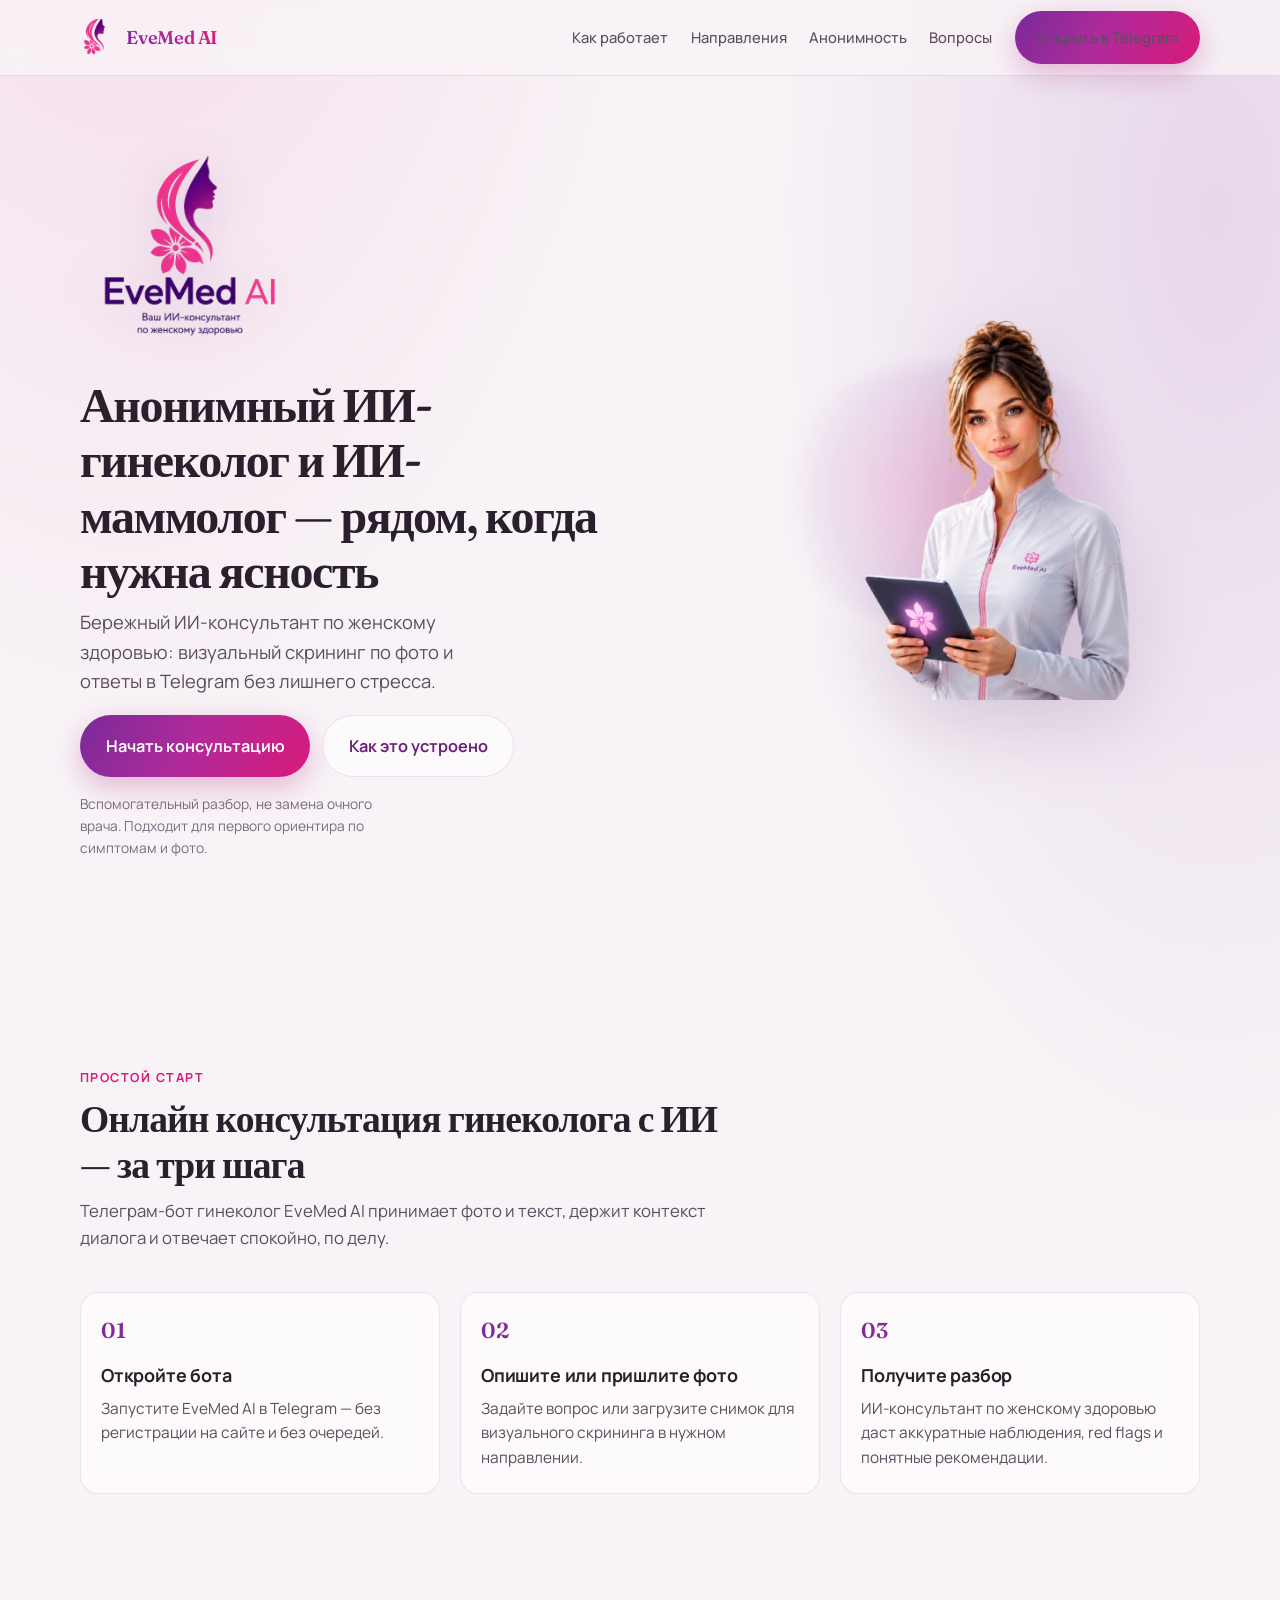
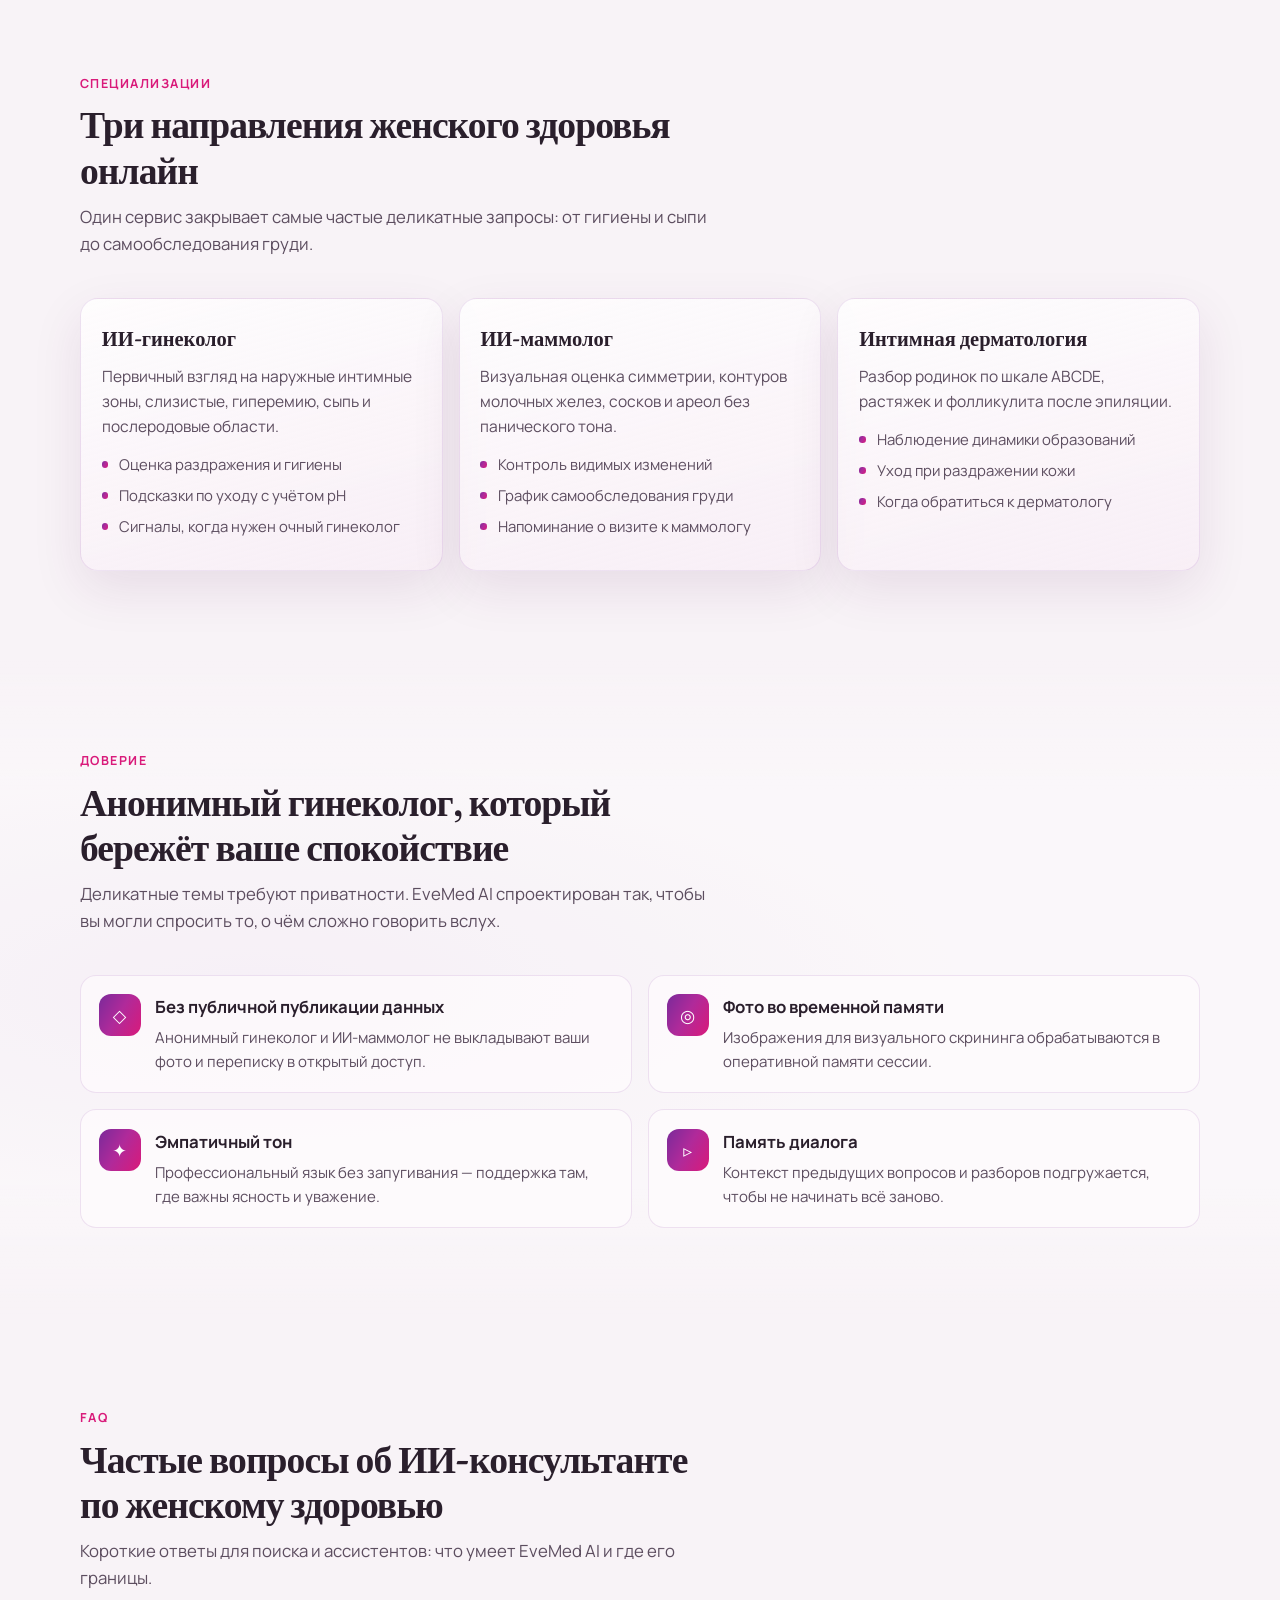
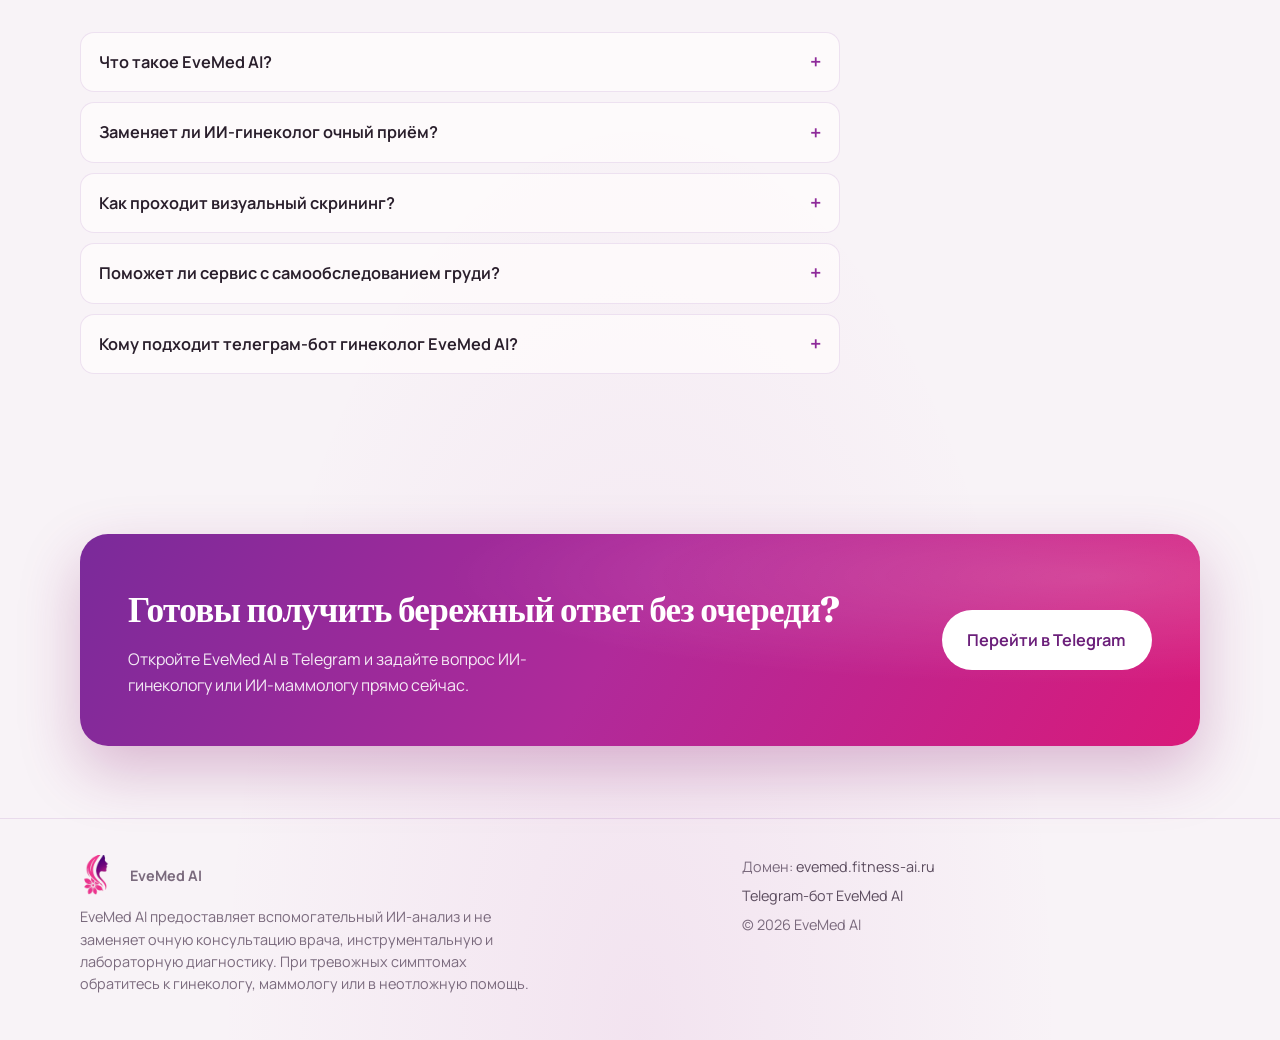
==== index.html @ a3bf37b2 "Deploy EveMed landing page" ====
<!DOCTYPE html>
<html lang="ru">
<head>
  <meta charset="UTF-8">
  <meta name="viewport" content="width=device-width, initial-scale=1">
  <title>EveMed AI — анонимный ИИ-гинеколог и ИИ-маммолог в Telegram</title>
  <meta name="description" content="EveMed AI — анонимный ИИ-консультант по женскому здоровью: ИИ-гинеколог, ИИ-маммолог и интимная дерматология. Визуальный скрининг по фото и текстовые консультации в Telegram без публикации личных данных.">
  <meta name="keywords" content="EveMed AI, ИИ гинеколог, ИИ маммолог, анонимный гинеколог, онлайн консультация гинеколога, ИИ консультант по женскому здоровью, визуальный скрининг, телеграм бот гинеколог, самообследование груди, интимная дерматология, женское здоровье онлайн">
  <meta name="author" content="EveMed AI">
  <meta name="robots" content="index, follow, max-image-preview:large, max-snippet:-1">
  <meta name="theme-color" content="#9B2D8E">
  <meta name="geo.region" content="RU">
  <meta name="geo.placename" content="Russia">
  <meta name="language" content="Russian">
  <link rel="canonical" href="https://evemed.fitness-ai.ru/">

  <meta property="og:type" content="website">
  <meta property="og:locale" content="ru_RU">
  <meta property="og:site_name" content="EveMed AI">
  <meta property="og:url" content="https://evemed.fitness-ai.ru/">
  <meta property="og:title" content="EveMed AI — анонимный ИИ-гинеколог и ИИ-маммолог">
  <meta property="og:description" content="Анонимный ИИ-консультант по женскому здоровью в Telegram: визуальный скрининг и бережные консультации по гинекологии, маммологии и интимной дерматологии.">
  <meta property="og:image" content="https://evemed.fitness-ai.ru/images/logo.png">
  <meta property="og:image:alt" content="Логотип EveMed AI — ИИ-консультант по женскому здоровью">

  <meta name="twitter:card" content="summary_large_image">
  <meta name="twitter:title" content="EveMed AI — анонимный ИИ-гинеколог и ИИ-маммолог">
  <meta name="twitter:description" content="Визуальный скрининг и анонимные консультации по женскому здоровью в Telegram.">
  <meta name="twitter:image" content="https://evemed.fitness-ai.ru/images/logo.png">

  <link rel="icon" type="image/x-icon" href="/favicon.ico">
  <link rel="icon" type="image/png" sizes="16x16" href="/favicon-16x16.png">
  <link rel="icon" type="image/png" sizes="32x32" href="/favicon-32x32.png">
  <link rel="icon" type="image/png" sizes="48x48" href="/favicon-48x48.png">
  <link rel="icon" type="image/png" sizes="64x64" href="/favicon-64x64.png">
  <link rel="icon" type="image/png" sizes="128x128" href="/favicon-128x128.png">
  <link rel="icon" type="image/png" sizes="256x256" href="/favicon-256x256.png">
  <link rel="icon" type="image/svg+xml" href="/favicon.svg">
  <link rel="apple-touch-icon" sizes="192x192" href="/android-chrome-192x192.png">
  <link rel="manifest" href="/site.webmanifest">

  <link rel="preconnect" href="https://fonts.googleapis.com">
  <link rel="preconnect" href="https://fonts.gstatic.com" crossorigin>
  <link href="https://fonts.googleapis.com/css2?family=Fraunces:opsz,wght@9..144,500;9..144,600&family=Manrope:wght@400;500;600;700&display=swap" rel="stylesheet">
  <link rel="stylesheet" href="/css/styles.css">
  <link rel="preconnect" href="https://mc.yandex.ru">

  <!-- Yandex.Metrika counter -->
  <script type="text/javascript">
    (function(m,e,t,r,i,k,a){
        m[i]=m[i]||function(){(m[i].a=m[i].a||[]).push(arguments)};
        m[i].l=1*new Date();
        for (var j = 0; j < document.scripts.length; j++) {if (document.scripts[j].src === r) { return; }}
        k=e.createElement(t),a=e.getElementsByTagName(t)[0],k.async=1,k.src=r,a.parentNode.insertBefore(k,a)
    })(window, document,'script','https://mc.yandex.ru/metrika/tag.js?id=111509515', 'ym');

    ym(111509515, 'init', {ssr:true, webvisor:true, clickmap:true, ecommerce:"dataLayer", referrer: document.referrer, url: location.href, accurateTrackBounce:true, trackLinks:true});
  </script>
  <noscript><div><img src="https://mc.yandex.ru/watch/111509515" style="position:absolute; left:-9999px;" alt="" /></div></noscript>
  <!-- /Yandex.Metrika counter -->

  <script type="application/ld+json">
  {
    "@context": "https://schema.org",
    "@graph": [
      {
        "@type": "Organization",
        "@id": "https://evemed.fitness-ai.ru/#organization",
        "name": "EveMed AI",
        "url": "https://evemed.fitness-ai.ru/",
        "logo": "https://evemed.fitness-ai.ru/images/logo.png",
        "description": "Анонимный ИИ-консультант по женскому здоровью: ИИ-гинеколог, ИИ-маммолог и интимная дерматология в Telegram.",
        "areaServed": "RU",
        "inLanguage": "ru"
      },
      {
        "@type": "WebSite",
        "@id": "https://evemed.fitness-ai.ru/#website",
        "url": "https://evemed.fitness-ai.ru/",
        "name": "EveMed AI",
        "publisher": { "@id": "https://evemed.fitness-ai.ru/#organization" },
        "inLanguage": "ru-RU"
      },
      {
        "@type": "SoftwareApplication",
        "@id": "https://evemed.fitness-ai.ru/#app",
        "name": "EveMed AI",
        "applicationCategory": "HealthApplication",
        "operatingSystem": "Telegram",
        "offers": {
          "@type": "Offer",
          "price": "0",
          "priceCurrency": "RUB"
        },
        "description": "Telegram-бот для анонимного визуального скрининга и консультаций по женскому здоровью: гинекология, маммология, интимная дерматология.",
        "url": "https://t.me/EveMedAI_bot",
        "image": "https://evemed.fitness-ai.ru/images/girl.png",
        "inLanguage": "ru"
      },
      {
        "@type": "FAQPage",
        "@id": "https://evemed.fitness-ai.ru/#faq",
        "mainEntity": [
          {
            "@type": "Question",
            "name": "Что такое EveMed AI?",
            "acceptedAnswer": {
              "@type": "Answer",
              "text": "EveMed AI — анонимный ИИ-консультант по женскому здоровью в Telegram. Это ИИ-гинеколог и ИИ-маммолог с поддержкой интимной дерматологии: визуальный скрининг по фото и текстовые консультации."
            }
          },
          {
            "@type": "Question",
            "name": "Заменяет ли ИИ-гинеколог очный приём врача?",
            "acceptedAnswer": {
              "@type": "Answer",
              "text": "Нет. EveMed AI даёт вспомогательный визуальный и информационный разбор. Он не заменяет очный приём гинеколога или маммолога, УЗИ, маммографию, анализы и лабораторную диагностику."
            }
          },
          {
            "@type": "Question",
            "name": "Насколько анонимна онлайн консультация гинеколога в EveMed AI?",
            "acceptedAnswer": {
              "@type": "Answer",
              "text": "Фото обрабатываются во временной оперативной памяти, без публичной публикации персональных данных. Сервис создан для деликатных вопросов женского здоровья, когда важна конфиденциальность."
            }
          },
          {
            "@type": "Question",
            "name": "Какие темы закрывает визуальный скрининг?",
            "acceptedAnswer": {
              "@type": "Answer",
              "text": "Гинекология (наружные интимные зоны, слизистые, гигиена), маммология (симметрия, контуры, самообследование груди) и интимная дерматология (родинки по ABCDE, растяжки, раздражения после эпиляции)."
            }
          }
        ]
      }
    ]
  }
  </script>
</head>
<body>
  <a class="skip-link" href="#main">Перейти к содержимому</a>

  <header class="site-header">
    <div class="container header-inner">
      <a class="brand-lockup" href="/" aria-label="EveMed AI — на главную">
        <img src="/android-chrome-192x192.png" width="40" height="40" alt="">
        <span class="brand-name">EveMed AI</span>
      </a>
      <nav class="nav" aria-label="Основная навигация">
        <a href="#how">Как работает</a>
        <a href="#directions">Направления</a>
        <a href="#privacy">Анонимность</a>
        <a href="#faq">Вопросы</a>
        <a class="btn btn-primary" href="https://t.me/EveMedAI_bot" rel="noopener noreferrer" target="_blank">Открыть в Telegram</a>
      </nav>
      <button class="menu-toggle" type="button" aria-expanded="false" aria-controls="mobile-nav" aria-label="Открыть меню">
        <span aria-hidden="true"></span>
      </button>
    </div>
    <div class="container mobile-nav" id="mobile-nav">
      <a href="#how">Как работает</a>
      <a href="#directions">Направления</a>
      <a href="#privacy">Анонимность</a>
      <a href="#faq">Вопросы</a>
      <a class="btn btn-primary" href="https://t.me/EveMedAI_bot" rel="noopener noreferrer" target="_blank">Открыть в Telegram</a>
    </div>
  </header>

  <main id="main">
    <section class="hero">
      <div class="container hero-grid">
        <div class="hero-copy">
          <img class="hero-brand" src="/images/logo.png" width="220" height="220" alt="EveMed AI — ваш ИИ-консультант по женскому здоровью">
          <h1>Анонимный ИИ-гинеколог и ИИ-маммолог — рядом, когда нужна ясность</h1>
          <p class="hero-lead">Бережный ИИ-консультант по женскому здоровью: визуальный скрининг по фото и ответы в Telegram без лишнего стресса.</p>
          <div class="hero-actions">
            <a class="btn btn-primary btn-lg" href="https://t.me/EveMedAI_bot" rel="noopener noreferrer" target="_blank">Начать консультацию</a>
            <a class="btn btn-ghost btn-lg" href="#how">Как это устроено</a>
          </div>
          <p class="hero-note">Вспомогательный разбор, не замена очного врача. Подходит для первого ориентира по симптомам и фото.</p>
        </div>
        <div class="hero-visual">
          <img src="/images/girl.png" width="500" height="620" alt="Персонаж EveMed AI — цифровой консультант по женскому здоровью с планшетом" fetchpriority="high">
        </div>
      </div>
    </section>

    <section class="section" id="how" aria-labelledby="how-title">
      <div class="container">
        <div class="section-head">
          <p class="eyebrow">Простой старт</p>
          <h2 id="how-title">Онлайн консультация гинеколога с ИИ — за три шага</h2>
          <p class="section-lead">Телеграм-бот гинеколог EveMed AI принимает фото и текст, держит контекст диалога и отвечает спокойно, по делу.</p>
        </div>
        <div class="steps">
          <article class="step">
            <h3>Откройте бота</h3>
            <p>Запустите EveMed AI в Telegram — без регистрации на сайте и без очередей.</p>
          </article>
          <article class="step">
            <h3>Опишите или пришлите фото</h3>
            <p>Задайте вопрос или загрузите снимок для визуального скрининга в нужном направлении.</p>
          </article>
          <article class="step">
            <h3>Получите разбор</h3>
            <p>ИИ-консультант по женскому здоровью даст аккуратные наблюдения, red flags и понятные рекомендации.</p>
          </article>
        </div>
      </div>
    </section>

    <section class="section" id="directions" aria-labelledby="dir-title">
      <div class="container">
        <div class="section-head">
          <p class="eyebrow">Специализации</p>
          <h2 id="dir-title">Три направления женского здоровья онлайн</h2>
          <p class="section-lead">Один сервис закрывает самые частые деликатные запросы: от гигиены и сыпи до самообследования груди.</p>
        </div>
        <div class="directions">
          <article class="direction">
            <h3>ИИ-гинеколог</h3>
            <p>Первичный взгляд на наружные интимные зоны, слизистые, гиперемию, сыпь и послеродовые области.</p>
            <ul>
              <li>Оценка раздражения и гигиены</li>
              <li>Подсказки по уходу с учётом pH</li>
              <li>Сигналы, когда нужен очный гинеколог</li>
            </ul>
          </article>
          <article class="direction">
            <h3>ИИ-маммолог</h3>
            <p>Визуальная оценка симметрии, контуров молочных желез, сосков и ареол без панического тона.</p>
            <ul>
              <li>Контроль видимых изменений</li>
              <li>График самообследования груди</li>
              <li>Напоминание о визите к маммологу</li>
            </ul>
          </article>
          <article class="direction">
            <h3>Интимная дерматология</h3>
            <p>Разбор родинок по шкале ABCDE, растяжек и фолликулита после эпиляции.</p>
            <ul>
              <li>Наблюдение динамики образований</li>
              <li>Уход при раздражении кожи</li>
              <li>Когда обратиться к дерматологу</li>
            </ul>
          </article>
        </div>
      </div>
    </section>

    <section class="section trust" id="privacy" aria-labelledby="privacy-title">
      <div class="container">
        <div class="section-head">
          <p class="eyebrow">Доверие</p>
          <h2 id="privacy-title">Анонимный гинеколог, который бережёт ваше спокойствие</h2>
          <p class="section-lead">Деликатные темы требуют приватности. EveMed AI спроектирован так, чтобы вы могли спросить то, о чём сложно говорить вслух.</p>
        </div>
        <div class="trust-grid">
          <article class="trust-item">
            <div class="trust-icon" aria-hidden="true">◇</div>
            <div>
              <h3>Без публичной публикации данных</h3>
              <p>Анонимный гинеколог и ИИ-маммолог не выкладывают ваши фото и переписку в открытый доступ.</p>
            </div>
          </article>
          <article class="trust-item">
            <div class="trust-icon" aria-hidden="true">◎</div>
            <div>
              <h3>Фото во временной памяти</h3>
              <p>Изображения для визуального скрининга обрабатываются в оперативной памяти сессии.</p>
            </div>
          </article>
          <article class="trust-item">
            <div class="trust-icon" aria-hidden="true">✦</div>
            <div>
              <h3>Эмпатичный тон</h3>
              <p>Профессиональный язык без запугивания — поддержка там, где важны ясность и уважение.</p>
            </div>
          </article>
          <article class="trust-item">
            <div class="trust-icon" aria-hidden="true">▹</div>
            <div>
              <h3>Память диалога</h3>
              <p>Контекст предыдущих вопросов и разборов подгружается, чтобы не начинать всё заново.</p>
            </div>
          </article>
        </div>
      </div>
    </section>

    <section class="section" id="faq" aria-labelledby="faq-title">
      <div class="container">
        <div class="section-head">
          <p class="eyebrow">FAQ</p>
          <h2 id="faq-title">Частые вопросы об ИИ-консультанте по женскому здоровью</h2>
          <p class="section-lead">Короткие ответы для поиска и ассистентов: что умеет EveMed AI и где его границы.</p>
        </div>
        <div class="faq-list">
          <details class="faq-item">
            <summary>Что такое EveMed AI?</summary>
            <p>EveMed AI — анонимный ИИ-консультант по женскому здоровью в Telegram. Сервис совмещает роли ИИ-гинеколога и ИИ-маммолога, а также помогает с вопросами интимной дерматологии через визуальный скрининг и текст.</p>
          </details>
          <details class="faq-item">
            <summary>Заменяет ли ИИ-гинеколог очный приём?</summary>
            <p>Нет. Это вспомогательный информационный и визуальный разбор. Онлайн консультация гинеколога с ИИ не отменяет очный осмотр, УЗИ, маммографию, мазки и другие исследования.</p>
          </details>
          <details class="faq-item">
            <summary>Как проходит визуальный скрининг?</summary>
            <p>Вы выбираете направление, присылаете фото и при необходимости комментарий. Бот анализирует изображение и отвечает с учётом red flags — когда лучше ускорить визит к врачу.</p>
          </details>
          <details class="faq-item">
            <summary>Поможет ли сервис с самообследованием груди?</summary>
            <p>Да. ИИ-маммолог напоминает правила и календарный график самообследования груди, помогает сориентироваться по визуальным признакам и подсказывает, когда самообследование груди стоит дополнить очным визитом к маммологу.</p>
          </details>
          <details class="faq-item">
            <summary>Кому подходит телеграм-бот гинеколог EveMed AI?</summary>
            <p>Тем, кому нужен спокойный первый ориентир по женскому здоровью онлайн: симптомы, гигиена, изменения кожи, вопросы перед визитом к специалисту — в анонимном формате.</p>
          </details>
        </div>
      </div>
    </section>

    <section class="cta-band" aria-labelledby="cta-title">
      <div class="container">
        <div class="cta-panel">
          <div>
            <h2 id="cta-title">Готовы получить бережный ответ без очереди?</h2>
            <p>Откройте EveMed AI в Telegram и задайте вопрос ИИ-гинекологу или ИИ-маммологу прямо сейчас.</p>
          </div>
          <a class="btn btn-primary btn-lg" href="https://t.me/EveMedAI_bot" rel="noopener noreferrer" target="_blank">Перейти в Telegram</a>
        </div>
      </div>
    </section>
  </main>

  <footer class="site-footer">
    <div class="container footer-grid">
      <div>
        <div class="footer-brand">
          <img src="/android-chrome-192x192.png" width="36" height="36" alt="">
          <strong>EveMed AI</strong>
        </div>
        <p class="disclaimer">
          <span class="sr-only">Медицинский дисклеймер.</span>
          EveMed AI предоставляет вспомогательный ИИ-анализ и не заменяет очную консультацию врача, инструментальную и лабораторную диагностику. При тревожных симптомах обратитесь к гинекологу, маммологу или в неотложную помощь.
        </p>
      </div>
      <div class="footer-meta">
        <span>Домен: <a href="https://evemed.fitness-ai.ru/">evemed.fitness-ai.ru</a></span>
        <a href="https://t.me/EveMedAI_bot" rel="noopener noreferrer" target="_blank">Telegram-бот EveMed AI</a>
        <span>© <span id="year">2026</span> EveMed AI</span>
      </div>
    </div>
  </footer>

  <script src="/js/main.js" defer></script>
  <script>
    document.getElementById("year").textContent = String(new Date().getFullYear());
  </script>
</body>
</html>
---- css/styles.css ----
/* EveMed AI — landing */
:root {
  --bg: #f8f3f7;
  --bg-deep: #efe6ef;
  --surface: rgba(255, 252, 253, 0.72);
  --ink: #2a1f2c;
  --ink-soft: #5c4d5f;
  --muted: #7a6a7d;
  --line: rgba(122, 42, 154, 0.12);
  --brand: #8e2a9a;
  --brand-deep: #6b1f7a;
  --accent: #d91a7a;
  --grad: linear-gradient(120deg, #7a2a9a 0%, #b02a9a 48%, #d91a7a 100%);
  --shadow: 0 18px 50px rgba(90, 30, 90, 0.1);
  --radius: 18px;
  --max: 1120px;
  --font-display: "Fraunces", "Times New Roman", serif;
  --font-body: "Manrope", system-ui, sans-serif;
  --ease: cubic-bezier(0.22, 1, 0.36, 1);
}

*,
*::before,
*::after {
  box-sizing: border-box;
}

html {
  scroll-behavior: smooth;
}

@media (prefers-reduced-motion: reduce) {
  html {
    scroll-behavior: auto;
  }

  *,
  *::before,
  *::after {
    animation: none !important;
    transition: none !important;
  }
}

body {
  margin: 0;
  font-family: var(--font-body);
  color: var(--ink);
  background:
    radial-gradient(ellipse 80% 50% at 10% -10%, rgba(217, 26, 122, 0.12), transparent 55%),
    radial-gradient(ellipse 70% 45% at 95% 5%, rgba(122, 42, 154, 0.14), transparent 50%),
    radial-gradient(ellipse 60% 40% at 50% 100%, rgba(176, 42, 154, 0.08), transparent 55%),
    var(--bg);
  line-height: 1.6;
  -webkit-font-smoothing: antialiased;
  text-rendering: optimizeLegibility;
}

img {
  max-width: 100%;
  height: auto;
  display: block;
}

a {
  color: var(--brand);
  text-decoration-thickness: 1px;
  text-underline-offset: 0.2em;
}

a:hover {
  color: var(--accent);
}

.skip-link {
  position: absolute;
  left: -9999px;
  top: 0;
  background: var(--ink);
  color: #fff;
  padding: 0.75rem 1rem;
  z-index: 100;
}

.skip-link:focus {
  left: 1rem;
  top: 1rem;
}

.container {
  width: min(100% - 2rem, var(--max));
  margin-inline: auto;
}

/* Header */
.site-header {
  position: sticky;
  top: 0;
  z-index: 50;
  backdrop-filter: blur(14px);
  background: rgba(248, 243, 247, 0.82);
  border-bottom: 1px solid var(--line);
}

.header-inner {
  display: flex;
  align-items: center;
  justify-content: space-between;
  gap: 1rem;
  padding: 0.7rem 0;
}

.brand-lockup {
  display: flex;
  align-items: center;
  gap: 0.65rem;
  text-decoration: none;
  color: inherit;
}

.brand-lockup img {
  width: 36px;
  height: 36px;
  border-radius: 8px;
}

.brand-name {
  font-family: var(--font-display);
  font-weight: 600;
  font-size: 1.15rem;
  letter-spacing: -0.02em;
  background: var(--grad);
  -webkit-background-clip: text;
  background-clip: text;
  color: transparent;
}

.nav {
  display: none;
  gap: 1.4rem;
  align-items: center;
}

.nav a {
  color: var(--ink-soft);
  text-decoration: none;
  font-size: 0.92rem;
  font-weight: 500;
}

.nav a:hover {
  color: var(--brand);
}

.menu-toggle {
  display: inline-flex;
  align-items: center;
  justify-content: center;
  width: 44px;
  height: 44px;
  border: 1px solid var(--line);
  border-radius: 12px;
  background: var(--surface);
  cursor: pointer;
}

.menu-toggle span {
  display: block;
  width: 18px;
  height: 2px;
  background: var(--ink);
  position: relative;
}

.menu-toggle span::before,
.menu-toggle span::after {
  content: "";
  position: absolute;
  left: 0;
  width: 18px;
  height: 2px;
  background: var(--ink);
}

.menu-toggle span::before {
  top: -6px;
}

.menu-toggle span::after {
  top: 6px;
}

.mobile-nav {
  display: none;
  flex-direction: column;
  gap: 0.85rem;
  padding: 0 0 1rem;
}

.mobile-nav.is-open {
  display: flex;
}

.mobile-nav a {
  text-decoration: none;
  color: var(--ink-soft);
  font-weight: 500;
  padding: 0.35rem 0;
}

@media (min-width: 860px) {
  .nav {
    display: flex;
  }

  .menu-toggle {
    display: none;
  }

  .mobile-nav {
    display: none !important;
  }
}

/* Buttons */
.btn {
  display: inline-flex;
  align-items: center;
  justify-content: center;
  gap: 0.45rem;
  padding: 0.9rem 1.35rem;
  border-radius: 999px;
  border: none;
  font-family: inherit;
  font-weight: 650;
  font-size: 0.98rem;
  text-decoration: none;
  cursor: pointer;
  transition: transform 0.25s var(--ease), box-shadow 0.25s var(--ease), opacity 0.25s;
}

.btn:hover {
  transform: translateY(-1px);
}

.btn:active {
  transform: translateY(0);
}

.btn-primary {
  color: #fff;
  background: var(--grad);
  box-shadow: 0 10px 28px rgba(170, 30, 120, 0.28);
}

.btn-primary:hover {
  color: #fff;
  box-shadow: 0 14px 34px rgba(170, 30, 120, 0.36);
}

.btn-ghost {
  color: var(--brand-deep);
  background: rgba(255, 255, 255, 0.55);
  border: 1px solid var(--line);
}

.btn-ghost:hover {
  color: var(--brand);
}

.btn-lg {
  padding: 1.05rem 1.6rem;
  font-size: 1.02rem;
}

/* Hero */
.hero {
  position: relative;
  overflow: clip;
  padding: clamp(1.1rem, 3vw, 2.2rem) 0 clamp(2.5rem, 6vw, 4.5rem);
  min-height: min(100svh, 900px);
  display: grid;
  align-items: center;
}

.hero-grid {
  display: grid;
  gap: 0.75rem;
  align-items: end;
}

.hero-copy {
  max-width: 34rem;
  position: relative;
  z-index: 2;
}

.hero-brand {
  width: min(158px, 42vw);
  margin-bottom: 0.85rem;
  filter: drop-shadow(0 8px 24px rgba(120, 40, 140, 0.18));
  animation: rise 0.8s var(--ease) both;
}

@media (min-width: 900px) {
  .hero-brand {
    width: min(220px, 24vw);
    margin-bottom: 1.1rem;
  }
}

.hero h1 {
  margin: 0 0 0.65rem;
  font-family: var(--font-display);
  font-weight: 550;
  font-size: clamp(1.55rem, 4.6vw, 3rem);
  line-height: 1.15;
  letter-spacing: -0.03em;
  color: var(--ink);
  animation: rise 0.8s var(--ease) 0.08s both;
}

.hero-lead {
  margin: 0 0 1.15rem;
  font-size: clamp(0.98rem, 2.1vw, 1.15rem);
  color: var(--ink-soft);
  max-width: 34ch;
  animation: rise 0.8s var(--ease) 0.16s both;
}

.hero-actions {
  display: flex;
  flex-wrap: wrap;
  gap: 0.75rem;
  margin-bottom: 1rem;
  animation: rise 0.8s var(--ease) 0.24s both;
}

.hero-note {
  margin: 0;
  font-size: 0.86rem;
  color: var(--muted);
  max-width: 40ch;
  animation: rise 0.8s var(--ease) 0.3s both;
}

.hero-visual {
  position: relative;
  justify-self: center;
  width: min(280px, 72vw);
  margin-top: 0.25rem;
  animation: rise 0.9s var(--ease) 0.12s both;
}

.hero-visual::before {
  content: "";
  position: absolute;
  inset: 12% 8% auto;
  height: 70%;
  border-radius: 50%;
  background: radial-gradient(circle, rgba(217, 26, 122, 0.22), rgba(122, 42, 154, 0.08) 55%, transparent 72%);
  filter: blur(8px);
  z-index: 0;
}

.hero-visual img {
  position: relative;
  z-index: 1;
  width: 100%;
  filter: drop-shadow(0 24px 40px rgba(80, 30, 90, 0.18));
}

@media (min-width: 900px) {
  .hero-grid {
    grid-template-columns: 1.05fr 0.95fr;
    align-items: center;
    gap: 2rem;
  }

  .hero-visual {
    width: min(480px, 44vw);
    justify-self: end;
    margin-top: 0;
  }

  .hero-copy {
    padding-bottom: 1rem;
  }
}

@keyframes rise {
  from {
    opacity: 0;
    transform: translateY(14px);
  }
  to {
    opacity: 1;
    transform: translateY(0);
  }
}

/* Sections */
.section {
  padding: clamp(3.5rem, 8vw, 5.5rem) 0;
}

.section-head {
  max-width: 40rem;
  margin-bottom: clamp(1.75rem, 4vw, 2.5rem);
}

.eyebrow {
  display: inline-block;
  margin: 0 0 0.55rem;
  font-size: 0.78rem;
  font-weight: 700;
  letter-spacing: 0.12em;
  text-transform: uppercase;
  color: var(--accent);
}

.section h2 {
  margin: 0 0 0.7rem;
  font-family: var(--font-display);
  font-weight: 550;
  font-size: clamp(1.65rem, 3.6vw, 2.35rem);
  letter-spacing: -0.025em;
  line-height: 1.2;
}

.section-lead {
  margin: 0;
  color: var(--ink-soft);
  font-size: 1.05rem;
}

/* How */
.steps {
  display: grid;
  gap: 1rem;
  counter-reset: step;
}

@media (min-width: 760px) {
  .steps {
    grid-template-columns: repeat(3, 1fr);
    gap: 1.25rem;
  }
}

.step {
  padding: 1.35rem 1.25rem 1.4rem;
  border-radius: var(--radius);
  background: var(--surface);
  border: 1px solid var(--line);
  backdrop-filter: blur(8px);
}

.step::before {
  counter-increment: step;
  content: "0" counter(step);
  display: block;
  margin-bottom: 0.75rem;
  font-family: var(--font-display);
  font-size: 1.35rem;
  font-weight: 600;
  background: var(--grad);
  -webkit-background-clip: text;
  background-clip: text;
  color: transparent;
}

.step h3 {
  margin: 0 0 0.45rem;
  font-size: 1.12rem;
  letter-spacing: -0.01em;
}

.step p {
  margin: 0;
  color: var(--ink-soft);
  font-size: 0.96rem;
}

/* Directions */
.directions {
  display: grid;
  gap: 1rem;
}

@media (min-width: 800px) {
  .directions {
    grid-template-columns: repeat(3, 1fr);
  }
}

.direction {
  padding: 1.5rem 1.3rem;
  border-radius: var(--radius);
  background: linear-gradient(165deg, rgba(255, 255, 255, 0.78), rgba(248, 235, 245, 0.55));
  border: 1px solid var(--line);
  box-shadow: var(--shadow);
}

.direction h3 {
  margin: 0 0 0.55rem;
  font-family: var(--font-display);
  font-size: 1.28rem;
  font-weight: 550;
}

.direction p {
  margin: 0;
  color: var(--ink-soft);
  font-size: 0.97rem;
}

.direction ul {
  margin: 0.9rem 0 0;
  padding: 0;
  list-style: none;
}

.direction li {
  position: relative;
  padding-left: 1.1rem;
  margin-bottom: 0.45rem;
  color: var(--ink-soft);
  font-size: 0.93rem;
}

.direction li::before {
  content: "";
  position: absolute;
  left: 0;
  top: 0.55em;
  width: 0.4rem;
  height: 0.4rem;
  border-radius: 50%;
  background: var(--grad);
}

/* Trust */
.trust {
  background:
    linear-gradient(180deg, transparent, rgba(255, 255, 255, 0.35) 20%, rgba(255, 255, 255, 0.35) 80%, transparent),
    radial-gradient(ellipse at 20% 50%, rgba(122, 42, 154, 0.06), transparent 50%);
}

.trust-grid {
  display: grid;
  gap: 1rem;
}

@media (min-width: 720px) {
  .trust-grid {
    grid-template-columns: 1fr 1fr;
  }
}

.trust-item {
  display: grid;
  grid-template-columns: auto 1fr;
  gap: 0.9rem;
  padding: 1.15rem 1.1rem;
  border-radius: 16px;
  border: 1px solid var(--line);
  background: rgba(255, 252, 253, 0.65);
}

.trust-icon {
  width: 42px;
  height: 42px;
  border-radius: 12px;
  display: grid;
  place-items: center;
  background: var(--grad);
  color: #fff;
  font-size: 1.1rem;
  flex-shrink: 0;
}

.trust-item h3 {
  margin: 0 0 0.3rem;
  font-size: 1.05rem;
}

.trust-item p {
  margin: 0;
  color: var(--ink-soft);
  font-size: 0.94rem;
}

/* FAQ */
.faq-list {
  display: grid;
  gap: 0.65rem;
  max-width: 760px;
}

.faq-item {
  border: 1px solid var(--line);
  border-radius: 14px;
  background: rgba(255, 252, 253, 0.7);
  overflow: hidden;
}

.faq-item summary {
  list-style: none;
  cursor: pointer;
  padding: 1rem 1.15rem;
  font-weight: 650;
  font-size: 1.02rem;
  display: flex;
  justify-content: space-between;
  gap: 1rem;
  align-items: center;
}

.faq-item summary::-webkit-details-marker {
  display: none;
}

.faq-item summary::after {
  content: "+";
  font-size: 1.25rem;
  color: var(--brand);
  line-height: 1;
}

.faq-item[open] summary::after {
  content: "−";
}

.faq-item p {
  margin: 0;
  padding: 0 1.15rem 1.1rem;
  color: var(--ink-soft);
  font-size: 0.97rem;
}

/* CTA band */
.cta-band {
  padding: clamp(3rem, 7vw, 4.5rem) 0;
}

.cta-panel {
  position: relative;
  overflow: hidden;
  border-radius: 28px;
  padding: clamp(1.8rem, 5vw, 3rem);
  background:
    radial-gradient(ellipse at 90% 20%, rgba(255, 255, 255, 0.18), transparent 45%),
    var(--grad);
  color: #fff;
  box-shadow: 0 24px 60px rgba(140, 30, 110, 0.28);
  display: grid;
  gap: 1.25rem;
}

@media (min-width: 860px) {
  .cta-panel {
    grid-template-columns: 1.3fr auto;
    align-items: center;
  }
}

.cta-panel h2 {
  margin: 0 0 0.55rem;
  font-family: var(--font-display);
  font-size: clamp(1.55rem, 3.4vw, 2.2rem);
  letter-spacing: -0.02em;
  color: #fff;
}

.cta-panel p {
  margin: 0;
  max-width: 42ch;
  color: rgba(255, 255, 255, 0.9);
}

.cta-panel .btn-primary {
  background: #fff;
  color: var(--brand-deep);
  box-shadow: none;
}

.cta-panel .btn-primary:hover {
  color: var(--accent);
}

/* Footer */
.site-footer {
  border-top: 1px solid var(--line);
  padding: 2.25rem 0 2.75rem;
  color: var(--muted);
  font-size: 0.9rem;
}

.footer-grid {
  display: grid;
  gap: 1.25rem;
}

@media (min-width: 720px) {
  .footer-grid {
    grid-template-columns: 1.4fr 1fr;
    align-items: start;
  }
}

.footer-brand {
  display: flex;
  align-items: center;
  gap: 0.6rem;
  margin-bottom: 0.7rem;
}

.footer-brand img {
  width: 40px;
}

.disclaimer {
  margin: 0;
  max-width: 52ch;
  line-height: 1.55;
}

.footer-meta {
  display: grid;
  gap: 0.35rem;
}

.footer-meta a {
  color: var(--ink-soft);
  text-decoration: none;
}

.footer-meta a:hover {
  color: var(--brand);
}

.sr-only {
  position: absolute;
  width: 1px;
  height: 1px;
  padding: 0;
  margin: -1px;
  overflow: hidden;
  clip: rect(0, 0, 0, 0);
  white-space: nowrap;
  border: 0;
}
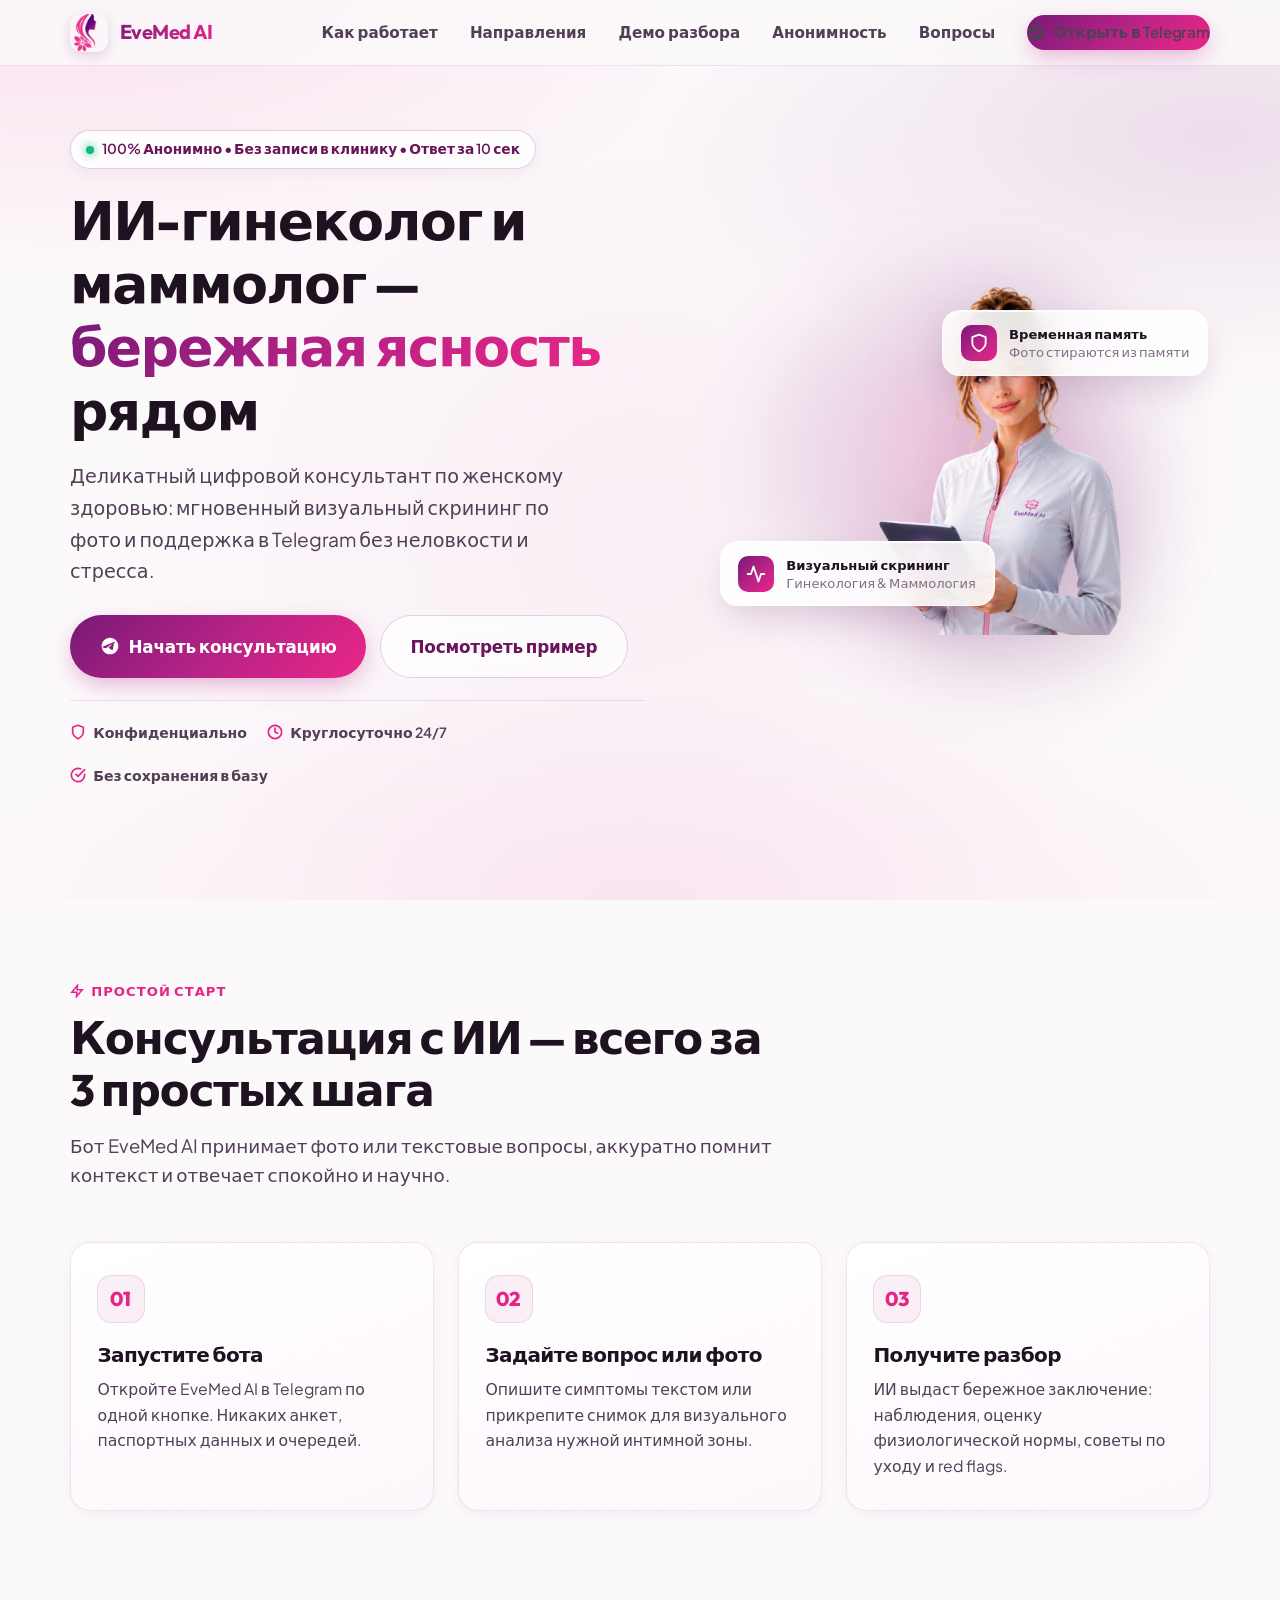
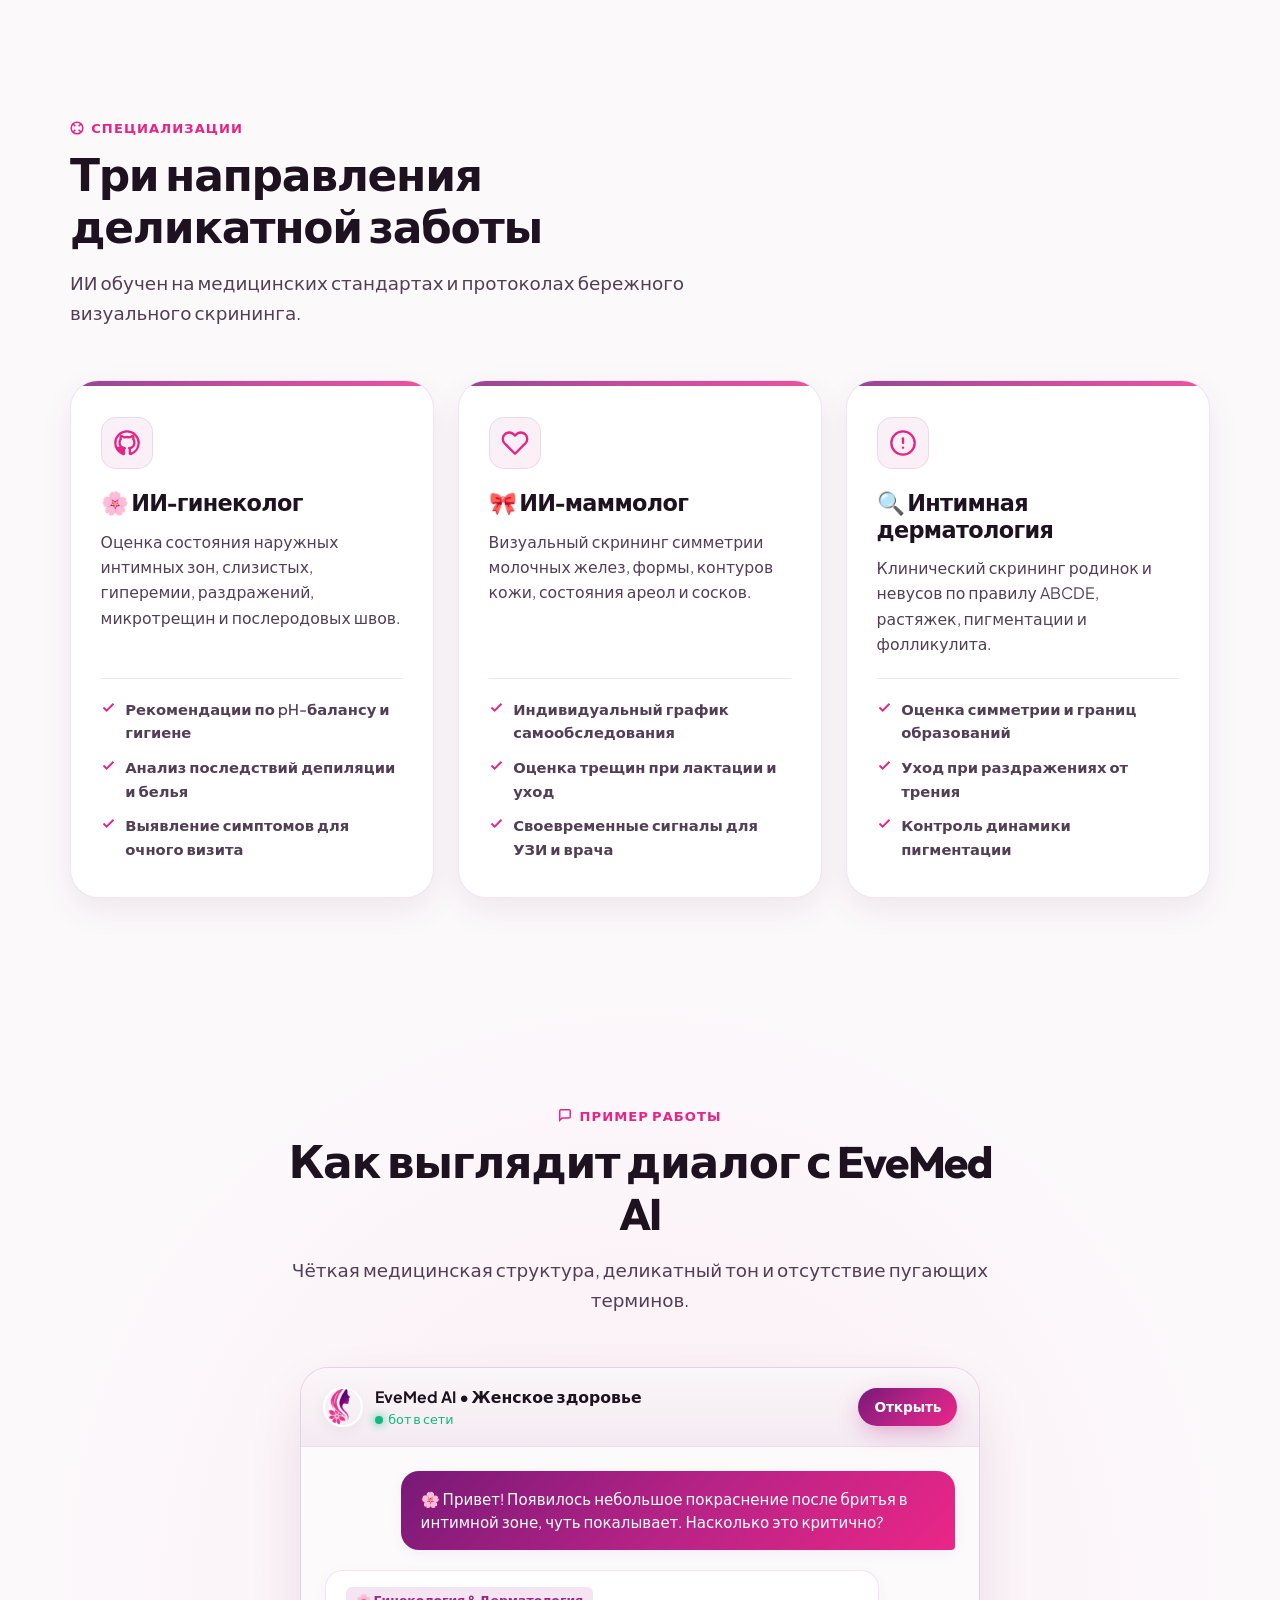
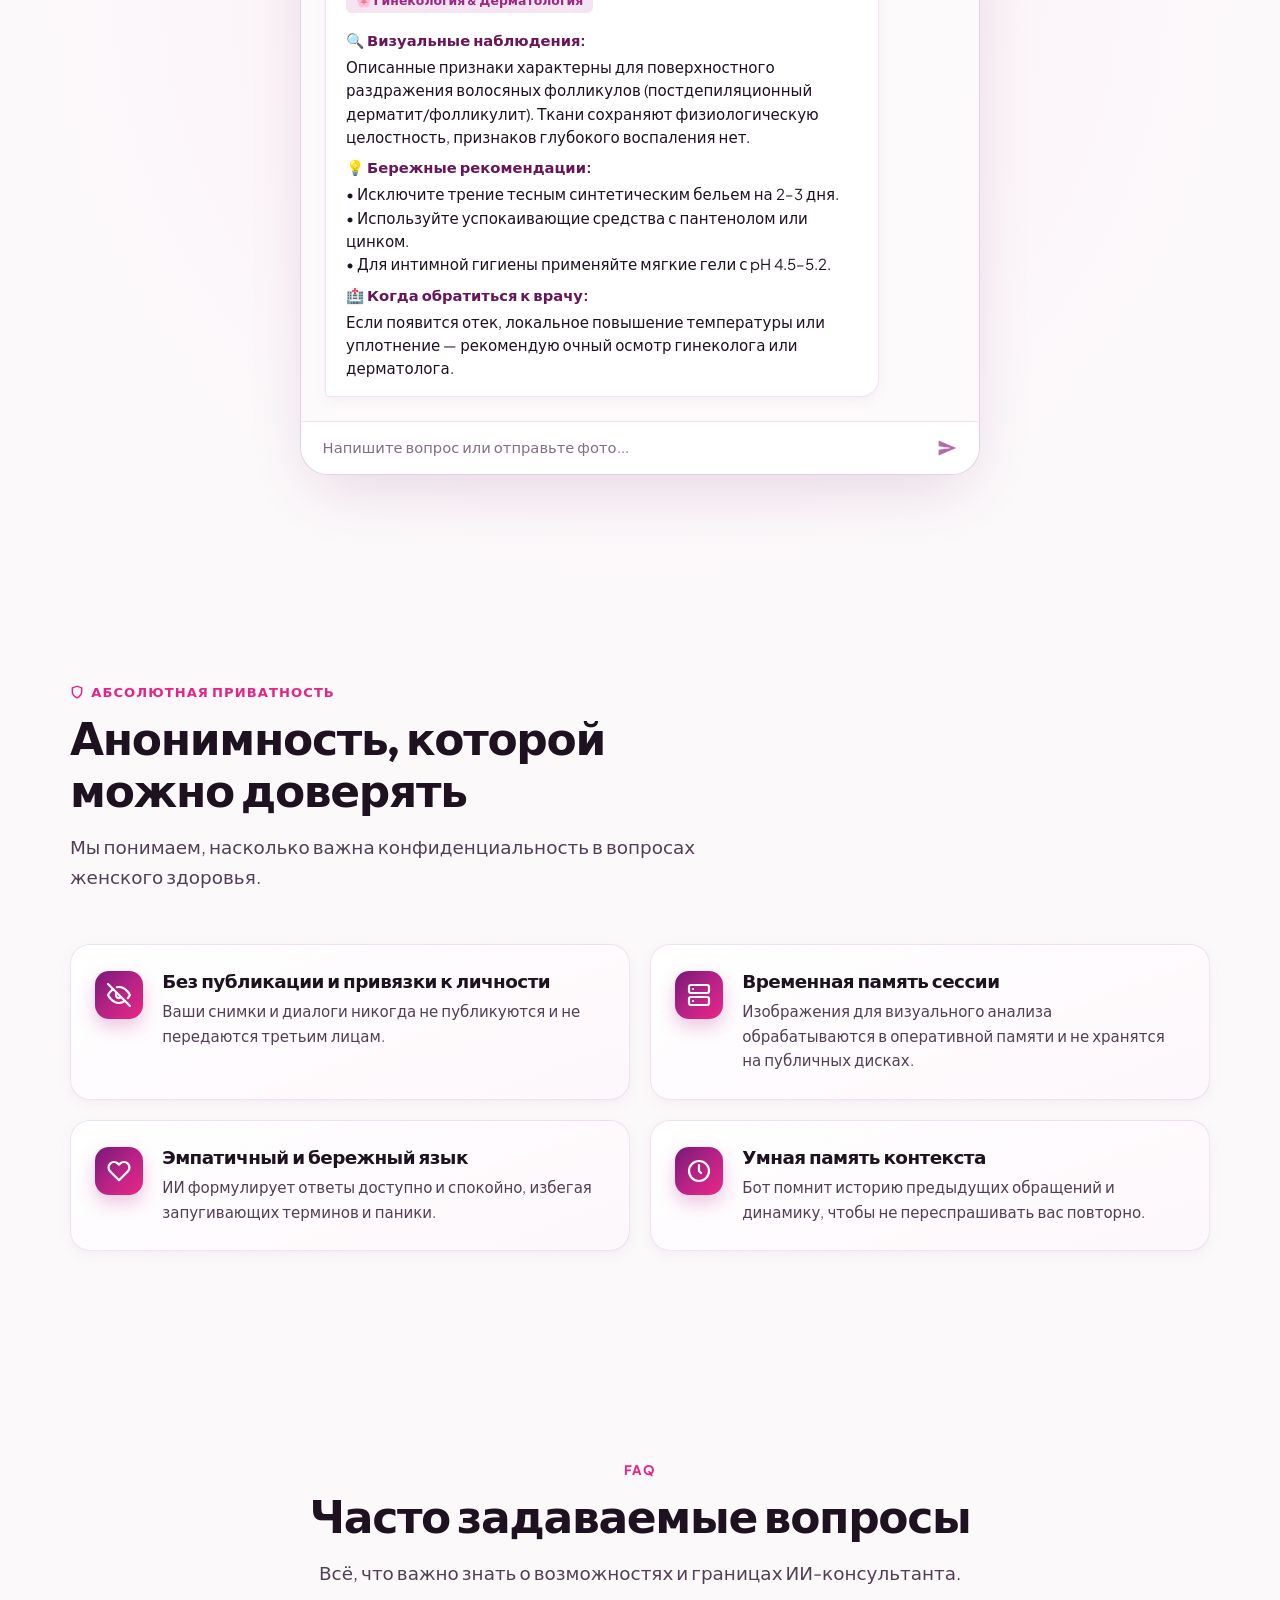
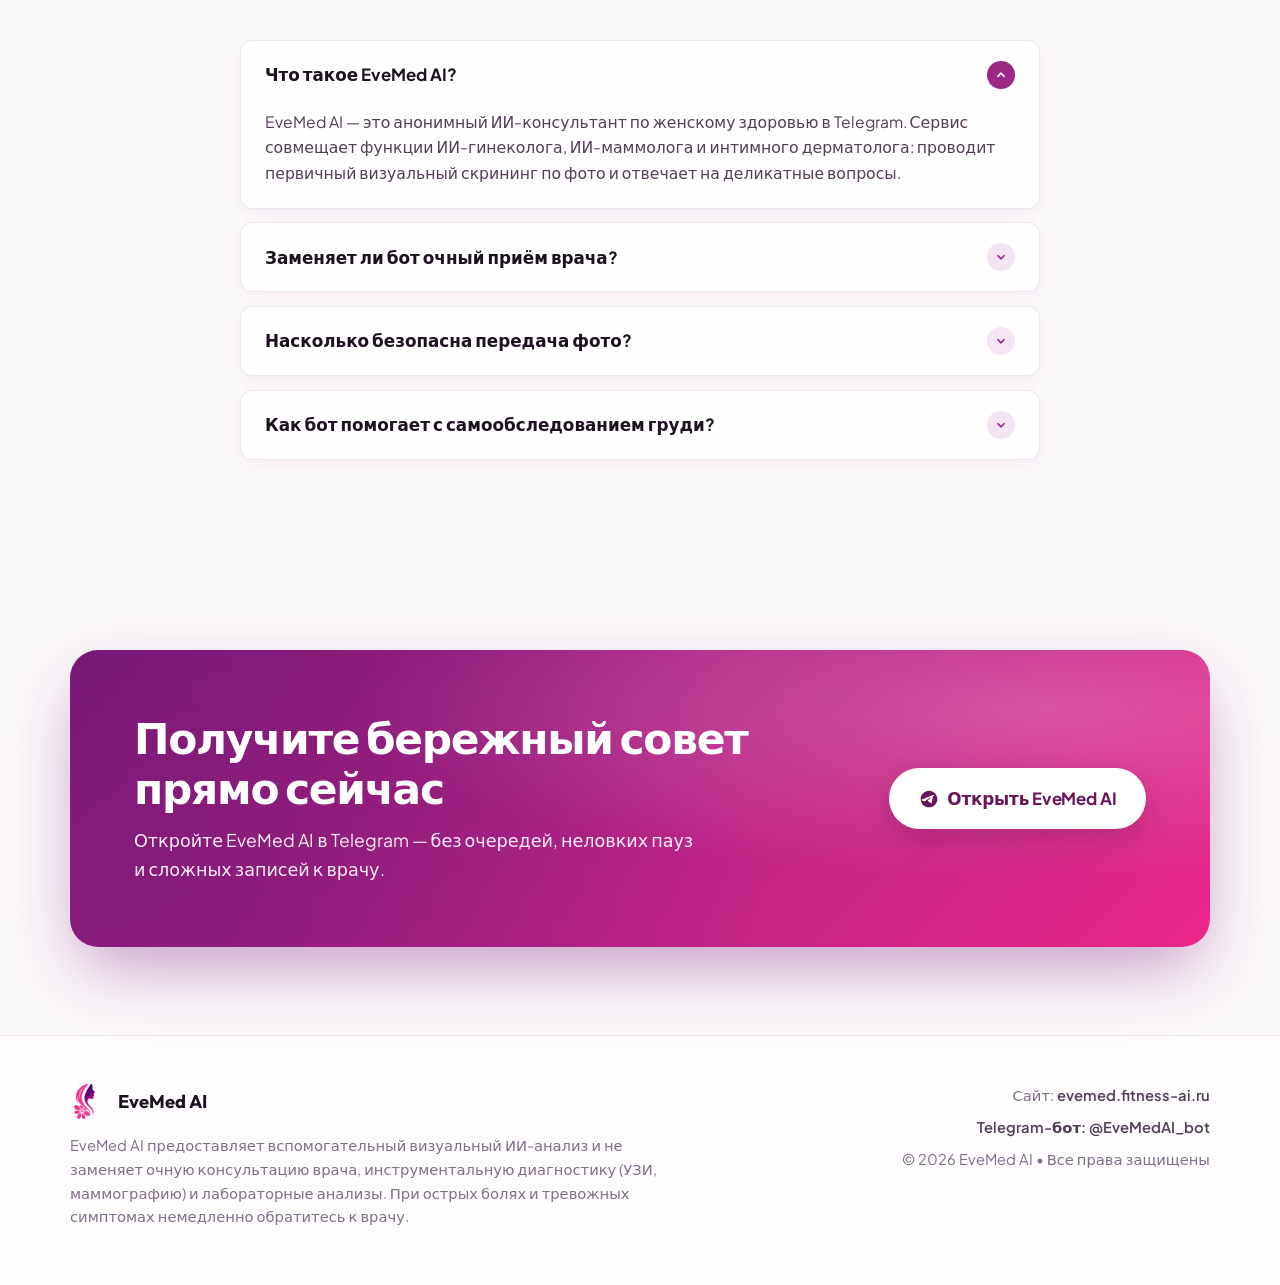
==== commit 38ab157e: "Redesign landing: Outfit typography, glassmorphism, live demo" ====
--- a/index.html
+++ b/index.html
@@ -8,7 +8,7 @@
   <meta name="keywords" content="EveMed AI, ИИ гинеколог, ИИ маммолог, анонимный гинеколог, онлайн консультация гинеколога, ИИ консультант по женскому здоровью, визуальный скрининг, телеграм бот гинеколог, самообследование груди, интимная дерматология, женское здоровье онлайн">
   <meta name="author" content="EveMed AI">
   <meta name="robots" content="index, follow, max-image-preview:large, max-snippet:-1">
-  <meta name="theme-color" content="#9B2D8E">
+  <meta name="theme-color" content="#9c2885">
   <meta name="geo.region" content="RU">
   <meta name="geo.placename" content="Russia">
   <meta name="language" content="Russian">
@@ -39,9 +39,10 @@
   <link rel="apple-touch-icon" sizes="192x192" href="/android-chrome-192x192.png">
   <link rel="manifest" href="/site.webmanifest">
 
+  <!-- Google Fonts: Outfit (modern display) & Plus Jakarta Sans (body) -->
   <link rel="preconnect" href="https://fonts.googleapis.com">
   <link rel="preconnect" href="https://fonts.gstatic.com" crossorigin>
-  <link href="https://fonts.googleapis.com/css2?family=Fraunces:opsz,wght@9..144,500;9..144,600&family=Manrope:wght@400;500;600;700&display=swap" rel="stylesheet">
+  <link href="https://fonts.googleapis.com/css2?family=Outfit:wght@500;600;700;800&family=Plus+Jakarta+Sans:wght@400;500;600;700&display=swap" rel="stylesheet">
   <link rel="stylesheet" href="/css/styles.css">
   <link rel="preconnect" href="https://mc.yandex.ru">
 
@@ -145,15 +146,19 @@
   <header class="site-header">
     <div class="container header-inner">
       <a class="brand-lockup" href="/" aria-label="EveMed AI — на главную">
-        <img src="/android-chrome-192x192.png" width="40" height="40" alt="">
+        <img class="brand-icon" src="/android-chrome-192x192.png" width="38" height="38" alt="EveMed AI">
         <span class="brand-name">EveMed AI</span>
       </a>
       <nav class="nav" aria-label="Основная навигация">
         <a href="#how">Как работает</a>
         <a href="#directions">Направления</a>
+        <a href="#demo">Демо разбора</a>
         <a href="#privacy">Анонимность</a>
         <a href="#faq">Вопросы</a>
-        <a class="btn btn-primary" href="https://t.me/EveMedAI_bot" rel="noopener noreferrer" target="_blank">Открыть в Telegram</a>
+        <a class="btn btn-primary" href="https://t.me/EveMedAI_bot" rel="noopener noreferrer" target="_blank">
+          <svg width="18" height="18" viewBox="0 0 24 24" fill="currentColor"><path d="M12 2C6.48 2 2 6.48 2 12s4.48 10 10 10 10-4.48 10-10S17.52 2 12 2zm4.64 6.8c-.15 1.58-.8 5.42-1.13 7.19-.14.75-.42 1-.68 1.03-.58.05-1.02-.38-1.58-.75-.88-.58-1.38-.94-2.23-1.5-.99-.65-.35-1.01.22-1.59.15-.15 2.71-2.48 2.76-2.69.01-.03.01-.14-.07-.19-.08-.05-.19-.02-.27 0-.12.03-1.99 1.27-5.62 3.72-.53.36-1.01.54-1.44.53-.47-.01-1.38-.27-2.06-.49-.83-.27-1.49-.42-1.43-.88.03-.24.37-.49 1.02-.75 3.99-1.74 6.66-2.89 8-3.45 3.82-1.6 4.62-1.87 5.14-1.88.11 0 .37.03.54.17.14.12.18.28.2.45-.02.07-.02.16-.03.28z"/></svg>
+          Открыть в Telegram
+        </a>
       </nav>
       <button class="menu-toggle" type="button" aria-expanded="false" aria-controls="mobile-nav" aria-label="Открыть меню">
         <span aria-hidden="true"></span>
@@ -162,174 +167,330 @@
     <div class="container mobile-nav" id="mobile-nav">
       <a href="#how">Как работает</a>
       <a href="#directions">Направления</a>
+      <a href="#demo">Демо разбора</a>
       <a href="#privacy">Анонимность</a>
       <a href="#faq">Вопросы</a>
-      <a class="btn btn-primary" href="https://t.me/EveMedAI_bot" rel="noopener noreferrer" target="_blank">Открыть в Telegram</a>
+      <a class="btn btn-primary" href="https://t.me/EveMedAI_bot" rel="noopener noreferrer" target="_blank">
+        <svg width="18" height="18" viewBox="0 0 24 24" fill="currentColor"><path d="M12 2C6.48 2 2 6.48 2 12s4.48 10 10 10 10-4.48 10-10S17.52 2 12 2zm4.64 6.8c-.15 1.58-.8 5.42-1.13 7.19-.14.75-.42 1-.68 1.03-.58.05-1.02-.38-1.58-.75-.88-.58-1.38-.94-2.23-1.5-.99-.65-.35-1.01.22-1.59.15-.15 2.71-2.48 2.76-2.69.01-.03.01-.14-.07-.19-.08-.05-.19-.02-.27 0-.12.03-1.99 1.27-5.62 3.72-.53.36-1.01.54-1.44.53-.47-.01-1.38-.27-2.06-.49-.83-.27-1.49-.42-1.43-.88.03-.24.37-.49 1.02-.75 3.99-1.74 6.66-2.89 8-3.45 3.82-1.6 4.62-1.87 5.14-1.88.11 0 .37.03.54.17.14.12.18.28.2.45-.02.07-.02.16-.03.28z"/></svg>
+        Открыть в Telegram
+      </a>
     </div>
   </header>
 
   <main id="main">
+    <!-- Hero Section -->
     <section class="hero">
       <div class="container hero-grid">
         <div class="hero-copy">
-          <img class="hero-brand" src="/images/logo.png" width="220" height="220" alt="EveMed AI — ваш ИИ-консультант по женскому здоровью">
-          <h1>Анонимный ИИ-гинеколог и ИИ-маммолог — рядом, когда нужна ясность</h1>
-          <p class="hero-lead">Бережный ИИ-консультант по женскому здоровью: визуальный скрининг по фото и ответы в Telegram без лишнего стресса.</p>
+          <div class="badge-pill">
+            <span class="badge-dot"></span>
+            100% Анонимно • Без записи в клинику • Ответ за 10 сек
+          </div>
+          <h1>ИИ-гинеколог и маммолог — <span class="text-gradient">бережная ясность</span> рядом</h1>
+          <p class="hero-lead">Деликатный цифровой консультант по женскому здоровью: мгновенный визуальный скрининг по фото и поддержка в Telegram без неловкости и стресса.</p>
           <div class="hero-actions">
-            <a class="btn btn-primary btn-lg" href="https://t.me/EveMedAI_bot" rel="noopener noreferrer" target="_blank">Начать консультацию</a>
-            <a class="btn btn-ghost btn-lg" href="#how">Как это устроено</a>
-          </div>
-          <p class="hero-note">Вспомогательный разбор, не замена очного врача. Подходит для первого ориентира по симптомам и фото.</p>
-        </div>
-        <div class="hero-visual">
-          <img src="/images/girl.png" width="500" height="620" alt="Персонаж EveMed AI — цифровой консультант по женскому здоровью с планшетом" fetchpriority="high">
-        </div>
-      </div>
-    </section>
-
+            <a class="btn btn-primary btn-lg" href="https://t.me/EveMedAI_bot" rel="noopener noreferrer" target="_blank">
+              <svg width="20" height="20" viewBox="0 0 24 24" fill="currentColor"><path d="M12 2C6.48 2 2 6.48 2 12s4.48 10 10 10 10-4.48 10-10S17.52 2 12 2zm4.64 6.8c-.15 1.58-.8 5.42-1.13 7.19-.14.75-.42 1-.68 1.03-.58.05-1.02-.38-1.58-.75-.88-.58-1.38-.94-2.23-1.5-.99-.65-.35-1.01.22-1.59.15-.15 2.71-2.48 2.76-2.69.01-.03.01-.14-.07-.19-.08-.05-.19-.02-.27 0-.12.03-1.99 1.27-5.62 3.72-.53.36-1.01.54-1.44.53-.47-.01-1.38-.27-2.06-.49-.83-.27-1.49-.42-1.43-.88.03-.24.37-.49 1.02-.75 3.99-1.74 6.66-2.89 8-3.45 3.82-1.6 4.62-1.87 5.14-1.88.11 0 .37.03.54.17.14.12.18.28.2.45-.02.07-.02.16-.03.28z"/></svg>
+              Начать консультацию
+            </a>
+            <a class="btn btn-ghost btn-lg" href="#demo">Посмотреть пример</a>
+          </div>
+          <div class="hero-features">
+            <div class="hero-feat-item">
+              <svg width="16" height="16" viewBox="0 0 24 24" fill="none" stroke="currentColor" stroke-width="2.5" stroke-linecap="round" stroke-linejoin="round"><path d="M12 22s8-4 8-10V5l-8-3-8 3v7c0 6 8 10 8 10z"/></svg>
+              Конфиденциально
+            </div>
+            <div class="hero-feat-item">
+              <svg width="16" height="16" viewBox="0 0 24 24" fill="none" stroke="currentColor" stroke-width="2.5" stroke-linecap="round" stroke-linejoin="round"><circle cx="12" cy="12" r="10"/><polyline points="12 6 12 12 16 14"/></svg>
+              Круглосуточно 24/7
+            </div>
+            <div class="hero-feat-item">
+              <svg width="16" height="16" viewBox="0 0 24 24" fill="none" stroke="currentColor" stroke-width="2.5" stroke-linecap="round" stroke-linejoin="round"><path d="M22 11.08V12a10 10 0 1 1-5.93-9.14"/><polyline points="22 4 12 14.01 9 11.01"/></svg>
+              Без сохранения в базу
+            </div>
+          </div>
+        </div>
+
+        <div class="hero-visual-stage">
+          <div class="hero-visual-glow"></div>
+          <div class="hero-image-wrapper">
+            <img class="hero-character-img" src="/images/girl.png" width="480" height="595" alt="EveMed AI цифровой консультант" fetchpriority="high">
+            
+            <!-- Floating Badge Top -->
+            <div class="floating-glass-card card-top">
+              <div class="card-badge-icon">
+                <svg width="20" height="20" viewBox="0 0 24 24" fill="none" stroke="currentColor" stroke-width="2.2" stroke-linecap="round" stroke-linejoin="round"><path d="M12 22s8-4 8-10V5l-8-3-8 3v7c0 6 8 10 8 10z"/></svg>
+              </div>
+              <div class="card-badge-content">
+                <div class="card-badge-title">Временная память</div>
+                <div class="card-badge-desc">Фото стираются из памяти</div>
+              </div>
+            </div>
+
+            <!-- Floating Badge Bottom -->
+            <div class="floating-glass-card card-bottom">
+              <div class="card-badge-icon">
+                <svg width="20" height="20" viewBox="0 0 24 24" fill="none" stroke="currentColor" stroke-width="2.2" stroke-linecap="round" stroke-linejoin="round"><path d="M22 12h-4l-3 9L9 3l-3 9H2"/></svg>
+              </div>
+              <div class="card-badge-content">
+                <div class="card-badge-title">Визуальный скрининг</div>
+                <div class="card-badge-desc">Гинекология & Маммология</div>
+              </div>
+            </div>
+          </div>
+        </div>
+      </div>
+    </section>
+
+    <!-- Steps Section -->
     <section class="section" id="how" aria-labelledby="how-title">
       <div class="container">
         <div class="section-head">
-          <p class="eyebrow">Простой старт</p>
-          <h2 id="how-title">Онлайн консультация гинеколога с ИИ — за три шага</h2>
-          <p class="section-lead">Телеграм-бот гинеколог EveMed AI принимает фото и текст, держит контекст диалога и отвечает спокойно, по делу.</p>
+          <span class="eyebrow">
+            <svg width="14" height="14" viewBox="0 0 24 24" fill="none" stroke="currentColor" stroke-width="2.5"><polygon points="13 2 3 14 12 14 11 22 21 10 12 10 13 2"/></svg>
+            Простой старт
+          </span>
+          <h2 id="how-title">Консультация с ИИ — всего за 3 простых шага</h2>
+          <p class="section-lead">Бот EveMed AI принимает фото или текстовые вопросы, аккуратно помнит контекст и отвечает спокойно и научно.</p>
         </div>
         <div class="steps">
-          <article class="step">
-            <h3>Откройте бота</h3>
-            <p>Запустите EveMed AI в Telegram — без регистрации на сайте и без очередей.</p>
-          </article>
-          <article class="step">
-            <h3>Опишите или пришлите фото</h3>
-            <p>Задайте вопрос или загрузите снимок для визуального скрининга в нужном направлении.</p>
-          </article>
-          <article class="step">
+          <article class="step-card">
+            <div class="step-number">01</div>
+            <h3>Запустите бота</h3>
+            <p>Откройте EveMed AI в Telegram по одной кнопке. Никаких анкет, паспортных данных и очередей.</p>
+          </article>
+          <article class="step-card">
+            <div class="step-number">02</div>
+            <h3>Задайте вопрос или фото</h3>
+            <p>Опишите симптомы текстом или прикрепите снимок для визуального анализа нужной интимной зоны.</p>
+          </article>
+          <article class="step-card">
+            <div class="step-number">03</div>
             <h3>Получите разбор</h3>
-            <p>ИИ-консультант по женскому здоровью даст аккуратные наблюдения, red flags и понятные рекомендации.</p>
-          </article>
-        </div>
-      </div>
-    </section>
-
+            <p>ИИ выдаст бережное заключение: наблюдения, оценку физиологической нормы, советы по уходу и red flags.</p>
+          </article>
+        </div>
+      </div>
+    </section>
+
+    <!-- Specializations Section -->
     <section class="section" id="directions" aria-labelledby="dir-title">
       <div class="container">
         <div class="section-head">
-          <p class="eyebrow">Специализации</p>
-          <h2 id="dir-title">Три направления женского здоровья онлайн</h2>
-          <p class="section-lead">Один сервис закрывает самые частые деликатные запросы: от гигиены и сыпи до самообследования груди.</p>
+          <span class="eyebrow">
+            <svg width="14" height="14" viewBox="0 0 24 24" fill="none" stroke="currentColor" stroke-width="2.5"><circle cx="12" cy="12" r="10"/><path d="m4.93 4.93 4.24 4.24"/><path d="m14.83 9.17 4.24-4.24"/><path d="m14.83 14.83 4.24 4.24"/><path d="m9.17 14.83-4.24 4.24"/></svg>
+            Специализации
+          </span>
+          <h2 id="dir-title">Три направления деликатной заботы</h2>
+          <p class="section-lead">ИИ обучен на медицинских стандартах и протоколах бережного визуального скрининга.</p>
         </div>
         <div class="directions">
-          <article class="direction">
-            <h3>ИИ-гинеколог</h3>
-            <p>Первичный взгляд на наружные интимные зоны, слизистые, гиперемию, сыпь и послеродовые области.</p>
-            <ul>
-              <li>Оценка раздражения и гигиены</li>
-              <li>Подсказки по уходу с учётом pH</li>
-              <li>Сигналы, когда нужен очный гинеколог</li>
+          <article class="direction-card">
+            <div class="dir-icon-wrap">
+              <svg width="28" height="28" viewBox="0 0 24 24" fill="none" stroke="currentColor" stroke-width="2" stroke-linecap="round" stroke-linejoin="round"><path d="M12 2a10 10 0 0 0-10 10c0 4.42 2.87 8.17 6.84 9.5.5.08.66-.23.66-.5v-1.69c-2.77.6-3.36-1.34-3.36-1.34-.46-1.16-1.11-1.47-1.11-1.47-.91-.62.07-.6.07-.6 1 .07 1.53 1.03 1.53 1.03.87 1.52 2.34 1.07 2.91.83.09-.65.35-1.09.63-1.34-2.22-.25-4.55-1.11-4.55-4.92 0-1.11.38-2 1.03-2.71-.1-.25-.45-1.29.1-2.64 0 0 .84-.27 2.75 1.02.79-.22 1.65-.33 2.5-.33.85 0 1.71.11 2.5.33 1.91-1.29 2.75-1.02 2.75-1.02.55 1.35.2 2.39.1 2.64.65.71 1.03 1.6 1.03 2.71 0 3.82-2.34 4.66-4.57 4.91.36.31.69.92.69 1.85V21c0 .27.16.59.67.5C19.14 20.16 22 16.42 22 12A10 10 0 0 0 12 2z"/></svg>
+            </div>
+            <h3>🌸 ИИ-гинеколог</h3>
+            <p>Оценка состояния наружных интимных зон, слизистых, гиперемии, раздражений, микротрещин и послеродовых швов.</p>
+            <ul class="dir-checklist">
+              <li><svg width="15" height="15" viewBox="0 0 24 24" fill="none" stroke="currentColor" stroke-width="3"><polyline points="20 6 9 17 4 12"/></svg> Рекомендации по pH-балансу и гигиене</li>
+              <li><svg width="15" height="15" viewBox="0 0 24 24" fill="none" stroke="currentColor" stroke-width="3"><polyline points="20 6 9 17 4 12"/></svg> Анализ последствий депиляции и белья</li>
+              <li><svg width="15" height="15" viewBox="0 0 24 24" fill="none" stroke="currentColor" stroke-width="3"><polyline points="20 6 9 17 4 12"/></svg> Выявление симптомов для очного визита</li>
             </ul>
           </article>
-          <article class="direction">
-            <h3>ИИ-маммолог</h3>
-            <p>Визуальная оценка симметрии, контуров молочных желез, сосков и ареол без панического тона.</p>
-            <ul>
-              <li>Контроль видимых изменений</li>
-              <li>График самообследования груди</li>
-              <li>Напоминание о визите к маммологу</li>
+
+          <article class="direction-card">
+            <div class="dir-icon-wrap">
+              <svg width="28" height="28" viewBox="0 0 24 24" fill="none" stroke="currentColor" stroke-width="2" stroke-linecap="round" stroke-linejoin="round"><path d="M20.84 4.61a5.5 5.5 0 0 0-7.78 0L12 5.67l-1.06-1.06a5.5 5.5 0 0 0-7.78 7.78l1.06 1.06L12 21.23l7.78-7.78 1.06-1.06a5.5 5.5 0 0 0 0-7.78z"/></svg>
+            </div>
+            <h3>🎀 ИИ-маммолог</h3>
+            <p>Визуальный скрининг симметрии молочных желез, формы, контуров кожи, состояния ареол и сосков.</p>
+            <ul class="dir-checklist">
+              <li><svg width="15" height="15" viewBox="0 0 24 24" fill="none" stroke="currentColor" stroke-width="3"><polyline points="20 6 9 17 4 12"/></svg> Индивидуальный график самообследования</li>
+              <li><svg width="15" height="15" viewBox="0 0 24 24" fill="none" stroke="currentColor" stroke-width="3"><polyline points="20 6 9 17 4 12"/></svg> Оценка трещин при лактации и уход</li>
+              <li><svg width="15" height="15" viewBox="0 0 24 24" fill="none" stroke="currentColor" stroke-width="3"><polyline points="20 6 9 17 4 12"/></svg> Своевременные сигналы для УЗИ и врача</li>
             </ul>
           </article>
-          <article class="direction">
-            <h3>Интимная дерматология</h3>
-            <p>Разбор родинок по шкале ABCDE, растяжек и фолликулита после эпиляции.</p>
-            <ul>
-              <li>Наблюдение динамики образований</li>
-              <li>Уход при раздражении кожи</li>
-              <li>Когда обратиться к дерматологу</li>
+
+          <article class="direction-card">
+            <div class="dir-icon-wrap">
+              <svg width="28" height="28" viewBox="0 0 24 24" fill="none" stroke="currentColor" stroke-width="2" stroke-linecap="round" stroke-linejoin="round"><circle cx="12" cy="12" r="10"/><line x1="12" y1="8" x2="12" y2="12"/><line x1="12" y1="16" x2="12.01" y2="16"/></svg>
+            </div>
+            <h3>🔍 Интимная дерматология</h3>
+            <p>Клинический скрининг родинок и невусов по правилу ABCDE, растяжек, пигментации и фолликулита.</p>
+            <ul class="dir-checklist">
+              <li><svg width="15" height="15" viewBox="0 0 24 24" fill="none" stroke="currentColor" stroke-width="3"><polyline points="20 6 9 17 4 12"/></svg> Оценка симметрии и границ образований</li>
+              <li><svg width="15" height="15" viewBox="0 0 24 24" fill="none" stroke="currentColor" stroke-width="3"><polyline points="20 6 9 17 4 12"/></svg> Уход при раздражениях от трения</li>
+              <li><svg width="15" height="15" viewBox="0 0 24 24" fill="none" stroke="currentColor" stroke-width="3"><polyline points="20 6 9 17 4 12"/></svg> Контроль динамики пигментации</li>
             </ul>
           </article>
         </div>
       </div>
     </section>
 
-    <section class="section trust" id="privacy" aria-labelledby="privacy-title">
+    <!-- Interactive Live Demo Section -->
+    <section class="section demo-section" id="demo" aria-labelledby="demo-title">
+      <div class="container">
+        <div class="section-head center">
+          <span class="eyebrow">
+            <svg width="14" height="14" viewBox="0 0 24 24" fill="none" stroke="currentColor" stroke-width="2.5"><path d="M21 15a2 2 0 0 1-2 2H7l-4 4V5a2 2 0 0 1 2-2h14a2 2 0 0 1 2 2z"/></svg>
+            Пример работы
+          </span>
+          <h2 id="demo-title">Как выглядит диалог с EveMed AI</h2>
+          <p class="section-lead">Чёткая медицинская структура, деликатный тон и отсутствие пугающих терминов.</p>
+        </div>
+
+        <div class="chat-mockup-wrapper">
+          <div class="chat-mockup-header">
+            <div class="chat-bot-info">
+              <img class="chat-bot-avatar" src="/android-chrome-192x192.png" width="40" height="40" alt="EveMed Bot">
+              <div>
+                <div class="chat-bot-title">EveMed AI • Женское здоровье</div>
+                <div class="chat-bot-status"><span class="badge-dot"></span> бот в сети</div>
+              </div>
+            </div>
+            <a class="btn btn-primary" style="padding: 0.5rem 1rem; font-size: 0.86rem;" href="https://t.me/EveMedAI_bot" target="_blank" rel="noopener">Открыть</a>
+          </div>
+
+          <div class="chat-mockup-body">
+            <div class="chat-bubble user">
+              🌸 Привет! Появилось небольшое покраснение после бритья в интимной зоне, чуть покалывает. Насколько это критично?
+            </div>
+
+            <div class="chat-bubble bot">
+              <span class="bot-tag">🌸 Гинекология & Дерматология</span>
+              
+              <div class="chat-structured-title">🔍 Визуальные наблюдения:</div>
+              Описанные признаки характерны для поверхностного раздражения волосяных фолликулов (постдепиляционный дерматит/фолликулит). Ткани сохраняют физиологическую целостность, признаков глубокого воспаления нет.
+
+              <div class="chat-structured-title">💡 Бережные рекомендации:</div>
+              • Исключите трение тесным синтетическим бельем на 2–3 дня.<br>
+              • Используйте успокаивающие средства с пантенолом или цинком.<br>
+              • Для интимной гигиены применяйте мягкие гели с pH 4.5–5.2.
+
+              <div class="chat-structured-title">🏥 Когда обратиться к врачу:</div>
+              Если появится отек, локальное повышение температуры или уплотнение — рекомендую очный осмотр гинеколога или дерматолога.
+            </div>
+          </div>
+
+          <div class="chat-mockup-footer">
+            <span class="chat-input-placeholder">Напишите вопрос или отправьте фото...</span>
+            <svg width="20" height="20" viewBox="0 0 24 24" fill="var(--brand)" style="opacity: 0.7;"><path d="M2.01 21L23 12 2.01 3 2 10l15 2-15 2z"/></svg>
+          </div>
+        </div>
+      </div>
+    </section>
+
+    <!-- Trust & Privacy Section -->
+    <section class="section" id="privacy" aria-labelledby="privacy-title">
       <div class="container">
         <div class="section-head">
-          <p class="eyebrow">Доверие</p>
-          <h2 id="privacy-title">Анонимный гинеколог, который бережёт ваше спокойствие</h2>
-          <p class="section-lead">Деликатные темы требуют приватности. EveMed AI спроектирован так, чтобы вы могли спросить то, о чём сложно говорить вслух.</p>
+          <span class="eyebrow">
+            <svg width="14" height="14" viewBox="0 0 24 24" fill="none" stroke="currentColor" stroke-width="2.5"><path d="M12 22s8-4 8-10V5l-8-3-8 3v7c0 6 8 10 8 10z"/></svg>
+            Абсолютная приватность
+          </span>
+          <h2 id="privacy-title">Анонимность, которой можно доверять</h2>
+          <p class="section-lead">Мы понимаем, насколько важна конфиденциальность в вопросах женского здоровья.</p>
         </div>
         <div class="trust-grid">
           <article class="trust-item">
-            <div class="trust-icon" aria-hidden="true">◇</div>
+            <div class="trust-icon-box">
+              <svg width="24" height="24" viewBox="0 0 24 24" fill="none" stroke="currentColor" stroke-width="2.2" stroke-linecap="round" stroke-linejoin="round"><path d="M17.94 17.94A10.07 10.07 0 0 1 12 20c-7 0-11-8-11-8a18.45 18.45 0 0 1 5.06-5.94M9.9 4.24A9.12 9.12 0 0 1 12 4c7 0 11 8 11 8a18.5 18.5 0 0 1-2.16 3.19m-6.72-1.07a3 3 0 1 1-4.24-4.24"/><line x1="1" y1="1" x2="23" y2="23"/></svg>
+            </div>
             <div>
-              <h3>Без публичной публикации данных</h3>
-              <p>Анонимный гинеколог и ИИ-маммолог не выкладывают ваши фото и переписку в открытый доступ.</p>
-            </div>
-          </article>
+              <h3>Без публикации и привязки к личности</h3>
+              <p>Ваши снимки и диалоги никогда не публикуются и не передаются третьим лицам.</p>
+            </div>
+          </article>
+
           <article class="trust-item">
-            <div class="trust-icon" aria-hidden="true">◎</div>
+            <div class="trust-icon-box">
+              <svg width="24" height="24" viewBox="0 0 24 24" fill="none" stroke="currentColor" stroke-width="2.2" stroke-linecap="round" stroke-linejoin="round"><rect x="2" y="2" width="20" height="8" rx="2" ry="2"/><rect x="2" y="14" width="20" height="8" rx="2" ry="2"/><line x1="6" y1="6" x2="6.01" y2="6"/><line x1="6" y1="18" x2="6.01" y2="18"/></svg>
+            </div>
             <div>
-              <h3>Фото во временной памяти</h3>
-              <p>Изображения для визуального скрининга обрабатываются в оперативной памяти сессии.</p>
-            </div>
-          </article>
+              <h3>Временная память сессии</h3>
+              <p>Изображения для визуального анализа обрабатываются в оперативной памяти и не хранятся на публичных дисках.</p>
+            </div>
+          </article>
+
           <article class="trust-item">
-            <div class="trust-icon" aria-hidden="true">✦</div>
+            <div class="trust-icon-box">
+              <svg width="24" height="24" viewBox="0 0 24 24" fill="none" stroke="currentColor" stroke-width="2.2" stroke-linecap="round" stroke-linejoin="round"><path d="M20.84 4.61a5.5 5.5 0 0 0-7.78 0L12 5.67l-1.06-1.06a5.5 5.5 0 0 0-7.78 7.78l1.06 1.06L12 21.23l7.78-7.78 1.06-1.06a5.5 5.5 0 0 0 0-7.78z"/></svg>
+            </div>
             <div>
-              <h3>Эмпатичный тон</h3>
-              <p>Профессиональный язык без запугивания — поддержка там, где важны ясность и уважение.</p>
-            </div>
-          </article>
+              <h3>Эмпатичный и бережный язык</h3>
+              <p>ИИ формулирует ответы доступно и спокойно, избегая запугивающих терминов и паники.</p>
+            </div>
+          </article>
+
           <article class="trust-item">
-            <div class="trust-icon" aria-hidden="true">▹</div>
+            <div class="trust-icon-box">
+              <svg width="24" height="24" viewBox="0 0 24 24" fill="none" stroke="currentColor" stroke-width="2.2" stroke-linecap="round" stroke-linejoin="round"><circle cx="12" cy="12" r="10"/><polyline points="12 6 12 12 14 14"/></svg>
+            </div>
             <div>
-              <h3>Память диалога</h3>
-              <p>Контекст предыдущих вопросов и разборов подгружается, чтобы не начинать всё заново.</p>
-            </div>
-          </article>
-        </div>
-      </div>
-    </section>
-
+              <h3>Умная память контекста</h3>
+              <p>Бот помнит историю предыдущих обращений и динамику, чтобы не переспрашивать вас повторно.</p>
+            </div>
+          </article>
+        </div>
+      </div>
+    </section>
+
+    <!-- FAQ Section -->
     <section class="section" id="faq" aria-labelledby="faq-title">
       <div class="container">
-        <div class="section-head">
-          <p class="eyebrow">FAQ</p>
-          <h2 id="faq-title">Частые вопросы об ИИ-консультанте по женскому здоровью</h2>
-          <p class="section-lead">Короткие ответы для поиска и ассистентов: что умеет EveMed AI и где его границы.</p>
+        <div class="section-head center">
+          <span class="eyebrow">FAQ</span>
+          <h2 id="faq-title">Часто задаваемые вопросы</h2>
+          <p class="section-lead">Всё, что важно знать о возможностях и границах ИИ-консультанта.</p>
         </div>
         <div class="faq-list">
+          <details class="faq-item" open>
+            <summary>
+              Что такое EveMed AI?
+              <span class="faq-chevron"><svg width="14" height="14" viewBox="0 0 24 24" fill="none" stroke="currentColor" stroke-width="3"><polyline points="6 9 12 15 18 9"/></svg></span>
+            </summary>
+            <p>EveMed AI — это анонимный ИИ-консультант по женскому здоровью в Telegram. Сервис совмещает функции ИИ-гинеколога, ИИ-маммолога и интимного дерматолога: проводит первичный визуальный скрининг по фото и отвечает на деликатные вопросы.</p>
+          </details>
+
           <details class="faq-item">
-            <summary>Что такое EveMed AI?</summary>
-            <p>EveMed AI — анонимный ИИ-консультант по женскому здоровью в Telegram. Сервис совмещает роли ИИ-гинеколога и ИИ-маммолога, а также помогает с вопросами интимной дерматологии через визуальный скрининг и текст.</p>
+            <summary>
+              Заменяет ли бот очный приём врача?
+              <span class="faq-chevron"><svg width="14" height="14" viewBox="0 0 24 24" fill="none" stroke="currentColor" stroke-width="3"><polyline points="6 9 12 15 18 9"/></svg></span>
+            </summary>
+            <p>Нет. Бот даёт ориентировочный вспомогательный визуальный и информационный разбор. Он не ставит клинических диагнозов и не отменяет очный визит к врачу, УЗИ, маммографию и анализы.</p>
           </details>
+
           <details class="faq-item">
-            <summary>Заменяет ли ИИ-гинеколог очный приём?</summary>
-            <p>Нет. Это вспомогательный информационный и визуальный разбор. Онлайн консультация гинеколога с ИИ не отменяет очный осмотр, УЗИ, маммографию, мазки и другие исследования.</p>
+            <summary>
+              Насколько безопасна передача фото?
+              <span class="faq-chevron"><svg width="14" height="14" viewBox="0 0 24 24" fill="none" stroke="currentColor" stroke-width="3"><polyline points="6 9 12 15 18 9"/></svg></span>
+            </summary>
+            <p>Фотографии анализируются в изолированной оперативной памяти нейросети и не публикуются в открытом доступе. Сервис создан с упором на максимальную конфиденциальность.</p>
           </details>
+
           <details class="faq-item">
-            <summary>Как проходит визуальный скрининг?</summary>
-            <p>Вы выбираете направление, присылаете фото и при необходимости комментарий. Бот анализирует изображение и отвечает с учётом red flags — когда лучше ускорить визит к врачу.</p>
+            <summary>
+              Как бот помогает с самообследованием груди?
+              <span class="faq-chevron"><svg width="14" height="14" viewBox="0 0 24 24" fill="none" stroke="currentColor" stroke-width="3"><polyline points="6 9 12 15 18 9"/></svg></span>
+            </summary>
+            <p>ИИ-маммолог напоминает правильную технику и оптимальные дни менструального цикла (5–12 день) для самообследования, помогает распознать тревожные визуальные маркеры и вовремя направит к онкомаммологу при необходимости.</p>
           </details>
-          <details class="faq-item">
-            <summary>Поможет ли сервис с самообследованием груди?</summary>
-            <p>Да. ИИ-маммолог напоминает правила и календарный график самообследования груди, помогает сориентироваться по визуальным признакам и подсказывает, когда самообследование груди стоит дополнить очным визитом к маммологу.</p>
-          </details>
-          <details class="faq-item">
-            <summary>Кому подходит телеграм-бот гинеколог EveMed AI?</summary>
-            <p>Тем, кому нужен спокойный первый ориентир по женскому здоровью онлайн: симптомы, гигиена, изменения кожи, вопросы перед визитом к специалисту — в анонимном формате.</p>
-          </details>
-        </div>
-      </div>
-    </section>
-
+        </div>
+      </div>
+    </section>
+
+    <!-- CTA Band -->
     <section class="cta-band" aria-labelledby="cta-title">
       <div class="container">
         <div class="cta-panel">
           <div>
-            <h2 id="cta-title">Готовы получить бережный ответ без очереди?</h2>
-            <p>Откройте EveMed AI в Telegram и задайте вопрос ИИ-гинекологу или ИИ-маммологу прямо сейчас.</p>
-          </div>
-          <a class="btn btn-primary btn-lg" href="https://t.me/EveMedAI_bot" rel="noopener noreferrer" target="_blank">Перейти в Telegram</a>
+            <h2 id="cta-title">Получите бережный совет прямо сейчас</h2>
+            <p>Откройте EveMed AI в Telegram — без очередей, неловких пауз и сложных записей к врачу.</p>
+          </div>
+          <a class="btn btn-primary btn-lg" href="https://t.me/EveMedAI_bot" rel="noopener noreferrer" target="_blank">
+            <svg width="20" height="20" viewBox="0 0 24 24" fill="currentColor"><path d="M12 2C6.48 2 2 6.48 2 12s4.48 10 10 10 10-4.48 10-10S17.52 2 12 2zm4.64 6.8c-.15 1.58-.8 5.42-1.13 7.19-.14.75-.42 1-.68 1.03-.58.05-1.02-.38-1.58-.75-.88-.58-1.38-.94-2.23-1.5-.99-.65-.35-1.01.22-1.59.15-.15 2.71-2.48 2.76-2.69.01-.03.01-.14-.07-.19-.08-.05-.19-.02-.27 0-.12.03-1.99 1.27-5.62 3.72-.53.36-1.01.54-1.44.53-.47-.01-1.38-.27-2.06-.49-.83-.27-1.49-.42-1.43-.88.03-.24.37-.49 1.02-.75 3.99-1.74 6.66-2.89 8-3.45 3.82-1.6 4.62-1.87 5.14-1.88.11 0 .37.03.54.17.14.12.18.28.2.45-.02.07-.02.16-.03.28z"/></svg>
+            Открыть EveMed AI
+          </a>
         </div>
       </div>
     </section>
@@ -339,18 +500,18 @@
     <div class="container footer-grid">
       <div>
         <div class="footer-brand">
-          <img src="/android-chrome-192x192.png" width="36" height="36" alt="">
+          <img src="/android-chrome-192x192.png" width="36" height="36" alt="EveMed AI">
           <strong>EveMed AI</strong>
         </div>
         <p class="disclaimer">
           <span class="sr-only">Медицинский дисклеймер.</span>
-          EveMed AI предоставляет вспомогательный ИИ-анализ и не заменяет очную консультацию врача, инструментальную и лабораторную диагностику. При тревожных симптомах обратитесь к гинекологу, маммологу или в неотложную помощь.
+          EveMed AI предоставляет вспомогательный визуальный ИИ-анализ и не заменяет очную консультацию врача, инструментальную диагностику (УЗИ, маммографию) и лабораторные анализы. При острых болях и тревожных симптомах немедленно обратитесь к врачу.
         </p>
       </div>
       <div class="footer-meta">
-        <span>Домен: <a href="https://evemed.fitness-ai.ru/">evemed.fitness-ai.ru</a></span>
-        <a href="https://t.me/EveMedAI_bot" rel="noopener noreferrer" target="_blank">Telegram-бот EveMed AI</a>
-        <span>© <span id="year">2026</span> EveMed AI</span>
+        <span>Сайт: <a href="https://evemed.fitness-ai.ru/">evemed.fitness-ai.ru</a></span>
+        <a href="https://t.me/EveMedAI_bot" rel="noopener noreferrer" target="_blank">Telegram-бот: @EveMedAI_bot</a>
+        <span>© <span id="year">2026</span> EveMed AI • Все права защищены</span>
       </div>
     </div>
   </footer>
--- a/css/styles.css
+++ b/css/styles.css
@@ -1,22 +1,49 @@
-/* EveMed AI — landing */
+/* EveMed AI — Premium FemTech Design System */
 :root {
-  --bg: #f8f3f7;
-  --bg-deep: #efe6ef;
-  --surface: rgba(255, 252, 253, 0.72);
-  --ink: #2a1f2c;
-  --ink-soft: #5c4d5f;
-  --muted: #7a6a7d;
-  --line: rgba(122, 42, 154, 0.12);
-  --brand: #8e2a9a;
-  --brand-deep: #6b1f7a;
-  --accent: #d91a7a;
-  --grad: linear-gradient(120deg, #7a2a9a 0%, #b02a9a 48%, #d91a7a 100%);
-  --shadow: 0 18px 50px rgba(90, 30, 90, 0.1);
-  --radius: 18px;
-  --max: 1120px;
-  --font-display: "Fraunces", "Times New Roman", serif;
-  --font-body: "Manrope", system-ui, sans-serif;
-  --ease: cubic-bezier(0.22, 1, 0.36, 1);
+  --bg: #fcf9fb;
+  --bg-subtle: #f6edf4;
+  --bg-deep: #efe2ed;
+  --surface: rgba(255, 255, 255, 0.78);
+  --surface-solid: #ffffff;
+  --surface-glass: rgba(255, 255, 255, 0.65);
+  
+  --ink: #1e1220;
+  --ink-soft: #523f55;
+  --muted: #826e86;
+  
+  --line: rgba(142, 42, 154, 0.12);
+  --line-strong: rgba(142, 42, 154, 0.22);
+  --line-light: rgba(255, 255, 255, 0.8);
+  
+  --brand: #9c2885;
+  --brand-deep: #681559;
+  --brand-light: #f5e4f2;
+  --accent: #e62486;
+  --accent-soft: rgba(230, 36, 134, 0.08);
+  --accent-glow: rgba(230, 36, 134, 0.25);
+  
+  --grad: linear-gradient(135deg, #781977 0%, #b82386 52%, #ea2687 100%);
+  --grad-subtle: linear-gradient(135deg, rgba(120, 25, 119, 0.06) 0%, rgba(234, 38, 135, 0.08) 100%);
+  --grad-surface: linear-gradient(160deg, rgba(255, 255, 255, 0.92) 0%, rgba(253, 246, 251, 0.72) 100%);
+  
+  --shadow-sm: 0 4px 14px rgba(78, 20, 78, 0.05);
+  --shadow-md: 0 12px 32px rgba(78, 20, 78, 0.08);
+  --shadow-lg: 0 24px 64px -12px rgba(90, 20, 85, 0.14);
+  --shadow-glow: 0 0 40px rgba(230, 36, 134, 0.22);
+  
+  --radius-sm: 12px;
+  --radius: 20px;
+  --radius-lg: 28px;
+  --radius-full: 9999px;
+  
+  --max: 1140px;
+  
+  /* Modern High-End Typography */
+  --font-display: "Outfit", system-ui, -apple-system, sans-serif;
+  --font-body: "Plus Jakarta Sans", system-ui, -apple-system, sans-serif;
+  
+  --ease: cubic-bezier(0.16, 1, 0.3, 1);
+  --ease-bounce: cubic-bezier(0.34, 1.56, 0.64, 1);
 }
 
 *,
@@ -27,18 +54,20 @@
 
 html {
   scroll-behavior: smooth;
+  font-size: 16px;
 }
 
 @media (prefers-reduced-motion: reduce) {
   html {
     scroll-behavior: auto;
   }
-
   *,
   *::before,
   *::after {
-    animation: none !important;
-    transition: none !important;
+    animation-duration: 0.01ms !important;
+    animation-iteration-count: 1 !important;
+    transition-duration: 0.01ms !important;
+    scroll-behavior: auto !important;
   }
 }
 
@@ -46,14 +75,18 @@
   margin: 0;
   font-family: var(--font-body);
   color: var(--ink);
-  background:
-    radial-gradient(ellipse 80% 50% at 10% -10%, rgba(217, 26, 122, 0.12), transparent 55%),
-    radial-gradient(ellipse 70% 45% at 95% 5%, rgba(122, 42, 154, 0.14), transparent 50%),
-    radial-gradient(ellipse 60% 40% at 50% 100%, rgba(176, 42, 154, 0.08), transparent 55%),
-    var(--bg);
-  line-height: 1.6;
+  background-color: var(--bg);
+  background-image:
+    radial-gradient(ellipse 90% 60% at 5% -5%, rgba(230, 36, 134, 0.13), transparent 60%),
+    radial-gradient(ellipse 80% 50% at 95% 15%, rgba(120, 25, 119, 0.12), transparent 55%),
+    radial-gradient(circle 800px at 50% 60%, rgba(184, 35, 134, 0.05), transparent 65%),
+    radial-gradient(ellipse 90% 40% at 50% 100%, rgba(230, 36, 134, 0.08), transparent 60%);
+  background-attachment: fixed;
+  line-height: 1.62;
   -webkit-font-smoothing: antialiased;
+  -moz-osx-font-smoothing: grayscale;
   text-rendering: optimizeLegibility;
+  overflow-x: hidden;
 }
 
 img {
@@ -64,680 +97,30 @@
 
 a {
   color: var(--brand);
-  text-decoration-thickness: 1px;
-  text-underline-offset: 0.2em;
+  text-decoration: none;
+  transition: color 0.2s var(--ease);
 }
 
 a:hover {
   color: var(--accent);
 }
 
+/* Accessibility */
 .skip-link {
   position: absolute;
   left: -9999px;
   top: 0;
   background: var(--ink);
   color: #fff;
-  padding: 0.75rem 1rem;
-  z-index: 100;
+  padding: 0.8rem 1.2rem;
+  border-radius: var(--radius-sm);
+  z-index: 1000;
+  font-weight: 600;
 }
 
 .skip-link:focus {
-  left: 1rem;
-  top: 1rem;
-}
-
-.container {
-  width: min(100% - 2rem, var(--max));
-  margin-inline: auto;
-}
-
-/* Header */
-.site-header {
-  position: sticky;
-  top: 0;
-  z-index: 50;
-  backdrop-filter: blur(14px);
-  background: rgba(248, 243, 247, 0.82);
-  border-bottom: 1px solid var(--line);
-}
-
-.header-inner {
-  display: flex;
-  align-items: center;
-  justify-content: space-between;
-  gap: 1rem;
-  padding: 0.7rem 0;
-}
-
-.brand-lockup {
-  display: flex;
-  align-items: center;
-  gap: 0.65rem;
-  text-decoration: none;
-  color: inherit;
-}
-
-.brand-lockup img {
-  width: 36px;
-  height: 36px;
-  border-radius: 8px;
-}
-
-.brand-name {
-  font-family: var(--font-display);
-  font-weight: 600;
-  font-size: 1.15rem;
-  letter-spacing: -0.02em;
-  background: var(--grad);
-  -webkit-background-clip: text;
-  background-clip: text;
-  color: transparent;
-}
-
-.nav {
-  display: none;
-  gap: 1.4rem;
-  align-items: center;
-}
-
-.nav a {
-  color: var(--ink-soft);
-  text-decoration: none;
-  font-size: 0.92rem;
-  font-weight: 500;
-}
-
-.nav a:hover {
-  color: var(--brand);
-}
-
-.menu-toggle {
-  display: inline-flex;
-  align-items: center;
-  justify-content: center;
-  width: 44px;
-  height: 44px;
-  border: 1px solid var(--line);
-  border-radius: 12px;
-  background: var(--surface);
-  cursor: pointer;
-}
-
-.menu-toggle span {
-  display: block;
-  width: 18px;
-  height: 2px;
-  background: var(--ink);
-  position: relative;
-}
-
-.menu-toggle span::before,
-.menu-toggle span::after {
-  content: "";
-  position: absolute;
-  left: 0;
-  width: 18px;
-  height: 2px;
-  background: var(--ink);
-}
-
-.menu-toggle span::before {
-  top: -6px;
-}
-
-.menu-toggle span::after {
-  top: 6px;
-}
-
-.mobile-nav {
-  display: none;
-  flex-direction: column;
-  gap: 0.85rem;
-  padding: 0 0 1rem;
-}
-
-.mobile-nav.is-open {
-  display: flex;
-}
-
-.mobile-nav a {
-  text-decoration: none;
-  color: var(--ink-soft);
-  font-weight: 500;
-  padding: 0.35rem 0;
-}
-
-@media (min-width: 860px) {
-  .nav {
-    display: flex;
-  }
-
-  .menu-toggle {
-    display: none;
-  }
-
-  .mobile-nav {
-    display: none !important;
-  }
-}
-
-/* Buttons */
-.btn {
-  display: inline-flex;
-  align-items: center;
-  justify-content: center;
-  gap: 0.45rem;
-  padding: 0.9rem 1.35rem;
-  border-radius: 999px;
-  border: none;
-  font-family: inherit;
-  font-weight: 650;
-  font-size: 0.98rem;
-  text-decoration: none;
-  cursor: pointer;
-  transition: transform 0.25s var(--ease), box-shadow 0.25s var(--ease), opacity 0.25s;
-}
-
-.btn:hover {
-  transform: translateY(-1px);
-}
-
-.btn:active {
-  transform: translateY(0);
-}
-
-.btn-primary {
-  color: #fff;
-  background: var(--grad);
-  box-shadow: 0 10px 28px rgba(170, 30, 120, 0.28);
-}
-
-.btn-primary:hover {
-  color: #fff;
-  box-shadow: 0 14px 34px rgba(170, 30, 120, 0.36);
-}
-
-.btn-ghost {
-  color: var(--brand-deep);
-  background: rgba(255, 255, 255, 0.55);
-  border: 1px solid var(--line);
-}
-
-.btn-ghost:hover {
-  color: var(--brand);
-}
-
-.btn-lg {
-  padding: 1.05rem 1.6rem;
-  font-size: 1.02rem;
-}
-
-/* Hero */
-.hero {
-  position: relative;
-  overflow: clip;
-  padding: clamp(1.1rem, 3vw, 2.2rem) 0 clamp(2.5rem, 6vw, 4.5rem);
-  min-height: min(100svh, 900px);
-  display: grid;
-  align-items: center;
-}
-
-.hero-grid {
-  display: grid;
-  gap: 0.75rem;
-  align-items: end;
-}
-
-.hero-copy {
-  max-width: 34rem;
-  position: relative;
-  z-index: 2;
-}
-
-.hero-brand {
-  width: min(158px, 42vw);
-  margin-bottom: 0.85rem;
-  filter: drop-shadow(0 8px 24px rgba(120, 40, 140, 0.18));
-  animation: rise 0.8s var(--ease) both;
-}
-
-@media (min-width: 900px) {
-  .hero-brand {
-    width: min(220px, 24vw);
-    margin-bottom: 1.1rem;
-  }
-}
-
-.hero h1 {
-  margin: 0 0 0.65rem;
-  font-family: var(--font-display);
-  font-weight: 550;
-  font-size: clamp(1.55rem, 4.6vw, 3rem);
-  line-height: 1.15;
-  letter-spacing: -0.03em;
-  color: var(--ink);
-  animation: rise 0.8s var(--ease) 0.08s both;
-}
-
-.hero-lead {
-  margin: 0 0 1.15rem;
-  font-size: clamp(0.98rem, 2.1vw, 1.15rem);
-  color: var(--ink-soft);
-  max-width: 34ch;
-  animation: rise 0.8s var(--ease) 0.16s both;
-}
-
-.hero-actions {
-  display: flex;
-  flex-wrap: wrap;
-  gap: 0.75rem;
-  margin-bottom: 1rem;
-  animation: rise 0.8s var(--ease) 0.24s both;
-}
-
-.hero-note {
-  margin: 0;
-  font-size: 0.86rem;
-  color: var(--muted);
-  max-width: 40ch;
-  animation: rise 0.8s var(--ease) 0.3s both;
-}
-
-.hero-visual {
-  position: relative;
-  justify-self: center;
-  width: min(280px, 72vw);
-  margin-top: 0.25rem;
-  animation: rise 0.9s var(--ease) 0.12s both;
-}
-
-.hero-visual::before {
-  content: "";
-  position: absolute;
-  inset: 12% 8% auto;
-  height: 70%;
-  border-radius: 50%;
-  background: radial-gradient(circle, rgba(217, 26, 122, 0.22), rgba(122, 42, 154, 0.08) 55%, transparent 72%);
-  filter: blur(8px);
-  z-index: 0;
-}
-
-.hero-visual img {
-  position: relative;
-  z-index: 1;
-  width: 100%;
-  filter: drop-shadow(0 24px 40px rgba(80, 30, 90, 0.18));
-}
-
-@media (min-width: 900px) {
-  .hero-grid {
-    grid-template-columns: 1.05fr 0.95fr;
-    align-items: center;
-    gap: 2rem;
-  }
-
-  .hero-visual {
-    width: min(480px, 44vw);
-    justify-self: end;
-    margin-top: 0;
-  }
-
-  .hero-copy {
-    padding-bottom: 1rem;
-  }
-}
-
-@keyframes rise {
-  from {
-    opacity: 0;
-    transform: translateY(14px);
-  }
-  to {
-    opacity: 1;
-    transform: translateY(0);
-  }
-}
-
-/* Sections */
-.section {
-  padding: clamp(3.5rem, 8vw, 5.5rem) 0;
-}
-
-.section-head {
-  max-width: 40rem;
-  margin-bottom: clamp(1.75rem, 4vw, 2.5rem);
-}
-
-.eyebrow {
-  display: inline-block;
-  margin: 0 0 0.55rem;
-  font-size: 0.78rem;
-  font-weight: 700;
-  letter-spacing: 0.12em;
-  text-transform: uppercase;
-  color: var(--accent);
-}
-
-.section h2 {
-  margin: 0 0 0.7rem;
-  font-family: var(--font-display);
-  font-weight: 550;
-  font-size: clamp(1.65rem, 3.6vw, 2.35rem);
-  letter-spacing: -0.025em;
-  line-height: 1.2;
-}
-
-.section-lead {
-  margin: 0;
-  color: var(--ink-soft);
-  font-size: 1.05rem;
-}
-
-/* How */
-.steps {
-  display: grid;
-  gap: 1rem;
-  counter-reset: step;
-}
-
-@media (min-width: 760px) {
-  .steps {
-    grid-template-columns: repeat(3, 1fr);
-    gap: 1.25rem;
-  }
-}
-
-.step {
-  padding: 1.35rem 1.25rem 1.4rem;
-  border-radius: var(--radius);
-  background: var(--surface);
-  border: 1px solid var(--line);
-  backdrop-filter: blur(8px);
-}
-
-.step::before {
-  counter-increment: step;
-  content: "0" counter(step);
-  display: block;
-  margin-bottom: 0.75rem;
-  font-family: var(--font-display);
-  font-size: 1.35rem;
-  font-weight: 600;
-  background: var(--grad);
-  -webkit-background-clip: text;
-  background-clip: text;
-  color: transparent;
-}
-
-.step h3 {
-  margin: 0 0 0.45rem;
-  font-size: 1.12rem;
-  letter-spacing: -0.01em;
-}
-
-.step p {
-  margin: 0;
-  color: var(--ink-soft);
-  font-size: 0.96rem;
-}
-
-/* Directions */
-.directions {
-  display: grid;
-  gap: 1rem;
-}
-
-@media (min-width: 800px) {
-  .directions {
-    grid-template-columns: repeat(3, 1fr);
-  }
-}
-
-.direction {
-  padding: 1.5rem 1.3rem;
-  border-radius: var(--radius);
-  background: linear-gradient(165deg, rgba(255, 255, 255, 0.78), rgba(248, 235, 245, 0.55));
-  border: 1px solid var(--line);
-  box-shadow: var(--shadow);
-}
-
-.direction h3 {
-  margin: 0 0 0.55rem;
-  font-family: var(--font-display);
-  font-size: 1.28rem;
-  font-weight: 550;
-}
-
-.direction p {
-  margin: 0;
-  color: var(--ink-soft);
-  font-size: 0.97rem;
-}
-
-.direction ul {
-  margin: 0.9rem 0 0;
-  padding: 0;
-  list-style: none;
-}
-
-.direction li {
-  position: relative;
-  padding-left: 1.1rem;
-  margin-bottom: 0.45rem;
-  color: var(--ink-soft);
-  font-size: 0.93rem;
-}
-
-.direction li::before {
-  content: "";
-  position: absolute;
-  left: 0;
-  top: 0.55em;
-  width: 0.4rem;
-  height: 0.4rem;
-  border-radius: 50%;
-  background: var(--grad);
-}
-
-/* Trust */
-.trust {
-  background:
-    linear-gradient(180deg, transparent, rgba(255, 255, 255, 0.35) 20%, rgba(255, 255, 255, 0.35) 80%, transparent),
-    radial-gradient(ellipse at 20% 50%, rgba(122, 42, 154, 0.06), transparent 50%);
-}
-
-.trust-grid {
-  display: grid;
-  gap: 1rem;
-}
-
-@media (min-width: 720px) {
-  .trust-grid {
-    grid-template-columns: 1fr 1fr;
-  }
-}
-
-.trust-item {
-  display: grid;
-  grid-template-columns: auto 1fr;
-  gap: 0.9rem;
-  padding: 1.15rem 1.1rem;
-  border-radius: 16px;
-  border: 1px solid var(--line);
-  background: rgba(255, 252, 253, 0.65);
-}
-
-.trust-icon {
-  width: 42px;
-  height: 42px;
-  border-radius: 12px;
-  display: grid;
-  place-items: center;
-  background: var(--grad);
-  color: #fff;
-  font-size: 1.1rem;
-  flex-shrink: 0;
-}
-
-.trust-item h3 {
-  margin: 0 0 0.3rem;
-  font-size: 1.05rem;
-}
-
-.trust-item p {
-  margin: 0;
-  color: var(--ink-soft);
-  font-size: 0.94rem;
-}
-
-/* FAQ */
-.faq-list {
-  display: grid;
-  gap: 0.65rem;
-  max-width: 760px;
-}
-
-.faq-item {
-  border: 1px solid var(--line);
-  border-radius: 14px;
-  background: rgba(255, 252, 253, 0.7);
-  overflow: hidden;
-}
-
-.faq-item summary {
-  list-style: none;
-  cursor: pointer;
-  padding: 1rem 1.15rem;
-  font-weight: 650;
-  font-size: 1.02rem;
-  display: flex;
-  justify-content: space-between;
-  gap: 1rem;
-  align-items: center;
-}
-
-.faq-item summary::-webkit-details-marker {
-  display: none;
-}
-
-.faq-item summary::after {
-  content: "+";
-  font-size: 1.25rem;
-  color: var(--brand);
-  line-height: 1;
-}
-
-.faq-item[open] summary::after {
-  content: "−";
-}
-
-.faq-item p {
-  margin: 0;
-  padding: 0 1.15rem 1.1rem;
-  color: var(--ink-soft);
-  font-size: 0.97rem;
-}
-
-/* CTA band */
-.cta-band {
-  padding: clamp(3rem, 7vw, 4.5rem) 0;
-}
-
-.cta-panel {
-  position: relative;
-  overflow: hidden;
-  border-radius: 28px;
-  padding: clamp(1.8rem, 5vw, 3rem);
-  background:
-    radial-gradient(ellipse at 90% 20%, rgba(255, 255, 255, 0.18), transparent 45%),
-    var(--grad);
-  color: #fff;
-  box-shadow: 0 24px 60px rgba(140, 30, 110, 0.28);
-  display: grid;
-  gap: 1.25rem;
-}
-
-@media (min-width: 860px) {
-  .cta-panel {
-    grid-template-columns: 1.3fr auto;
-    align-items: center;
-  }
-}
-
-.cta-panel h2 {
-  margin: 0 0 0.55rem;
-  font-family: var(--font-display);
-  font-size: clamp(1.55rem, 3.4vw, 2.2rem);
-  letter-spacing: -0.02em;
-  color: #fff;
-}
-
-.cta-panel p {
-  margin: 0;
-  max-width: 42ch;
-  color: rgba(255, 255, 255, 0.9);
-}
-
-.cta-panel .btn-primary {
-  background: #fff;
-  color: var(--brand-deep);
-  box-shadow: none;
-}
-
-.cta-panel .btn-primary:hover {
-  color: var(--accent);
-}
-
-/* Footer */
-.site-footer {
-  border-top: 1px solid var(--line);
-  padding: 2.25rem 0 2.75rem;
-  color: var(--muted);
-  font-size: 0.9rem;
-}
-
-.footer-grid {
-  display: grid;
-  gap: 1.25rem;
-}
-
-@media (min-width: 720px) {
-  .footer-grid {
-    grid-template-columns: 1.4fr 1fr;
-    align-items: start;
-  }
-}
-
-.footer-brand {
-  display: flex;
-  align-items: center;
-  gap: 0.6rem;
-  margin-bottom: 0.7rem;
-}
-
-.footer-brand img {
-  width: 40px;
-}
-
-.disclaimer {
-  margin: 0;
-  max-width: 52ch;
-  line-height: 1.55;
-}
-
-.footer-meta {
-  display: grid;
-  gap: 0.35rem;
-}
-
-.footer-meta a {
-  color: var(--ink-soft);
-  text-decoration: none;
-}
-
-.footer-meta a:hover {
-  color: var(--brand);
+  left: 1.5rem;
+  top: 1.5rem;
 }
 
 .sr-only {
@@ -751,3 +134,1026 @@
   white-space: nowrap;
   border: 0;
 }
+
+.container {
+  width: min(100% - 2.5rem, var(--max));
+  margin-inline: auto;
+}
+
+/* Header */
+.site-header {
+  position: sticky;
+  top: 0;
+  z-index: 100;
+  backdrop-filter: blur(20px);
+  -webkit-backdrop-filter: blur(20px);
+  background: rgba(252, 249, 251, 0.82);
+  border-bottom: 1px solid var(--line);
+  transition: all 0.3s var(--ease);
+}
+
+.header-inner {
+  display: flex;
+  align-items: center;
+  justify-content: space-between;
+  gap: 1.5rem;
+  padding: 0.85rem 0;
+}
+
+.brand-lockup {
+  display: flex;
+  align-items: center;
+  gap: 0.75rem;
+  text-decoration: none;
+}
+
+.brand-icon {
+  width: 38px;
+  height: 38px;
+  border-radius: 11px;
+  box-shadow: 0 4px 12px rgba(120, 25, 119, 0.18);
+  transition: transform 0.3s var(--ease-bounce);
+}
+
+.brand-lockup:hover .brand-icon {
+  transform: scale(1.06) rotate(-2deg);
+}
+
+.brand-name {
+  font-family: var(--font-display);
+  font-weight: 700;
+  font-size: 1.25rem;
+  letter-spacing: -0.03em;
+  background: var(--grad);
+  -webkit-background-clip: text;
+  background-clip: text;
+  color: transparent;
+}
+
+.nav {
+  display: none;
+  gap: 2rem;
+  align-items: center;
+}
+
+.nav a {
+  color: var(--ink-soft);
+  font-size: 0.95rem;
+  font-weight: 600;
+  position: relative;
+  padding: 0.3rem 0;
+}
+
+.nav a::after {
+  content: "";
+  position: absolute;
+  bottom: 0;
+  left: 0;
+  width: 0;
+  height: 2px;
+  background: var(--grad);
+  border-radius: 2px;
+  transition: width 0.25s var(--ease);
+}
+
+.nav a:hover {
+  color: var(--ink);
+}
+
+.nav a:hover::after {
+  width: 100%;
+}
+
+.menu-toggle {
+  display: inline-flex;
+  align-items: center;
+  justify-content: center;
+  width: 44px;
+  height: 44px;
+  border: 1px solid var(--line);
+  border-radius: 12px;
+  background: var(--surface);
+  cursor: pointer;
+  transition: all 0.2s var(--ease);
+}
+
+.menu-toggle:hover {
+  background: #fff;
+  border-color: var(--line-strong);
+}
+
+.menu-toggle span {
+  display: block;
+  width: 20px;
+  height: 2px;
+  background: var(--ink);
+  position: relative;
+  transition: background 0.2s;
+}
+
+.menu-toggle span::before,
+.menu-toggle span::after {
+  content: "";
+  position: absolute;
+  left: 0;
+  width: 20px;
+  height: 2px;
+  background: var(--ink);
+  transition: transform 0.25s var(--ease);
+}
+
+.menu-toggle span::before {
+  top: -6px;
+}
+
+.menu-toggle span::after {
+  top: 6px;
+}
+
+.mobile-nav {
+  display: none;
+  flex-direction: column;
+  gap: 1rem;
+  padding: 0.5rem 0 1.5rem;
+  border-top: 1px solid var(--line);
+  animation: fadeIn 0.25s var(--ease);
+}
+
+.mobile-nav.is-open {
+  display: flex;
+}
+
+.mobile-nav a {
+  color: var(--ink-soft);
+  font-weight: 600;
+  font-size: 1.05rem;
+  padding: 0.4rem 0;
+}
+
+@media (min-width: 880px) {
+  .nav {
+    display: flex;
+  }
+  .menu-toggle {
+    display: none;
+  }
+  .mobile-nav {
+    display: none !important;
+  }
+}
+
+/* High-End Buttons */
+.btn {
+  display: inline-flex;
+  align-items: center;
+  justify-content: center;
+  gap: 0.55rem;
+  padding: 0.85rem 1.6rem;
+  border-radius: var(--radius-full);
+  border: none;
+  font-family: var(--font-body);
+  font-weight: 700;
+  font-size: 0.98rem;
+  letter-spacing: -0.01em;
+  text-decoration: none;
+  cursor: pointer;
+  position: relative;
+  overflow: hidden;
+  transition: transform 0.25s var(--ease), box-shadow 0.25s var(--ease), background 0.25s;
+}
+
+.btn:active {
+  transform: scale(0.98);
+}
+
+.btn svg {
+  flex-shrink: 0;
+  transition: transform 0.25s var(--ease);
+}
+
+.btn:hover svg {
+  transform: translateX(2px);
+}
+
+.btn-primary {
+  color: #ffffff;
+  background: var(--grad);
+  box-shadow: 0 8px 24px -4px rgba(184, 35, 134, 0.38);
+}
+
+.btn-primary::before {
+  content: "";
+  position: absolute;
+  top: 0;
+  left: -100%;
+  width: 100%;
+  height: 100%;
+  background: linear-gradient(90deg, transparent, rgba(255, 255, 255, 0.28), transparent);
+  transition: left 0.6s var(--ease);
+}
+
+.btn-primary:hover {
+  color: #ffffff;
+  transform: translateY(-2px);
+  box-shadow: 0 14px 34px -4px rgba(184, 35, 134, 0.48);
+}
+
+.btn-primary:hover::before {
+  left: 100%;
+}
+
+.btn-ghost {
+  color: var(--brand-deep);
+  background: rgba(255, 255, 255, 0.7);
+  border: 1px solid var(--line-strong);
+  backdrop-filter: blur(10px);
+}
+
+.btn-ghost:hover {
+  background: #ffffff;
+  color: var(--accent);
+  border-color: var(--accent);
+  transform: translateY(-2px);
+  box-shadow: var(--shadow-md);
+}
+
+.btn-lg {
+  padding: 1.05rem 1.85rem;
+  font-size: 1.05rem;
+}
+
+/* Badges & Pills */
+.badge-pill {
+  display: inline-flex;
+  align-items: center;
+  gap: 0.5rem;
+  padding: 0.45rem 0.95rem;
+  border-radius: var(--radius-full);
+  background: rgba(255, 255, 255, 0.85);
+  border: 1px solid var(--line-strong);
+  box-shadow: var(--shadow-sm);
+  font-size: 0.86rem;
+  font-weight: 600;
+  color: var(--brand-deep);
+  margin-bottom: 1.25rem;
+  backdrop-filter: blur(8px);
+}
+
+.badge-dot {
+  width: 8px;
+  height: 8px;
+  border-radius: 50%;
+  background: #10b981;
+  box-shadow: 0 0 10px #10b981;
+  animation: pulseDot 2s infinite ease-in-out;
+}
+
+@keyframes pulseDot {
+  0%, 100% { opacity: 1; transform: scale(1); }
+  50% { opacity: 0.55; transform: scale(0.85); }
+}
+
+/* Typography Headings */
+h1, h2, h3, h4 {
+  font-family: var(--font-display);
+  color: var(--ink);
+  letter-spacing: -0.03em;
+  line-height: 1.18;
+}
+
+.text-gradient {
+  background: var(--grad);
+  -webkit-background-clip: text;
+  background-clip: text;
+  color: transparent;
+  display: inline;
+}
+
+/* Hero Section */
+.hero {
+  position: relative;
+  padding: clamp(2.5rem, 5vw, 4.5rem) 0 clamp(3.5rem, 7vw, 6rem);
+  overflow: visible;
+}
+
+.hero-grid {
+  display: grid;
+  gap: 2.5rem;
+  align-items: center;
+}
+
+.hero-copy {
+  max-width: 36rem;
+  position: relative;
+  z-index: 2;
+}
+
+.hero-brand {
+  width: min(160px, 40vw);
+  margin-bottom: 1.25rem;
+  filter: drop-shadow(0 8px 24px rgba(120, 25, 119, 0.16));
+}
+
+.hero h1 {
+  font-size: clamp(2rem, 5.2vw, 3.35rem);
+  font-weight: 750;
+  margin: 0 0 1.15rem;
+}
+
+.hero-lead {
+  font-size: clamp(1.05rem, 2.2vw, 1.2rem);
+  color: var(--ink-soft);
+  line-height: 1.65;
+  margin: 0 0 1.75rem;
+  max-width: 36ch;
+}
+
+.hero-actions {
+  display: flex;
+  flex-wrap: wrap;
+  gap: 0.85rem;
+  margin-bottom: 1.4rem;
+}
+
+.hero-features {
+  display: flex;
+  flex-wrap: wrap;
+  gap: 1.25rem;
+  margin-top: 1.25rem;
+  padding-top: 1.25rem;
+  border-top: 1px solid var(--line);
+}
+
+.hero-feat-item {
+  display: flex;
+  align-items: center;
+  gap: 0.45rem;
+  font-size: 0.88rem;
+  font-weight: 600;
+  color: var(--ink-soft);
+}
+
+.hero-feat-item svg {
+  color: var(--accent);
+  flex-shrink: 0;
+}
+
+/* Hero Visual Stage */
+.hero-visual-stage {
+  position: relative;
+  display: grid;
+  place-items: center;
+  z-index: 1;
+}
+
+.hero-visual-glow {
+  position: absolute;
+  width: 110%;
+  height: 110%;
+  border-radius: 50%;
+  background: radial-gradient(circle, rgba(230, 36, 134, 0.22) 0%, rgba(120, 25, 119, 0.12) 45%, transparent 70%);
+  filter: blur(35px);
+  z-index: -1;
+  pointer-events: none;
+}
+
+.hero-image-wrapper {
+  position: relative;
+  width: min(440px, 85vw);
+}
+
+.hero-character-img {
+  width: 100%;
+  filter: drop-shadow(0 20px 45px rgba(80, 15, 75, 0.2));
+  border-radius: var(--radius-lg);
+  transition: transform 0.4s var(--ease);
+}
+
+.hero-image-wrapper:hover .hero-character-img {
+  transform: scale(1.015);
+}
+
+/* Floating Glass Badges on Hero */
+.floating-glass-card {
+  position: absolute;
+  backdrop-filter: blur(18px);
+  -webkit-backdrop-filter: blur(18px);
+  background: rgba(255, 255, 255, 0.88);
+  border: 1px solid var(--line-light);
+  box-shadow: 0 16px 36px -8px rgba(78, 15, 75, 0.18), inset 0 1px 1px #fff;
+  border-radius: 18px;
+  padding: 0.85rem 1.1rem;
+  display: flex;
+  align-items: center;
+  gap: 0.75rem;
+  z-index: 5;
+  animation: floatCard 4s ease-in-out infinite;
+}
+
+.floating-glass-card.card-top {
+  top: 8%;
+  right: -5%;
+}
+
+.floating-glass-card.card-bottom {
+  bottom: 8%;
+  left: -6%;
+  animation-delay: 2s;
+}
+
+@keyframes floatCard {
+  0%, 100% { transform: translateY(0); }
+  50% { transform: translateY(-8px); }
+}
+
+.card-badge-icon {
+  width: 36px;
+  height: 36px;
+  border-radius: 10px;
+  background: var(--grad);
+  color: #fff;
+  display: grid;
+  place-items: center;
+  flex-shrink: 0;
+}
+
+.card-badge-content {
+  font-size: 0.82rem;
+  line-height: 1.35;
+}
+
+.card-badge-title {
+  font-weight: 700;
+  color: var(--ink);
+}
+
+.card-badge-desc {
+  color: var(--muted);
+}
+
+@media (min-width: 900px) {
+  .hero-grid {
+    grid-template-columns: 1.1fr 0.9fr;
+    gap: 3.5rem;
+  }
+}
+
+@media (max-width: 600px) {
+  .floating-glass-card {
+    display: none;
+  }
+}
+
+/* Sections Global */
+.section {
+  padding: clamp(4rem, 8vw, 6.5rem) 0;
+  position: relative;
+}
+
+.section-head {
+  max-width: 44rem;
+  margin-bottom: clamp(2rem, 5vw, 3.25rem);
+}
+
+.section-head.center {
+  margin-inline: auto;
+  text-align: center;
+}
+
+.eyebrow {
+  display: inline-flex;
+  align-items: center;
+  gap: 0.45rem;
+  margin: 0 0 0.65rem;
+  font-size: 0.82rem;
+  font-weight: 750;
+  letter-spacing: 0.08em;
+  text-transform: uppercase;
+  color: var(--accent);
+}
+
+.section h2 {
+  font-size: clamp(1.85rem, 4vw, 2.75rem);
+  font-weight: 750;
+  margin: 0 0 0.95rem;
+}
+
+.section-lead {
+  font-size: clamp(1.02rem, 2vw, 1.15rem);
+  color: var(--ink-soft);
+  margin: 0;
+}
+
+/* Steps Cards (How it works) */
+.steps {
+  display: grid;
+  gap: 1.5rem;
+  counter-reset: step;
+}
+
+@media (min-width: 768px) {
+  .steps {
+    grid-template-columns: repeat(3, 1fr);
+  }
+}
+
+.step-card {
+  position: relative;
+  padding: 2rem 1.65rem;
+  border-radius: var(--radius);
+  background: var(--grad-surface);
+  border: 1px solid var(--line);
+  box-shadow: var(--shadow-sm);
+  backdrop-filter: blur(12px);
+  transition: transform 0.3s var(--ease), box-shadow 0.3s var(--ease), border-color 0.3s;
+}
+
+.step-card:hover {
+  transform: translateY(-5px);
+  box-shadow: var(--shadow-md);
+  border-color: var(--line-strong);
+}
+
+.step-number {
+  counter-increment: step;
+  width: 48px;
+  height: 48px;
+  border-radius: 14px;
+  background: var(--grad-subtle);
+  border: 1px solid var(--line);
+  display: grid;
+  place-items: center;
+  font-family: var(--font-display);
+  font-size: 1.25rem;
+  font-weight: 800;
+  color: var(--accent);
+  margin-bottom: 1.25rem;
+}
+
+.step-card h3 {
+  font-size: 1.25rem;
+  font-weight: 700;
+  margin: 0 0 0.6rem;
+}
+
+.step-card p {
+  color: var(--ink-soft);
+  font-size: 0.98rem;
+  margin: 0;
+}
+
+/* Directions Cards */
+.directions {
+  display: grid;
+  gap: 1.5rem;
+}
+
+@media (min-width: 860px) {
+  .directions {
+    grid-template-columns: repeat(3, 1fr);
+  }
+}
+
+.direction-card {
+  position: relative;
+  padding: 2.25rem 1.85rem;
+  border-radius: var(--radius-lg);
+  background: #ffffff;
+  border: 1px solid var(--line);
+  box-shadow: var(--shadow-md);
+  display: flex;
+  flex-direction: column;
+  transition: transform 0.35s var(--ease), box-shadow 0.35s var(--ease), border-color 0.35s;
+  overflow: hidden;
+}
+
+.direction-card::before {
+  content: "";
+  position: absolute;
+  top: 0;
+  left: 0;
+  right: 0;
+  height: 5px;
+  background: var(--grad);
+  opacity: 0.8;
+}
+
+.direction-card:hover {
+  transform: translateY(-6px);
+  box-shadow: var(--shadow-lg);
+  border-color: var(--line-strong);
+}
+
+.dir-icon-wrap {
+  width: 52px;
+  height: 52px;
+  border-radius: 15px;
+  background: var(--grad-subtle);
+  border: 1px solid var(--line);
+  display: grid;
+  place-items: center;
+  color: var(--accent);
+  margin-bottom: 1.35rem;
+}
+
+.direction-card h3 {
+  font-size: 1.4rem;
+  font-weight: 700;
+  margin: 0 0 0.75rem;
+}
+
+.direction-card p {
+  color: var(--ink-soft);
+  font-size: 0.98rem;
+  margin: 0 0 1.35rem;
+  flex-grow: 1;
+}
+
+.dir-checklist {
+  list-style: none;
+  padding: 0;
+  margin: 0;
+  display: flex;
+  flex-direction: column;
+  gap: 0.65rem;
+  border-top: 1px solid var(--line);
+  padding-top: 1.15rem;
+}
+
+.dir-checklist li {
+  display: flex;
+  align-items: flex-start;
+  gap: 0.6rem;
+  font-size: 0.92rem;
+  font-weight: 550;
+  color: var(--ink-soft);
+}
+
+.dir-checklist li svg {
+  color: var(--accent);
+  flex-shrink: 0;
+  margin-top: 2px;
+}
+
+/* Interactive Telegram Bot Demo Simulation */
+.demo-section {
+  background: radial-gradient(circle at 50% 50%, rgba(230, 36, 134, 0.06), transparent 70%);
+}
+
+.chat-mockup-wrapper {
+  max-width: 680px;
+  margin: 0 auto;
+  border-radius: var(--radius-lg);
+  background: #ffffff;
+  border: 1px solid var(--line-strong);
+  box-shadow: var(--shadow-lg);
+  overflow: hidden;
+}
+
+.chat-mockup-header {
+  padding: 1rem 1.35rem;
+  background: linear-gradient(180deg, #faf6f9 0%, #f4ebf2 100%);
+  border-bottom: 1px solid var(--line);
+  display: flex;
+  align-items: center;
+  justify-content: space-between;
+}
+
+.chat-bot-info {
+  display: flex;
+  align-items: center;
+  gap: 0.75rem;
+}
+
+.chat-bot-avatar {
+  width: 40px;
+  height: 40px;
+  border-radius: 50%;
+  border: 2px solid #fff;
+  box-shadow: var(--shadow-sm);
+}
+
+.chat-bot-title {
+  font-weight: 700;
+  font-size: 0.98rem;
+  color: var(--ink);
+}
+
+.chat-bot-status {
+  font-size: 0.8rem;
+  color: #10b981;
+  display: flex;
+  align-items: center;
+  gap: 0.35rem;
+}
+
+.chat-mockup-body {
+  padding: 1.5rem;
+  display: flex;
+  flex-direction: column;
+  gap: 1.25rem;
+  background: #fdfafc;
+}
+
+.chat-bubble {
+  max-width: 88%;
+  padding: 1rem 1.25rem;
+  border-radius: 18px;
+  font-size: 0.94rem;
+  line-height: 1.55;
+  box-shadow: var(--shadow-sm);
+}
+
+.chat-bubble.user {
+  align-self: flex-end;
+  background: var(--grad);
+  color: #ffffff;
+  border-bottom-right-radius: 4px;
+}
+
+.chat-bubble.bot {
+  align-self: flex-start;
+  background: #ffffff;
+  border: 1px solid var(--line);
+  color: var(--ink);
+  border-bottom-left-radius: 4px;
+}
+
+.bot-tag {
+  display: inline-flex;
+  align-items: center;
+  gap: 0.3rem;
+  font-size: 0.78rem;
+  font-weight: 700;
+  color: var(--brand);
+  background: var(--brand-light);
+  padding: 0.2rem 0.6rem;
+  border-radius: 6px;
+  margin-bottom: 0.5rem;
+}
+
+.chat-structured-title {
+  font-weight: 750;
+  color: var(--brand-deep);
+  margin: 0.5rem 0 0.2rem;
+  font-size: 0.92rem;
+}
+
+.chat-mockup-footer {
+  padding: 0.9rem 1.35rem;
+  background: #ffffff;
+  border-top: 1px solid var(--line);
+  display: flex;
+  align-items: center;
+  justify-content: space-between;
+}
+
+.chat-input-placeholder {
+  color: var(--muted);
+  font-size: 0.92rem;
+}
+
+/* Trust / Privacy Grid */
+.trust-grid {
+  display: grid;
+  gap: 1.25rem;
+}
+
+@media (min-width: 720px) {
+  .trust-grid {
+    grid-template-columns: 1fr 1fr;
+  }
+}
+
+.trust-item {
+  display: flex;
+  gap: 1.2rem;
+  padding: 1.65rem 1.5rem;
+  border-radius: var(--radius);
+  border: 1px solid var(--line);
+  background: var(--grad-surface);
+  box-shadow: var(--shadow-sm);
+  transition: transform 0.25s var(--ease), box-shadow 0.25s var(--ease);
+}
+
+.trust-item:hover {
+  transform: translateY(-3px);
+  box-shadow: var(--shadow-md);
+  border-color: var(--line-strong);
+}
+
+.trust-icon-box {
+  width: 48px;
+  height: 48px;
+  border-radius: 14px;
+  background: var(--grad);
+  color: #ffffff;
+  display: grid;
+  place-items: center;
+  flex-shrink: 0;
+  box-shadow: 0 8px 18px rgba(184, 35, 134, 0.25);
+}
+
+.trust-item h3 {
+  font-size: 1.15rem;
+  font-weight: 700;
+  margin: 0 0 0.4rem;
+}
+
+.trust-item p {
+  margin: 0;
+  color: var(--ink-soft);
+  font-size: 0.94rem;
+}
+
+/* FAQ Accordion */
+.faq-list {
+  display: grid;
+  gap: 0.85rem;
+  max-width: 800px;
+  margin: 0 auto;
+}
+
+.faq-item {
+  border: 1px solid var(--line);
+  border-radius: var(--radius-sm);
+  background: rgba(255, 255, 255, 0.8);
+  box-shadow: var(--shadow-sm);
+  overflow: hidden;
+  transition: border-color 0.2s, box-shadow 0.2s;
+}
+
+.faq-item:hover {
+  border-color: var(--line-strong);
+  box-shadow: var(--shadow-md);
+}
+
+.faq-item summary {
+  list-style: none;
+  cursor: pointer;
+  padding: 1.25rem 1.5rem;
+  font-weight: 700;
+  font-size: 1.05rem;
+  color: var(--ink);
+  display: flex;
+  justify-content: space-between;
+  gap: 1rem;
+  align-items: center;
+  user-select: none;
+}
+
+.faq-item summary::-webkit-details-marker {
+  display: none;
+}
+
+.faq-chevron {
+  width: 28px;
+  height: 28px;
+  border-radius: 50%;
+  background: var(--brand-light);
+  color: var(--brand);
+  display: grid;
+  place-items: center;
+  flex-shrink: 0;
+  transition: transform 0.3s var(--ease), background 0.3s;
+}
+
+.faq-item[open] .faq-chevron {
+  transform: rotate(180deg);
+  background: var(--brand);
+  color: #ffffff;
+}
+
+.faq-item p {
+  margin: 0;
+  padding: 0 1.5rem 1.35rem;
+  color: var(--ink-soft);
+  font-size: 0.98rem;
+  line-height: 1.65;
+}
+
+/* Luxury CTA Band */
+.cta-band {
+  padding: clamp(3.5rem, 7vw, 5.5rem) 0;
+}
+
+.cta-panel {
+  position: relative;
+  overflow: hidden;
+  border-radius: var(--radius-lg);
+  padding: clamp(2.5rem, 6vw, 4rem);
+  background:
+    radial-gradient(ellipse at 85% 20%, rgba(255, 255, 255, 0.22), transparent 50%),
+    radial-gradient(circle at 10% 90%, rgba(120, 25, 119, 0.5), transparent 55%),
+    var(--grad);
+  color: #ffffff;
+  box-shadow: 0 28px 70px -10px rgba(120, 25, 119, 0.42);
+  display: grid;
+  gap: 2rem;
+}
+
+@media (min-width: 860px) {
+  .cta-panel {
+    grid-template-columns: 1.35fr auto;
+    align-items: center;
+  }
+}
+
+.cta-panel h2 {
+  color: #ffffff;
+  font-size: clamp(1.85rem, 4vw, 2.65rem);
+  font-weight: 750;
+  margin: 0 0 0.75rem;
+}
+
+.cta-panel p {
+  color: rgba(255, 255, 255, 0.92);
+  font-size: 1.1rem;
+  margin: 0;
+  max-width: 44ch;
+}
+
+.cta-panel .btn-primary {
+  background: #ffffff;
+  color: var(--brand-deep);
+  box-shadow: 0 10px 28px rgba(0, 0, 0, 0.18);
+}
+
+.cta-panel .btn-primary:hover {
+  background: #ffffff;
+  color: var(--accent);
+  transform: translateY(-2px);
+  box-shadow: 0 16px 36px rgba(0, 0, 0, 0.25);
+}
+
+/* Footer */
+.site-footer {
+  border-top: 1px solid var(--line);
+  padding: 3rem 0 3.5rem;
+  color: var(--muted);
+  font-size: 0.92rem;
+  background: rgba(255, 255, 255, 0.45);
+}
+
+.footer-grid {
+  display: grid;
+  gap: 2rem;
+}
+
+@media (min-width: 768px) {
+  .footer-grid {
+    grid-template-columns: 1.5fr 1fr;
+    align-items: start;
+  }
+}
+
+.footer-brand {
+  display: flex;
+  align-items: center;
+  gap: 0.75rem;
+  margin-bottom: 0.9rem;
+}
+
+.footer-brand img {
+  width: 36px;
+  height: 36px;
+  border-radius: 9px;
+}
+
+.footer-brand strong {
+  font-family: var(--font-display);
+  font-size: 1.15rem;
+  color: var(--ink);
+}
+
+.disclaimer {
+  margin: 0;
+  max-width: 54ch;
+  line-height: 1.6;
+}
+
+.footer-meta {
+  display: flex;
+  flex-direction: column;
+  gap: 0.5rem;
+}
+
+@media (min-width: 768px) {
+  .footer-meta {
+    align-items: flex-end;
+  }
+}
+
+.footer-meta a {
+  color: var(--ink-soft);
+  font-weight: 600;
+}
+
+.footer-meta a:hover {
+  color: var(--brand);
+}
+
+@keyframes fadeIn {
+  from { opacity: 0; transform: translateY(-6px); }
+  to { opacity: 1; transform: translateY(0); }
+}
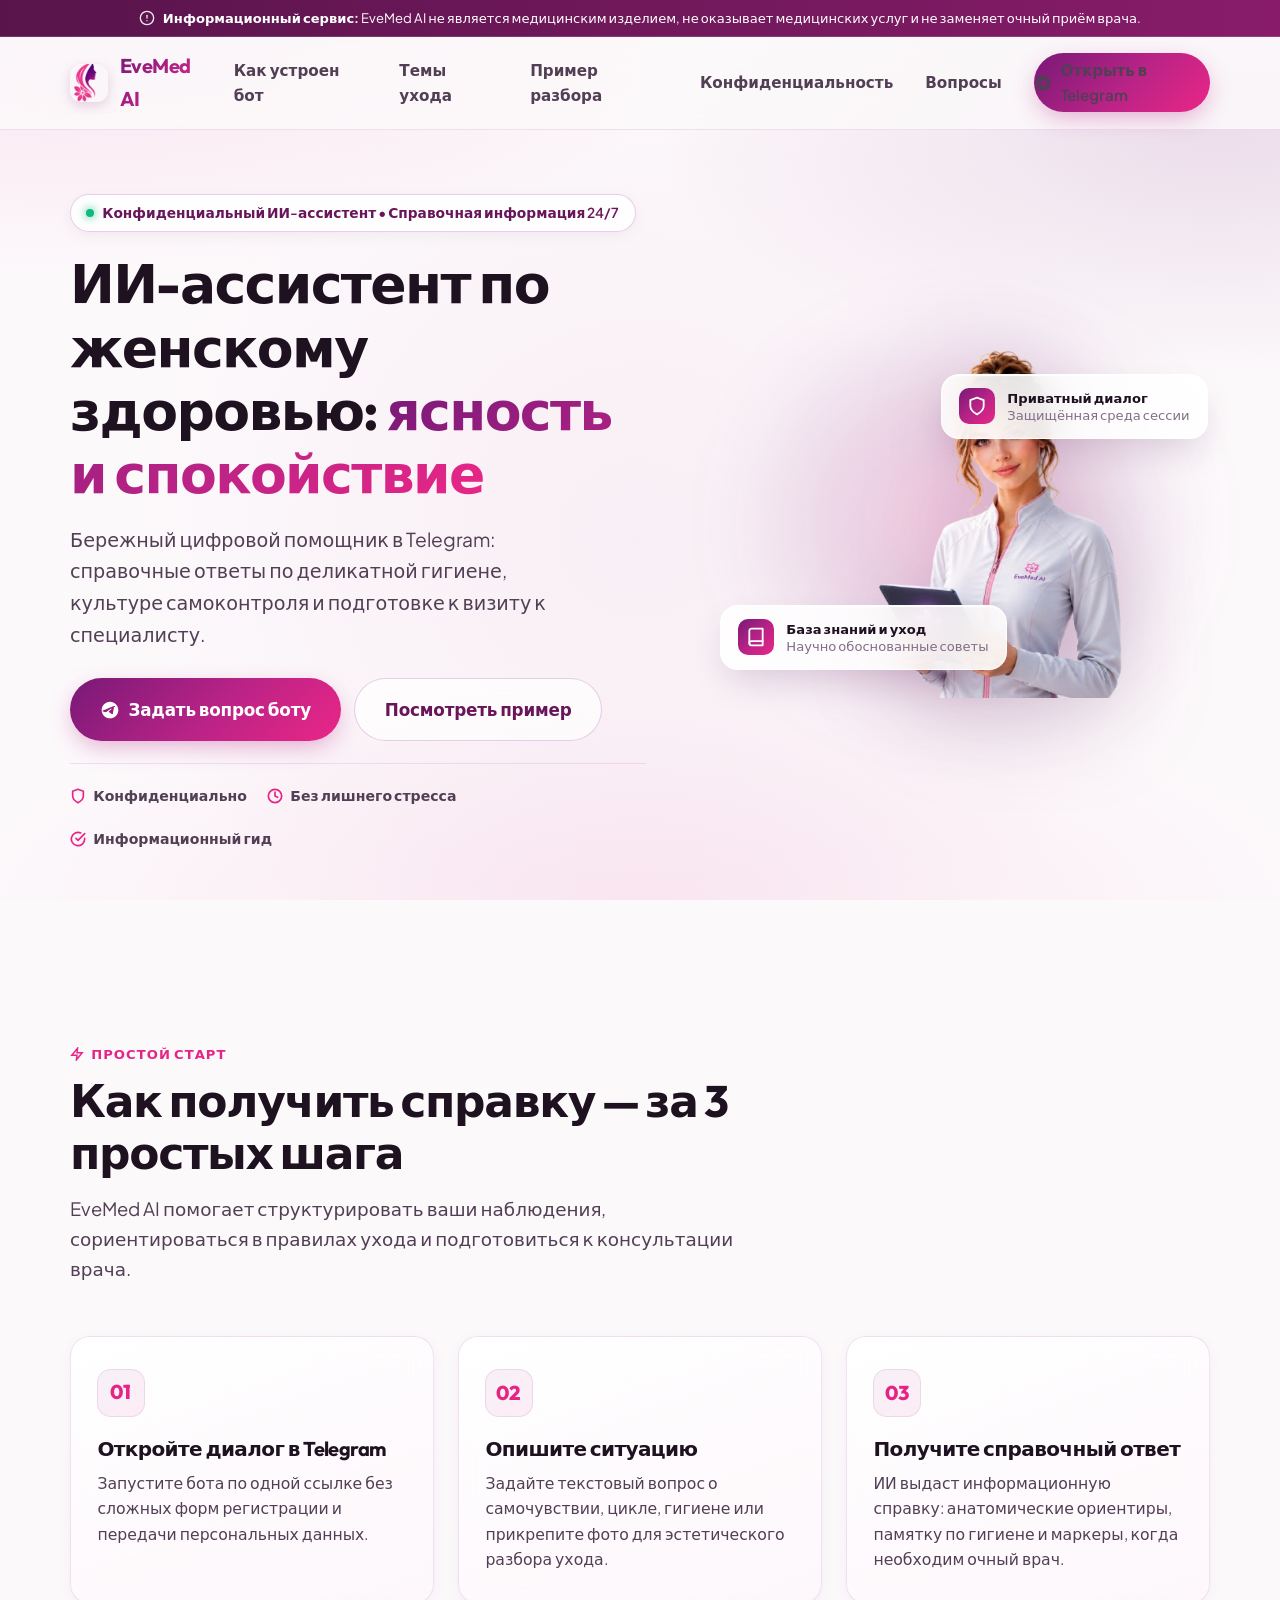
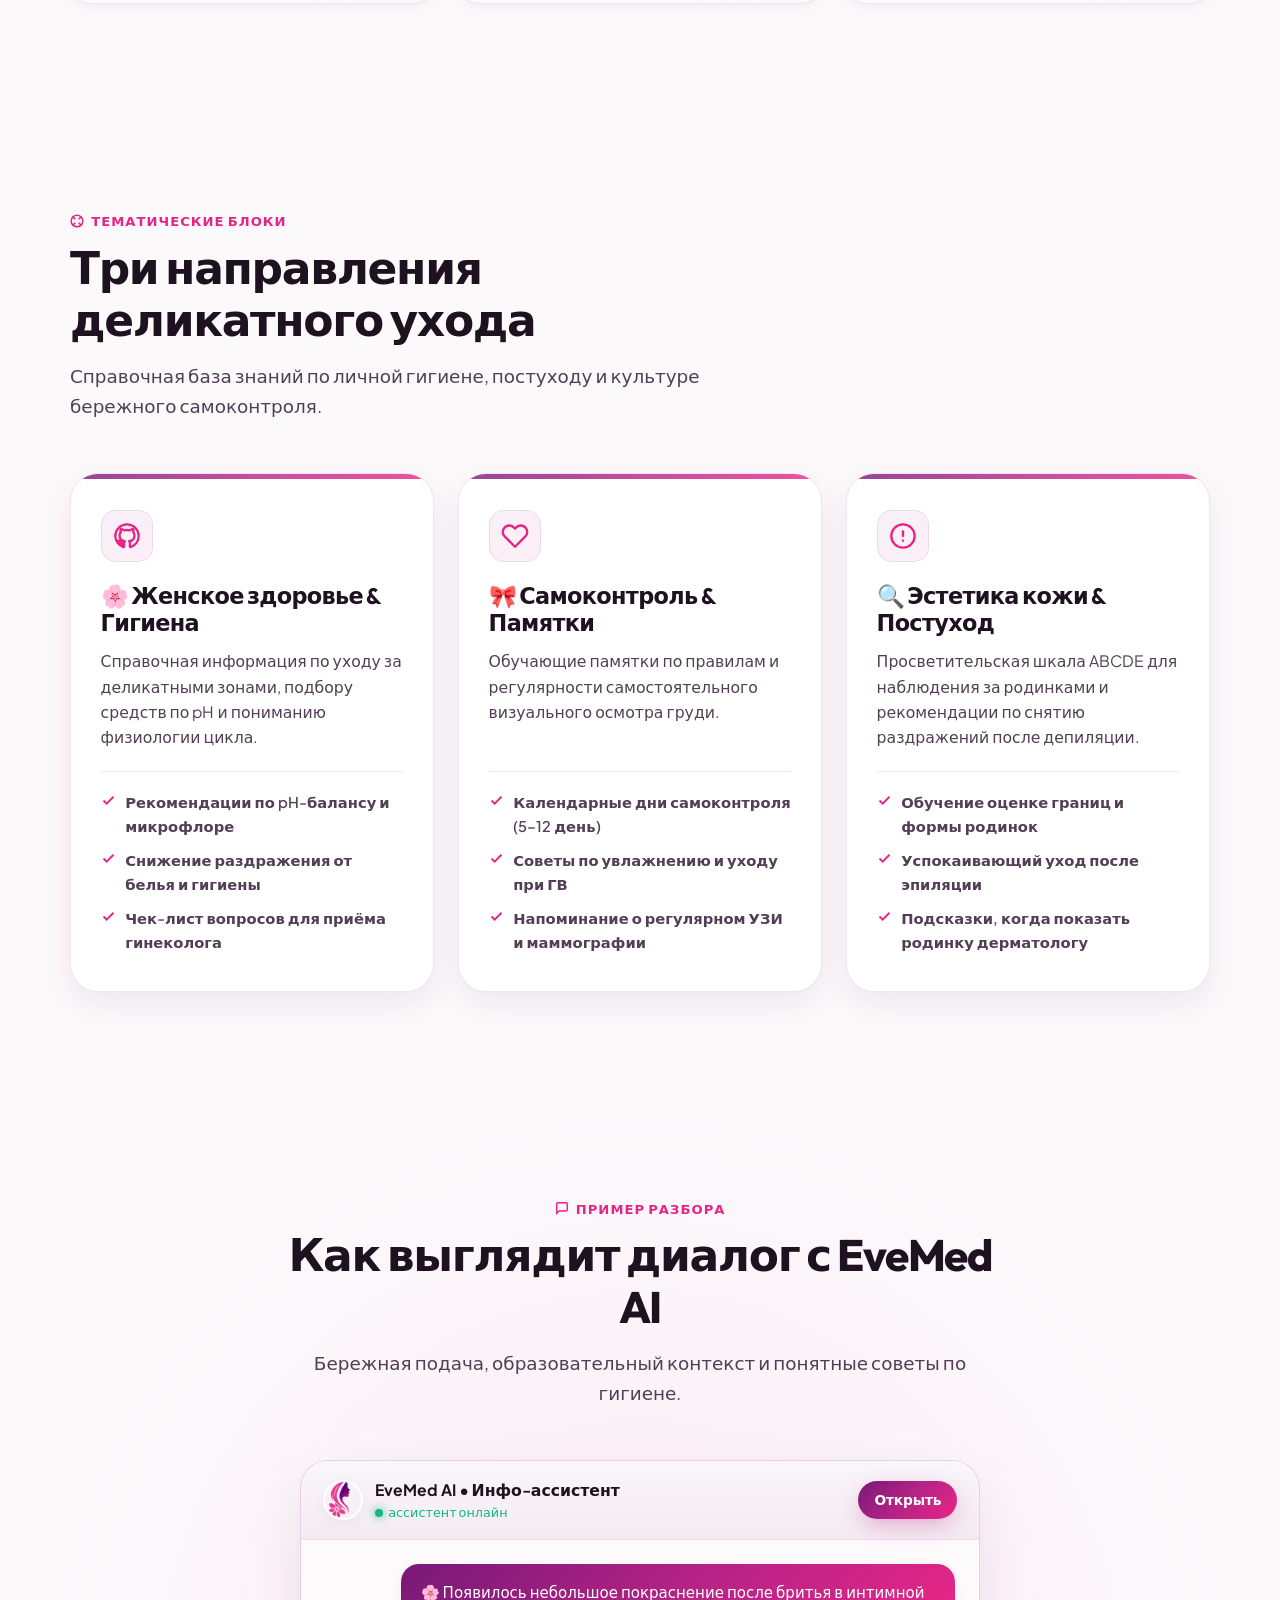
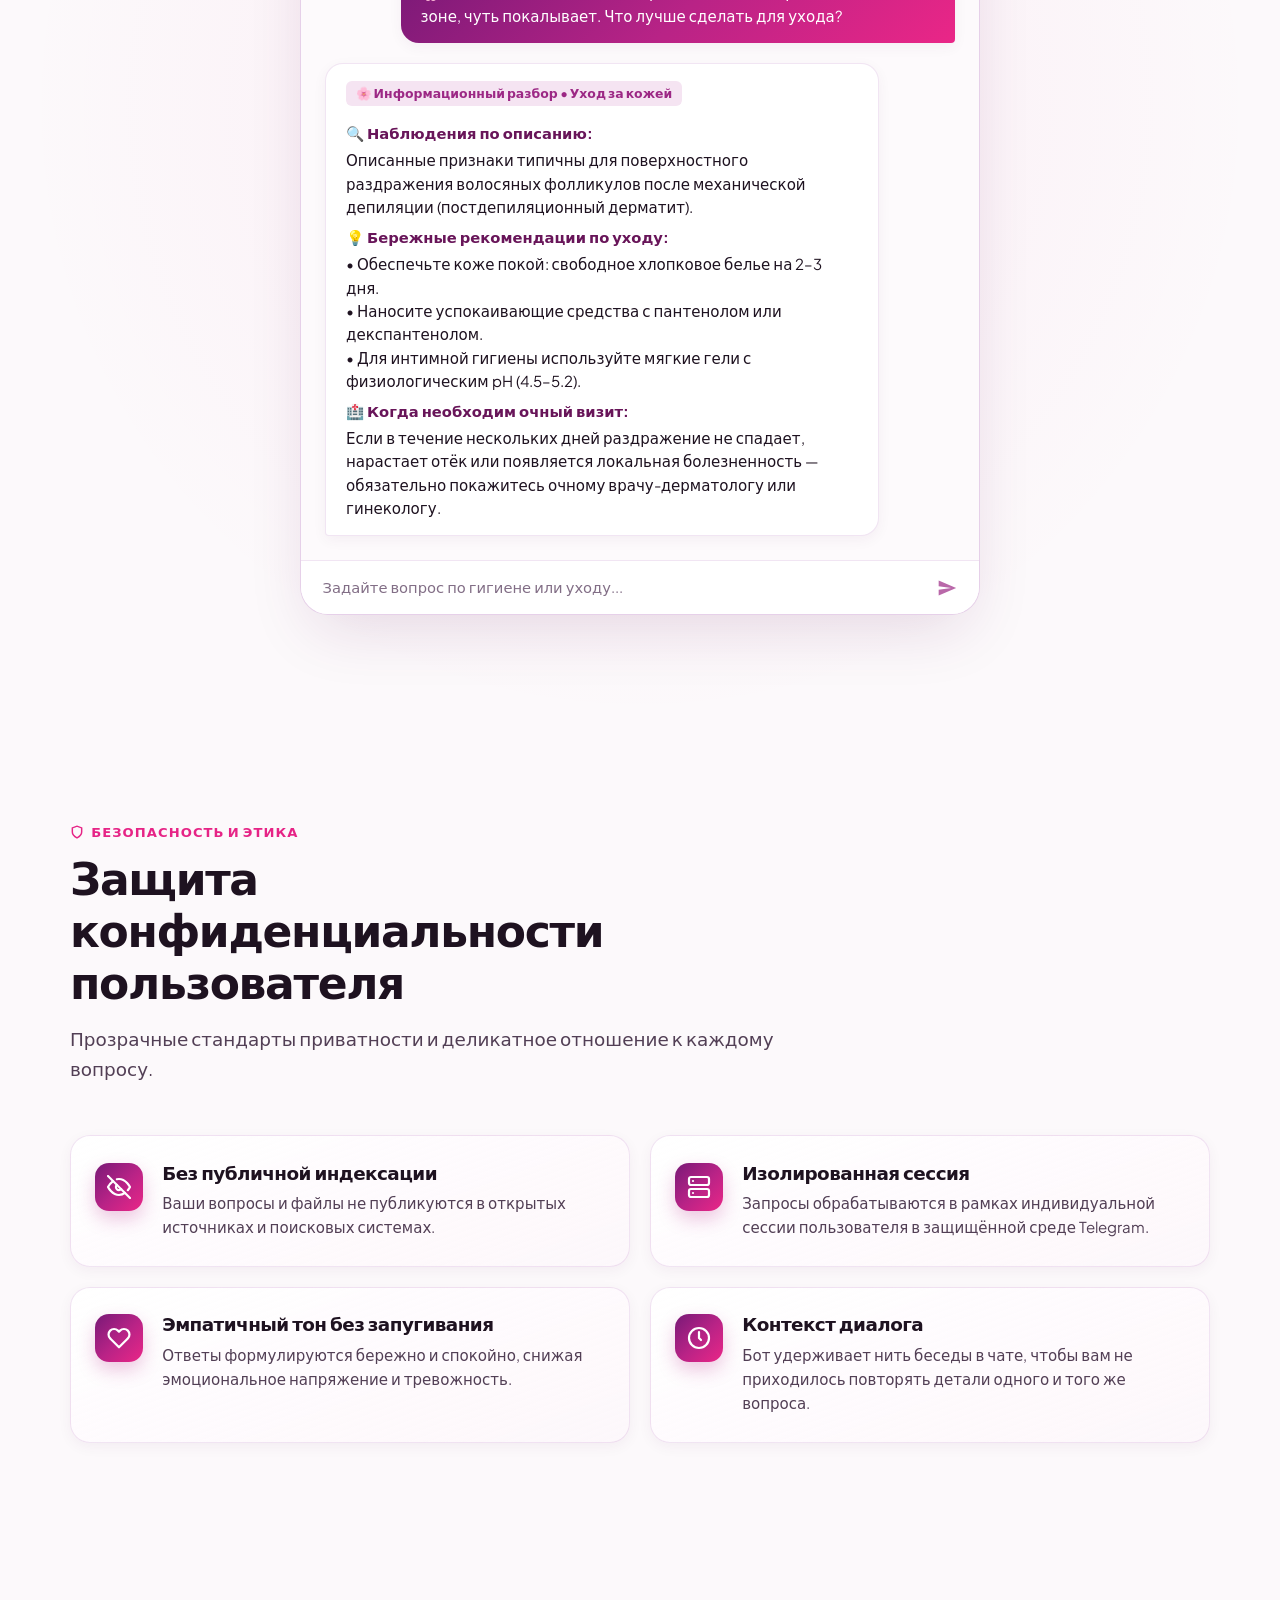
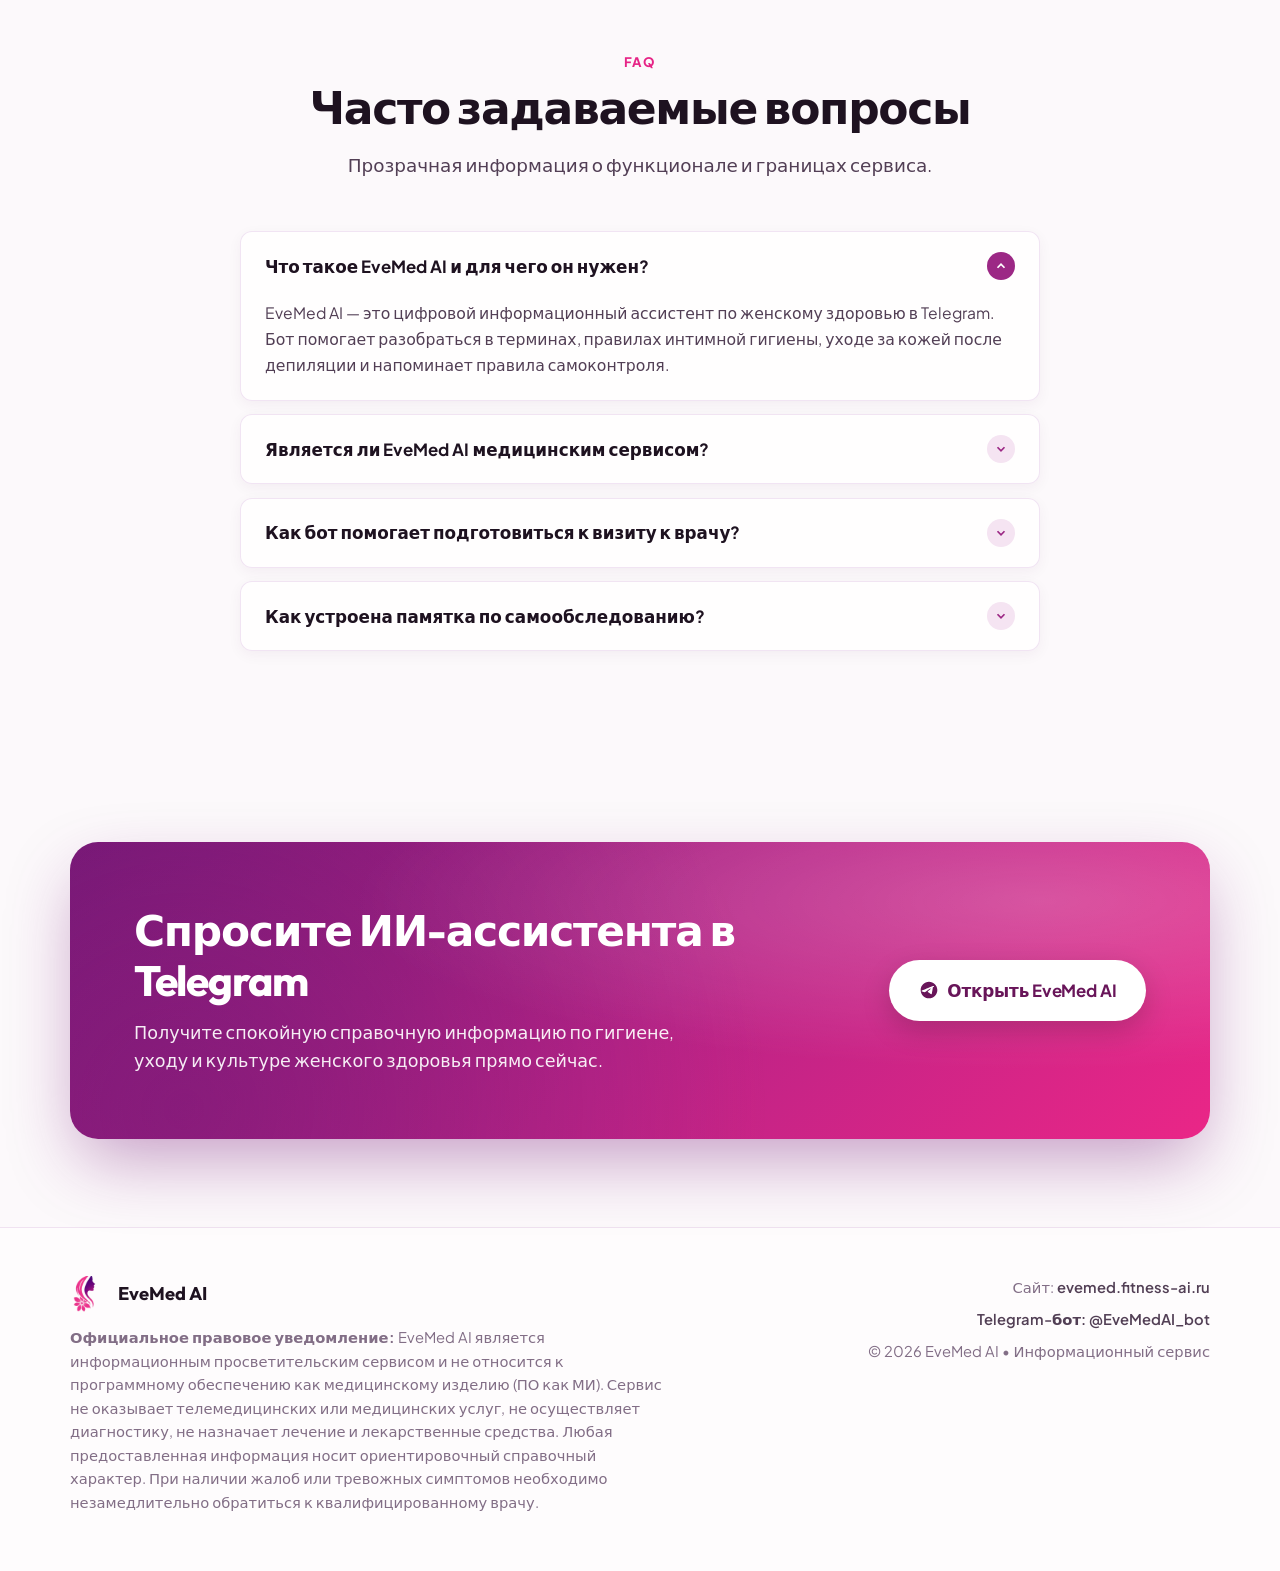
==== commit 5b826c5f: "Mitigate legal & regulatory risks per FZ-323 and Roszdravnadzor" ====
--- a/index.html
+++ b/index.html
@@ -3,9 +3,9 @@
 <head>
   <meta charset="UTF-8">
   <meta name="viewport" content="width=device-width, initial-scale=1">
-  <title>EveMed AI — анонимный ИИ-гинеколог и ИИ-маммолог в Telegram</title>
-  <meta name="description" content="EveMed AI — анонимный ИИ-консультант по женскому здоровью: ИИ-гинеколог, ИИ-маммолог и интимная дерматология. Визуальный скрининг по фото и текстовые консультации в Telegram без публикации личных данных.">
-  <meta name="keywords" content="EveMed AI, ИИ гинеколог, ИИ маммолог, анонимный гинеколог, онлайн консультация гинеколога, ИИ консультант по женскому здоровью, визуальный скрининг, телеграм бот гинеколог, самообследование груди, интимная дерматология, женское здоровье онлайн">
+  <title>EveMed AI — Информационный ИИ-ассистент по женскому здоровью и уходу</title>
+  <meta name="description" content="EveMed AI — цифровой информационный ассистент по женскому здоровью, деликатной гигиене и постуходу в Telegram. Справочные разборы, памятки самоконтроля и поддержка 24/7.">
+  <meta name="keywords" content="EveMed AI, женское здоровье, интимная гигиена, памятка самообследования, уход за кожей, деликатный уход, ИИ ассистент, телеграм бот здоровье">
   <meta name="author" content="EveMed AI">
   <meta name="robots" content="index, follow, max-image-preview:large, max-snippet:-1">
   <meta name="theme-color" content="#9c2885">
@@ -18,14 +18,14 @@
   <meta property="og:locale" content="ru_RU">
   <meta property="og:site_name" content="EveMed AI">
   <meta property="og:url" content="https://evemed.fitness-ai.ru/">
-  <meta property="og:title" content="EveMed AI — анонимный ИИ-гинеколог и ИИ-маммолог">
-  <meta property="og:description" content="Анонимный ИИ-консультант по женскому здоровью в Telegram: визуальный скрининг и бережные консультации по гинекологии, маммологии и интимной дерматологии.">
+  <meta property="og:title" content="EveMed AI — Информационный ИИ-ассистент по женскому здоровью и уходу">
+  <meta property="og:description" content="Цифровой информационный гид по женскому здоровью, деликатной гигиене и бережному уходу в Telegram.">
   <meta property="og:image" content="https://evemed.fitness-ai.ru/images/logo.png">
-  <meta property="og:image:alt" content="Логотип EveMed AI — ИИ-консультант по женскому здоровью">
+  <meta property="og:image:alt" content="Логотип EveMed AI — Информационный ассистент по женскому здоровью">
 
   <meta name="twitter:card" content="summary_large_image">
-  <meta name="twitter:title" content="EveMed AI — анонимный ИИ-гинеколог и ИИ-маммолог">
-  <meta name="twitter:description" content="Визуальный скрининг и анонимные консультации по женскому здоровью в Telegram.">
+  <meta name="twitter:title" content="EveMed AI — Информационный ИИ-ассистент по женскому здоровью и уходу">
+  <meta name="twitter:description" content="Информационные разборы по вопросам деликатной гигиены и ухода в Telegram.">
   <meta name="twitter:image" content="https://evemed.fitness-ai.ru/images/logo.png">
 
   <link rel="icon" type="image/x-icon" href="/favicon.ico">
@@ -70,7 +70,7 @@
         "name": "EveMed AI",
         "url": "https://evemed.fitness-ai.ru/",
         "logo": "https://evemed.fitness-ai.ru/images/logo.png",
-        "description": "Анонимный ИИ-консультант по женскому здоровью: ИИ-гинеколог, ИИ-маммолог и интимная дерматология в Telegram.",
+        "description": "Информационный ИИ-ассистент по женскому здоровью, гигиене и деликатному уходу в Telegram.",
         "areaServed": "RU",
         "inLanguage": "ru"
       },
@@ -86,14 +86,14 @@
         "@type": "SoftwareApplication",
         "@id": "https://evemed.fitness-ai.ru/#app",
         "name": "EveMed AI",
-        "applicationCategory": "HealthApplication",
+        "applicationCategory": "LifestyleApplication",
         "operatingSystem": "Telegram",
         "offers": {
           "@type": "Offer",
           "price": "0",
           "priceCurrency": "RUB"
         },
-        "description": "Telegram-бот для анонимного визуального скрининга и консультаций по женскому здоровью: гинекология, маммология, интимная дерматология.",
+        "description": "Telegram-бот для справочной информации по женскому здоровью, личной гигиене, уходу за кожей и подготовке к визиту к врачу.",
         "url": "https://t.me/EveMedAI_bot",
         "image": "https://evemed.fitness-ai.ru/images/girl.png",
         "inLanguage": "ru"
@@ -107,31 +107,31 @@
             "name": "Что такое EveMed AI?",
             "acceptedAnswer": {
               "@type": "Answer",
-              "text": "EveMed AI — анонимный ИИ-консультант по женскому здоровью в Telegram. Это ИИ-гинеколог и ИИ-маммолог с поддержкой интимной дерматологии: визуальный скрининг по фото и текстовые консультации."
+              "text": "EveMed AI — информационный цифровой ассистент в Telegram, созданный для просветительской поддержки по темам женского здоровья, деликатной гигиены, постухода и культуры самоконтроля."
             }
           },
           {
             "@type": "Question",
-            "name": "Заменяет ли ИИ-гинеколог очный приём врача?",
+            "name": "Оказывает ли бот медицинские услуги или ставит диагнозы?",
             "acceptedAnswer": {
               "@type": "Answer",
-              "text": "Нет. EveMed AI даёт вспомогательный визуальный и информационный разбор. Он не заменяет очный приём гинеколога или маммолога, УЗИ, маммографию, анализы и лабораторную диагностику."
+              "text": "Нет. EveMed AI не является медицинским изделием и не оказывает медицинских услуг. Сервис носит исключительно информационно-просветительский характер и помогает сориентироваться в правилах ухода и сформулировать вопросы для очного приёма врача."
             }
           },
           {
             "@type": "Question",
-            "name": "Насколько анонимна онлайн консультация гинеколога в EveMed AI?",
+            "name": "Как обеспечивается конфиденциальность пользователя?",
             "acceptedAnswer": {
               "@type": "Answer",
-              "text": "Фото обрабатываются во временной оперативной памяти, без публичной публикации персональных данных. Сервис создан для деликатных вопросов женского здоровья, когда важна конфиденциальность."
+              "text": "Диалог с ботом происходит в защищённом интерфейсе Telegram. Материалы пользователя обрабатываются исключительно в рамках активного запроса и не публикуются в открытом доступе."
             }
           },
           {
             "@type": "Question",
-            "name": "Какие темы закрывает визуальный скрининг?",
+            "name": "В каких вопросах полезен ассистент?",
             "acceptedAnswer": {
               "@type": "Answer",
-              "text": "Гинекология (наружные интимные зоны, слизистые, гигиена), маммология (симметрия, контуры, самообследование груди) и интимная дерматология (родинки по ABCDE, растяжки, раздражения после эпиляции)."
+              "text": "В вопросах деликатной гигиены, подбора pH-средств, постухода после эпиляции, напоминания графиков самообследования и ориентиров, когда целесообразно записаться к профильному специалисту."
             }
           }
         ]
@@ -143,6 +143,14 @@
 <body>
   <a class="skip-link" href="#main">Перейти к содержимому</a>
 
+  <!-- Top Legal Disclaimer Banner -->
+  <aside class="legal-top-banner" role="note" aria-label="Правовое предупреждение">
+    <div class="container legal-top-inner">
+      <svg width="16" height="16" viewBox="0 0 24 24" fill="none" stroke="currentColor" stroke-width="2" stroke-linecap="round" stroke-linejoin="round"><circle cx="12" cy="12" r="10"/><line x1="12" y1="8" x2="12" y2="12"/><line x1="12" y1="16" x2="12.01" y2="16"/></svg>
+      <span><strong>Информационный сервис:</strong> EveMed AI не является медицинским изделием, не оказывает медицинских услуг и не заменяет очный приём врача.</span>
+    </div>
+  </aside>
+
   <header class="site-header">
     <div class="container header-inner">
       <a class="brand-lockup" href="/" aria-label="EveMed AI — на главную">
@@ -150,10 +158,10 @@
         <span class="brand-name">EveMed AI</span>
       </a>
       <nav class="nav" aria-label="Основная навигация">
-        <a href="#how">Как работает</a>
-        <a href="#directions">Направления</a>
-        <a href="#demo">Демо разбора</a>
-        <a href="#privacy">Анонимность</a>
+        <a href="#how">Как устроен бот</a>
+        <a href="#directions">Темы ухода</a>
+        <a href="#demo">Пример разбора</a>
+        <a href="#privacy">Конфиденциальность</a>
         <a href="#faq">Вопросы</a>
         <a class="btn btn-primary" href="https://t.me/EveMedAI_bot" rel="noopener noreferrer" target="_blank">
           <svg width="18" height="18" viewBox="0 0 24 24" fill="currentColor"><path d="M12 2C6.48 2 2 6.48 2 12s4.48 10 10 10 10-4.48 10-10S17.52 2 12 2zm4.64 6.8c-.15 1.58-.8 5.42-1.13 7.19-.14.75-.42 1-.68 1.03-.58.05-1.02-.38-1.58-.75-.88-.58-1.38-.94-2.23-1.5-.99-.65-.35-1.01.22-1.59.15-.15 2.71-2.48 2.76-2.69.01-.03.01-.14-.07-.19-.08-.05-.19-.02-.27 0-.12.03-1.99 1.27-5.62 3.72-.53.36-1.01.54-1.44.53-.47-.01-1.38-.27-2.06-.49-.83-.27-1.49-.42-1.43-.88.03-.24.37-.49 1.02-.75 3.99-1.74 6.66-2.89 8-3.45 3.82-1.6 4.62-1.87 5.14-1.88.11 0 .37.03.54.17.14.12.18.28.2.45-.02.07-.02.16-.03.28z"/></svg>
@@ -165,10 +173,10 @@
       </button>
     </div>
     <div class="container mobile-nav" id="mobile-nav">
-      <a href="#how">Как работает</a>
-      <a href="#directions">Направления</a>
-      <a href="#demo">Демо разбора</a>
-      <a href="#privacy">Анонимность</a>
+      <a href="#how">Как устроен бот</a>
+      <a href="#directions">Темы ухода</a>
+      <a href="#demo">Пример разбора</a>
+      <a href="#privacy">Конфиденциальность</a>
       <a href="#faq">Вопросы</a>
       <a class="btn btn-primary" href="https://t.me/EveMedAI_bot" rel="noopener noreferrer" target="_blank">
         <svg width="18" height="18" viewBox="0 0 24 24" fill="currentColor"><path d="M12 2C6.48 2 2 6.48 2 12s4.48 10 10 10 10-4.48 10-10S17.52 2 12 2zm4.64 6.8c-.15 1.58-.8 5.42-1.13 7.19-.14.75-.42 1-.68 1.03-.58.05-1.02-.38-1.58-.75-.88-.58-1.38-.94-2.23-1.5-.99-.65-.35-1.01.22-1.59.15-.15 2.71-2.48 2.76-2.69.01-.03.01-.14-.07-.19-.08-.05-.19-.02-.27 0-.12.03-1.99 1.27-5.62 3.72-.53.36-1.01.54-1.44.53-.47-.01-1.38-.27-2.06-.49-.83-.27-1.49-.42-1.43-.88.03-.24.37-.49 1.02-.75 3.99-1.74 6.66-2.89 8-3.45 3.82-1.6 4.62-1.87 5.14-1.88.11 0 .37.03.54.17.14.12.18.28.2.45-.02.07-.02.16-.03.28z"/></svg>
@@ -184,14 +192,14 @@
         <div class="hero-copy">
           <div class="badge-pill">
             <span class="badge-dot"></span>
-            100% Анонимно • Без записи в клинику • Ответ за 10 сек
-          </div>
-          <h1>ИИ-гинеколог и маммолог — <span class="text-gradient">бережная ясность</span> рядом</h1>
-          <p class="hero-lead">Деликатный цифровой консультант по женскому здоровью: мгновенный визуальный скрининг по фото и поддержка в Telegram без неловкости и стресса.</p>
+            Конфиденциальный ИИ-ассистент • Справочная информация 24/7
+          </div>
+          <h1>ИИ-ассистент по женскому здоровью: <span class="text-gradient">ясность и спокойствие</span></h1>
+          <p class="hero-lead">Бережный цифровой помощник в Telegram: справочные ответы по деликатной гигиене, культуре самоконтроля и подготовке к визиту к специалисту.</p>
           <div class="hero-actions">
             <a class="btn btn-primary btn-lg" href="https://t.me/EveMedAI_bot" rel="noopener noreferrer" target="_blank">
               <svg width="20" height="20" viewBox="0 0 24 24" fill="currentColor"><path d="M12 2C6.48 2 2 6.48 2 12s4.48 10 10 10 10-4.48 10-10S17.52 2 12 2zm4.64 6.8c-.15 1.58-.8 5.42-1.13 7.19-.14.75-.42 1-.68 1.03-.58.05-1.02-.38-1.58-.75-.88-.58-1.38-.94-2.23-1.5-.99-.65-.35-1.01.22-1.59.15-.15 2.71-2.48 2.76-2.69.01-.03.01-.14-.07-.19-.08-.05-.19-.02-.27 0-.12.03-1.99 1.27-5.62 3.72-.53.36-1.01.54-1.44.53-.47-.01-1.38-.27-2.06-.49-.83-.27-1.49-.42-1.43-.88.03-.24.37-.49 1.02-.75 3.99-1.74 6.66-2.89 8-3.45 3.82-1.6 4.62-1.87 5.14-1.88.11 0 .37.03.54.17.14.12.18.28.2.45-.02.07-.02.16-.03.28z"/></svg>
-              Начать консультацию
+              Задать вопрос боту
             </a>
             <a class="btn btn-ghost btn-lg" href="#demo">Посмотреть пример</a>
           </div>
@@ -202,11 +210,11 @@
             </div>
             <div class="hero-feat-item">
               <svg width="16" height="16" viewBox="0 0 24 24" fill="none" stroke="currentColor" stroke-width="2.5" stroke-linecap="round" stroke-linejoin="round"><circle cx="12" cy="12" r="10"/><polyline points="12 6 12 12 16 14"/></svg>
-              Круглосуточно 24/7
+              Без лишнего стресса
             </div>
             <div class="hero-feat-item">
               <svg width="16" height="16" viewBox="0 0 24 24" fill="none" stroke="currentColor" stroke-width="2.5" stroke-linecap="round" stroke-linejoin="round"><path d="M22 11.08V12a10 10 0 1 1-5.93-9.14"/><polyline points="22 4 12 14.01 9 11.01"/></svg>
-              Без сохранения в базу
+              Информационный гид
             </div>
           </div>
         </div>
@@ -214,7 +222,7 @@
         <div class="hero-visual-stage">
           <div class="hero-visual-glow"></div>
           <div class="hero-image-wrapper">
-            <img class="hero-character-img" src="/images/girl.png" width="480" height="595" alt="EveMed AI цифровой консультант" fetchpriority="high">
+            <img class="hero-character-img" src="/images/girl.png" width="480" height="595" alt="EveMed AI цифровой ассистент" fetchpriority="high">
             
             <!-- Floating Badge Top -->
             <div class="floating-glass-card card-top">
@@ -222,19 +230,19 @@
                 <svg width="20" height="20" viewBox="0 0 24 24" fill="none" stroke="currentColor" stroke-width="2.2" stroke-linecap="round" stroke-linejoin="round"><path d="M12 22s8-4 8-10V5l-8-3-8 3v7c0 6 8 10 8 10z"/></svg>
               </div>
               <div class="card-badge-content">
-                <div class="card-badge-title">Временная память</div>
-                <div class="card-badge-desc">Фото стираются из памяти</div>
+                <div class="card-badge-title">Приватный диалог</div>
+                <div class="card-badge-desc">Защищённая среда сессии</div>
               </div>
             </div>
 
             <!-- Floating Badge Bottom -->
             <div class="floating-glass-card card-bottom">
               <div class="card-badge-icon">
-                <svg width="20" height="20" viewBox="0 0 24 24" fill="none" stroke="currentColor" stroke-width="2.2" stroke-linecap="round" stroke-linejoin="round"><path d="M22 12h-4l-3 9L9 3l-3 9H2"/></svg>
+                <svg width="20" height="20" viewBox="0 0 24 24" fill="none" stroke="currentColor" stroke-width="2.2" stroke-linecap="round" stroke-linejoin="round"><path d="M4 19.5A2.5 2.5 0 0 1 6.5 17H20"/><path d="M6.5 2H20v20H6.5A2.5 2.5 0 0 1 4 19.5v-15A2.5 2.5 0 0 1 6.5 2z"/></svg>
               </div>
               <div class="card-badge-content">
-                <div class="card-badge-title">Визуальный скрининг</div>
-                <div class="card-badge-desc">Гинекология & Маммология</div>
+                <div class="card-badge-title">База знаний и уход</div>
+                <div class="card-badge-desc">Научно обоснованные советы</div>
               </div>
             </div>
           </div>
@@ -242,7 +250,7 @@
       </div>
     </section>
 
-    <!-- Steps Section -->
+    <!-- How it works -->
     <section class="section" id="how" aria-labelledby="how-title">
       <div class="container">
         <div class="section-head">
@@ -250,51 +258,51 @@
             <svg width="14" height="14" viewBox="0 0 24 24" fill="none" stroke="currentColor" stroke-width="2.5"><polygon points="13 2 3 14 12 14 11 22 21 10 12 10 13 2"/></svg>
             Простой старт
           </span>
-          <h2 id="how-title">Консультация с ИИ — всего за 3 простых шага</h2>
-          <p class="section-lead">Бот EveMed AI принимает фото или текстовые вопросы, аккуратно помнит контекст и отвечает спокойно и научно.</p>
+          <h2 id="how-title">Как получить справку — за 3 простых шага</h2>
+          <p class="section-lead">EveMed AI помогает структурировать ваши наблюдения, сориентироваться в правилах ухода и подготовиться к консультации врача.</p>
         </div>
         <div class="steps">
           <article class="step-card">
             <div class="step-number">01</div>
-            <h3>Запустите бота</h3>
-            <p>Откройте EveMed AI в Telegram по одной кнопке. Никаких анкет, паспортных данных и очередей.</p>
+            <h3>Откройте диалог в Telegram</h3>
+            <p>Запустите бота по одной ссылке без сложных форм регистрации и передачи персональных данных.</p>
           </article>
           <article class="step-card">
             <div class="step-number">02</div>
-            <h3>Задайте вопрос или фото</h3>
-            <p>Опишите симптомы текстом или прикрепите снимок для визуального анализа нужной интимной зоны.</p>
+            <h3>Опишите ситуацию</h3>
+            <p>Задайте текстовый вопрос о самочувствии, цикле, гигиене или прикрепите фото для эстетического разбора ухода.</p>
           </article>
           <article class="step-card">
             <div class="step-number">03</div>
-            <h3>Получите разбор</h3>
-            <p>ИИ выдаст бережное заключение: наблюдения, оценку физиологической нормы, советы по уходу и red flags.</p>
-          </article>
-        </div>
-      </div>
-    </section>
-
-    <!-- Specializations Section -->
+            <h3>Получите справочный ответ</h3>
+            <p>ИИ выдаст информационную справку: анатомические ориентиры, памятку по гигиене и маркеры, когда необходим очный врач.</p>
+          </article>
+        </div>
+      </div>
+    </section>
+
+    <!-- Specializations / Topics -->
     <section class="section" id="directions" aria-labelledby="dir-title">
       <div class="container">
         <div class="section-head">
           <span class="eyebrow">
             <svg width="14" height="14" viewBox="0 0 24 24" fill="none" stroke="currentColor" stroke-width="2.5"><circle cx="12" cy="12" r="10"/><path d="m4.93 4.93 4.24 4.24"/><path d="m14.83 9.17 4.24-4.24"/><path d="m14.83 14.83 4.24 4.24"/><path d="m9.17 14.83-4.24 4.24"/></svg>
-            Специализации
+            Тематические блоки
           </span>
-          <h2 id="dir-title">Три направления деликатной заботы</h2>
-          <p class="section-lead">ИИ обучен на медицинских стандартах и протоколах бережного визуального скрининга.</p>
+          <h2 id="dir-title">Три направления деликатного ухода</h2>
+          <p class="section-lead">Справочная база знаний по личной гигиене, постуходу и культуре бережного самоконтроля.</p>
         </div>
         <div class="directions">
           <article class="direction-card">
             <div class="dir-icon-wrap">
               <svg width="28" height="28" viewBox="0 0 24 24" fill="none" stroke="currentColor" stroke-width="2" stroke-linecap="round" stroke-linejoin="round"><path d="M12 2a10 10 0 0 0-10 10c0 4.42 2.87 8.17 6.84 9.5.5.08.66-.23.66-.5v-1.69c-2.77.6-3.36-1.34-3.36-1.34-.46-1.16-1.11-1.47-1.11-1.47-.91-.62.07-.6.07-.6 1 .07 1.53 1.03 1.53 1.03.87 1.52 2.34 1.07 2.91.83.09-.65.35-1.09.63-1.34-2.22-.25-4.55-1.11-4.55-4.92 0-1.11.38-2 1.03-2.71-.1-.25-.45-1.29.1-2.64 0 0 .84-.27 2.75 1.02.79-.22 1.65-.33 2.5-.33.85 0 1.71.11 2.5.33 1.91-1.29 2.75-1.02 2.75-1.02.55 1.35.2 2.39.1 2.64.65.71 1.03 1.6 1.03 2.71 0 3.82-2.34 4.66-4.57 4.91.36.31.69.92.69 1.85V21c0 .27.16.59.67.5C19.14 20.16 22 16.42 22 12A10 10 0 0 0 12 2z"/></svg>
             </div>
-            <h3>🌸 ИИ-гинеколог</h3>
-            <p>Оценка состояния наружных интимных зон, слизистых, гиперемии, раздражений, микротрещин и послеродовых швов.</p>
+            <h3>🌸 Женское здоровье & Гигиена</h3>
+            <p>Справочная информация по уходу за деликатными зонами, подбору средств по pH и пониманию физиологии цикла.</p>
             <ul class="dir-checklist">
-              <li><svg width="15" height="15" viewBox="0 0 24 24" fill="none" stroke="currentColor" stroke-width="3"><polyline points="20 6 9 17 4 12"/></svg> Рекомендации по pH-балансу и гигиене</li>
-              <li><svg width="15" height="15" viewBox="0 0 24 24" fill="none" stroke="currentColor" stroke-width="3"><polyline points="20 6 9 17 4 12"/></svg> Анализ последствий депиляции и белья</li>
-              <li><svg width="15" height="15" viewBox="0 0 24 24" fill="none" stroke="currentColor" stroke-width="3"><polyline points="20 6 9 17 4 12"/></svg> Выявление симптомов для очного визита</li>
+              <li><svg width="15" height="15" viewBox="0 0 24 24" fill="none" stroke="currentColor" stroke-width="3"><polyline points="20 6 9 17 4 12"/></svg> Рекомендации по pH-балансу и микрофлоре</li>
+              <li><svg width="15" height="15" viewBox="0 0 24 24" fill="none" stroke="currentColor" stroke-width="3"><polyline points="20 6 9 17 4 12"/></svg> Снижение раздражения от белья и гигиены</li>
+              <li><svg width="15" height="15" viewBox="0 0 24 24" fill="none" stroke="currentColor" stroke-width="3"><polyline points="20 6 9 17 4 12"/></svg> Чек-лист вопросов для приёма гинеколога</li>
             </ul>
           </article>
 
@@ -302,12 +310,12 @@
             <div class="dir-icon-wrap">
               <svg width="28" height="28" viewBox="0 0 24 24" fill="none" stroke="currentColor" stroke-width="2" stroke-linecap="round" stroke-linejoin="round"><path d="M20.84 4.61a5.5 5.5 0 0 0-7.78 0L12 5.67l-1.06-1.06a5.5 5.5 0 0 0-7.78 7.78l1.06 1.06L12 21.23l7.78-7.78 1.06-1.06a5.5 5.5 0 0 0 0-7.78z"/></svg>
             </div>
-            <h3>🎀 ИИ-маммолог</h3>
-            <p>Визуальный скрининг симметрии молочных желез, формы, контуров кожи, состояния ареол и сосков.</p>
+            <h3>🎀 Самоконтроль & Памятки</h3>
+            <p>Обучающие памятки по правилам и регулярности самостоятельного визуального осмотра груди.</p>
             <ul class="dir-checklist">
-              <li><svg width="15" height="15" viewBox="0 0 24 24" fill="none" stroke="currentColor" stroke-width="3"><polyline points="20 6 9 17 4 12"/></svg> Индивидуальный график самообследования</li>
-              <li><svg width="15" height="15" viewBox="0 0 24 24" fill="none" stroke="currentColor" stroke-width="3"><polyline points="20 6 9 17 4 12"/></svg> Оценка трещин при лактации и уход</li>
-              <li><svg width="15" height="15" viewBox="0 0 24 24" fill="none" stroke="currentColor" stroke-width="3"><polyline points="20 6 9 17 4 12"/></svg> Своевременные сигналы для УЗИ и врача</li>
+              <li><svg width="15" height="15" viewBox="0 0 24 24" fill="none" stroke="currentColor" stroke-width="3"><polyline points="20 6 9 17 4 12"/></svg> Календарные дни самоконтроля (5–12 день)</li>
+              <li><svg width="15" height="15" viewBox="0 0 24 24" fill="none" stroke="currentColor" stroke-width="3"><polyline points="20 6 9 17 4 12"/></svg> Советы по увлажнению и уходу при ГВ</li>
+              <li><svg width="15" height="15" viewBox="0 0 24 24" fill="none" stroke="currentColor" stroke-width="3"><polyline points="20 6 9 17 4 12"/></svg> Напоминание о регулярном УЗИ и маммографии</li>
             </ul>
           </article>
 
@@ -315,28 +323,28 @@
             <div class="dir-icon-wrap">
               <svg width="28" height="28" viewBox="0 0 24 24" fill="none" stroke="currentColor" stroke-width="2" stroke-linecap="round" stroke-linejoin="round"><circle cx="12" cy="12" r="10"/><line x1="12" y1="8" x2="12" y2="12"/><line x1="12" y1="16" x2="12.01" y2="16"/></svg>
             </div>
-            <h3>🔍 Интимная дерматология</h3>
-            <p>Клинический скрининг родинок и невусов по правилу ABCDE, растяжек, пигментации и фолликулита.</p>
+            <h3>🔍 Эстетика кожи & Постуход</h3>
+            <p>Просветительская шкала ABCDE для наблюдения за родинками и рекомендации по снятию раздражений после депиляции.</p>
             <ul class="dir-checklist">
-              <li><svg width="15" height="15" viewBox="0 0 24 24" fill="none" stroke="currentColor" stroke-width="3"><polyline points="20 6 9 17 4 12"/></svg> Оценка симметрии и границ образований</li>
-              <li><svg width="15" height="15" viewBox="0 0 24 24" fill="none" stroke="currentColor" stroke-width="3"><polyline points="20 6 9 17 4 12"/></svg> Уход при раздражениях от трения</li>
-              <li><svg width="15" height="15" viewBox="0 0 24 24" fill="none" stroke="currentColor" stroke-width="3"><polyline points="20 6 9 17 4 12"/></svg> Контроль динамики пигментации</li>
+              <li><svg width="15" height="15" viewBox="0 0 24 24" fill="none" stroke="currentColor" stroke-width="3"><polyline points="20 6 9 17 4 12"/></svg> Обучение оценке границ и формы родинок</li>
+              <li><svg width="15" height="15" viewBox="0 0 24 24" fill="none" stroke="currentColor" stroke-width="3"><polyline points="20 6 9 17 4 12"/></svg> Успокаивающий уход после эпиляции</li>
+              <li><svg width="15" height="15" viewBox="0 0 24 24" fill="none" stroke="currentColor" stroke-width="3"><polyline points="20 6 9 17 4 12"/></svg> Подсказки, когда показать родинку дерматологу</li>
             </ul>
           </article>
         </div>
       </div>
     </section>
 
-    <!-- Interactive Live Demo Section -->
+    <!-- Live Demo Section -->
     <section class="section demo-section" id="demo" aria-labelledby="demo-title">
       <div class="container">
         <div class="section-head center">
           <span class="eyebrow">
             <svg width="14" height="14" viewBox="0 0 24 24" fill="none" stroke="currentColor" stroke-width="2.5"><path d="M21 15a2 2 0 0 1-2 2H7l-4 4V5a2 2 0 0 1 2-2h14a2 2 0 0 1 2 2z"/></svg>
-            Пример работы
+            Пример разбора
           </span>
           <h2 id="demo-title">Как выглядит диалог с EveMed AI</h2>
-          <p class="section-lead">Чёткая медицинская структура, деликатный тон и отсутствие пугающих терминов.</p>
+          <p class="section-lead">Бережная подача, образовательный контекст и понятные советы по гигиене.</p>
         </div>
 
         <div class="chat-mockup-wrapper">
@@ -344,8 +352,8 @@
             <div class="chat-bot-info">
               <img class="chat-bot-avatar" src="/android-chrome-192x192.png" width="40" height="40" alt="EveMed Bot">
               <div>
-                <div class="chat-bot-title">EveMed AI • Женское здоровье</div>
-                <div class="chat-bot-status"><span class="badge-dot"></span> бот в сети</div>
+                <div class="chat-bot-title">EveMed AI • Инфо-ассистент</div>
+                <div class="chat-bot-status"><span class="badge-dot"></span> ассистент онлайн</div>
               </div>
             </div>
             <a class="btn btn-primary" style="padding: 0.5rem 1rem; font-size: 0.86rem;" href="https://t.me/EveMedAI_bot" target="_blank" rel="noopener">Открыть</a>
@@ -353,43 +361,43 @@
 
           <div class="chat-mockup-body">
             <div class="chat-bubble user">
-              🌸 Привет! Появилось небольшое покраснение после бритья в интимной зоне, чуть покалывает. Насколько это критично?
+              🌸 Появилось небольшое покраснение после бритья в интимной зоне, чуть покалывает. Что лучше сделать для ухода?
             </div>
 
             <div class="chat-bubble bot">
-              <span class="bot-tag">🌸 Гинекология & Дерматология</span>
+              <span class="bot-tag">🌸 Информационный разбор • Уход за кожей</span>
               
-              <div class="chat-structured-title">🔍 Визуальные наблюдения:</div>
-              Описанные признаки характерны для поверхностного раздражения волосяных фолликулов (постдепиляционный дерматит/фолликулит). Ткани сохраняют физиологическую целостность, признаков глубокого воспаления нет.
-
-              <div class="chat-structured-title">💡 Бережные рекомендации:</div>
-              • Исключите трение тесным синтетическим бельем на 2–3 дня.<br>
-              • Используйте успокаивающие средства с пантенолом или цинком.<br>
-              • Для интимной гигиены применяйте мягкие гели с pH 4.5–5.2.
-
-              <div class="chat-structured-title">🏥 Когда обратиться к врачу:</div>
-              Если появится отек, локальное повышение температуры или уплотнение — рекомендую очный осмотр гинеколога или дерматолога.
+              <div class="chat-structured-title">🔍 Наблюдения по описанию:</div>
+              Описанные признаки типичны для поверхностного раздражения волосяных фолликулов после механической депиляции (постдепиляционный дерматит).
+
+              <div class="chat-structured-title">💡 Бережные рекомендации по уходу:</div>
+              • Обеспечьте коже покой: свободное хлопковое белье на 2–3 дня.<br>
+              • Наносите успокаивающие средства с пантенолом или декспантенолом.<br>
+              • Для интимной гигиены используйте мягкие гели с физиологическим pH (4.5–5.2).
+
+              <div class="chat-structured-title">🏥 Когда необходим очный визит:</div>
+              Если в течение нескольких дней раздражение не спадает, нарастает отёк или появляется локальная болезненность — обязательно покажитесь очному врачу-дерматологу или гинекологу.
             </div>
           </div>
 
           <div class="chat-mockup-footer">
-            <span class="chat-input-placeholder">Напишите вопрос или отправьте фото...</span>
+            <span class="chat-input-placeholder">Задайте вопрос по гигиене или уходу...</span>
             <svg width="20" height="20" viewBox="0 0 24 24" fill="var(--brand)" style="opacity: 0.7;"><path d="M2.01 21L23 12 2.01 3 2 10l15 2-15 2z"/></svg>
           </div>
         </div>
       </div>
     </section>
 
-    <!-- Trust & Privacy Section -->
+    <!-- Trust & Privacy -->
     <section class="section" id="privacy" aria-labelledby="privacy-title">
       <div class="container">
         <div class="section-head">
           <span class="eyebrow">
             <svg width="14" height="14" viewBox="0 0 24 24" fill="none" stroke="currentColor" stroke-width="2.5"><path d="M12 22s8-4 8-10V5l-8-3-8 3v7c0 6 8 10 8 10z"/></svg>
-            Абсолютная приватность
+            Безопасность и этика
           </span>
-          <h2 id="privacy-title">Анонимность, которой можно доверять</h2>
-          <p class="section-lead">Мы понимаем, насколько важна конфиденциальность в вопросах женского здоровья.</p>
+          <h2 id="privacy-title">Защита конфиденциальности пользователя</h2>
+          <p class="section-lead">Прозрачные стандарты приватности и деликатное отношение к каждому вопросу.</p>
         </div>
         <div class="trust-grid">
           <article class="trust-item">
@@ -397,8 +405,8 @@
               <svg width="24" height="24" viewBox="0 0 24 24" fill="none" stroke="currentColor" stroke-width="2.2" stroke-linecap="round" stroke-linejoin="round"><path d="M17.94 17.94A10.07 10.07 0 0 1 12 20c-7 0-11-8-11-8a18.45 18.45 0 0 1 5.06-5.94M9.9 4.24A9.12 9.12 0 0 1 12 4c7 0 11 8 11 8a18.5 18.5 0 0 1-2.16 3.19m-6.72-1.07a3 3 0 1 1-4.24-4.24"/><line x1="1" y1="1" x2="23" y2="23"/></svg>
             </div>
             <div>
-              <h3>Без публикации и привязки к личности</h3>
-              <p>Ваши снимки и диалоги никогда не публикуются и не передаются третьим лицам.</p>
+              <h3>Без публичной индексации</h3>
+              <p>Ваши вопросы и файлы не публикуются в открытых источниках и поисковых системах.</p>
             </div>
           </article>
 
@@ -407,8 +415,8 @@
               <svg width="24" height="24" viewBox="0 0 24 24" fill="none" stroke="currentColor" stroke-width="2.2" stroke-linecap="round" stroke-linejoin="round"><rect x="2" y="2" width="20" height="8" rx="2" ry="2"/><rect x="2" y="14" width="20" height="8" rx="2" ry="2"/><line x1="6" y1="6" x2="6.01" y2="6"/><line x1="6" y1="18" x2="6.01" y2="18"/></svg>
             </div>
             <div>
-              <h3>Временная память сессии</h3>
-              <p>Изображения для визуального анализа обрабатываются в оперативной памяти и не хранятся на публичных дисках.</p>
+              <h3>Изолированная сессия</h3>
+              <p>Запросы обрабатываются в рамках индивидуальной сессии пользователя в защищённой среде Telegram.</p>
             </div>
           </article>
 
@@ -417,8 +425,8 @@
               <svg width="24" height="24" viewBox="0 0 24 24" fill="none" stroke="currentColor" stroke-width="2.2" stroke-linecap="round" stroke-linejoin="round"><path d="M20.84 4.61a5.5 5.5 0 0 0-7.78 0L12 5.67l-1.06-1.06a5.5 5.5 0 0 0-7.78 7.78l1.06 1.06L12 21.23l7.78-7.78 1.06-1.06a5.5 5.5 0 0 0 0-7.78z"/></svg>
             </div>
             <div>
-              <h3>Эмпатичный и бережный язык</h3>
-              <p>ИИ формулирует ответы доступно и спокойно, избегая запугивающих терминов и паники.</p>
+              <h3>Эмпатичный тон без запугивания</h3>
+              <p>Ответы формулируются бережно и спокойно, снижая эмоциональное напряжение и тревожность.</p>
             </div>
           </article>
 
@@ -427,8 +435,8 @@
               <svg width="24" height="24" viewBox="0 0 24 24" fill="none" stroke="currentColor" stroke-width="2.2" stroke-linecap="round" stroke-linejoin="round"><circle cx="12" cy="12" r="10"/><polyline points="12 6 12 12 14 14"/></svg>
             </div>
             <div>
-              <h3>Умная память контекста</h3>
-              <p>Бот помнит историю предыдущих обращений и динамику, чтобы не переспрашивать вас повторно.</p>
+              <h3>Контекст диалога</h3>
+              <p>Бот удерживает нить беседы в чате, чтобы вам не приходилось повторять детали одного и того же вопроса.</p>
             </div>
           </article>
         </div>
@@ -441,39 +449,39 @@
         <div class="section-head center">
           <span class="eyebrow">FAQ</span>
           <h2 id="faq-title">Часто задаваемые вопросы</h2>
-          <p class="section-lead">Всё, что важно знать о возможностях и границах ИИ-консультанта.</p>
+          <p class="section-lead">Прозрачная информация о функционале и границах сервиса.</p>
         </div>
         <div class="faq-list">
           <details class="faq-item" open>
             <summary>
-              Что такое EveMed AI?
+              Что такое EveMed AI и для чего он нужен?
               <span class="faq-chevron"><svg width="14" height="14" viewBox="0 0 24 24" fill="none" stroke="currentColor" stroke-width="3"><polyline points="6 9 12 15 18 9"/></svg></span>
             </summary>
-            <p>EveMed AI — это анонимный ИИ-консультант по женскому здоровью в Telegram. Сервис совмещает функции ИИ-гинеколога, ИИ-маммолога и интимного дерматолога: проводит первичный визуальный скрининг по фото и отвечает на деликатные вопросы.</p>
+            <p>EveMed AI — это цифровой информационный ассистент по женскому здоровью в Telegram. Бот помогает разобраться в терминах, правилах интимной гигиены, уходе за кожей после депиляции и напоминает правила самоконтроля.</p>
           </details>
 
           <details class="faq-item">
             <summary>
-              Заменяет ли бот очный приём врача?
+              Является ли EveMed AI медицинским сервисом?
               <span class="faq-chevron"><svg width="14" height="14" viewBox="0 0 24 24" fill="none" stroke="currentColor" stroke-width="3"><polyline points="6 9 12 15 18 9"/></svg></span>
             </summary>
-            <p>Нет. Бот даёт ориентировочный вспомогательный визуальный и информационный разбор. Он не ставит клинических диагнозов и не отменяет очный визит к врачу, УЗИ, маммографию и анализы.</p>
+            <p><strong>Нет.</strong> Бот не является медицинским изделием и не оказывает телемедицинских или иных медицинских услуг. Сервис носит строго информационный и просветительский характер. Для постановки диагноза, назначения лечения и сдачи анализов всегда необходим очный приём лицензированного врача.</p>
           </details>
 
           <details class="faq-item">
             <summary>
-              Насколько безопасна передача фото?
+              Как бот помогает подготовиться к визиту к врачу?
               <span class="faq-chevron"><svg width="14" height="14" viewBox="0 0 24 24" fill="none" stroke="currentColor" stroke-width="3"><polyline points="6 9 12 15 18 9"/></svg></span>
             </summary>
-            <p>Фотографии анализируются в изолированной оперативной памяти нейросети и не публикуются в открытом доступе. Сервис создан с упором на максимальную конфиденциальность.</p>
+            <p>Ассистент помогает структурировать беспокоящие симптомы, составить список конкретных вопросов для доктора и подскажет, какие данные (день цикла, динамика ощущений) могут пригодиться на очной консультации.</p>
           </details>
 
           <details class="faq-item">
             <summary>
-              Как бот помогает с самообследованием груди?
+              Как устроена памятка по самообследованию?
               <span class="faq-chevron"><svg width="14" height="14" viewBox="0 0 24 24" fill="none" stroke="currentColor" stroke-width="3"><polyline points="6 9 12 15 18 9"/></svg></span>
             </summary>
-            <p>ИИ-маммолог напоминает правильную технику и оптимальные дни менструального цикла (5–12 день) для самообследования, помогает распознать тревожные визуальные маркеры и вовремя направит к онкомаммологу при необходимости.</p>
+            <p>Бот напоминает рекомендованные дни менструального цикла (5–12 день) для самостоятельного наблюдения за молочными железами, подсказывает базовые правила самоосмотра и разъясняет, почему важно регулярно проходить профилактическое УЗИ или маммографию.</p>
           </details>
         </div>
       </div>
@@ -484,8 +492,8 @@
       <div class="container">
         <div class="cta-panel">
           <div>
-            <h2 id="cta-title">Получите бережный совет прямо сейчас</h2>
-            <p>Откройте EveMed AI в Telegram — без очередей, неловких пауз и сложных записей к врачу.</p>
+            <h2 id="cta-title">Спросите ИИ-ассистента в Telegram</h2>
+            <p>Получите спокойную справочную информацию по гигиене, уходу и культуре женского здоровья прямо сейчас.</p>
           </div>
           <a class="btn btn-primary btn-lg" href="https://t.me/EveMedAI_bot" rel="noopener noreferrer" target="_blank">
             <svg width="20" height="20" viewBox="0 0 24 24" fill="currentColor"><path d="M12 2C6.48 2 2 6.48 2 12s4.48 10 10 10 10-4.48 10-10S17.52 2 12 2zm4.64 6.8c-.15 1.58-.8 5.42-1.13 7.19-.14.75-.42 1-.68 1.03-.58.05-1.02-.38-1.58-.75-.88-.58-1.38-.94-2.23-1.5-.99-.65-.35-1.01.22-1.59.15-.15 2.71-2.48 2.76-2.69.01-.03.01-.14-.07-.19-.08-.05-.19-.02-.27 0-.12.03-1.99 1.27-5.62 3.72-.53.36-1.01.54-1.44.53-.47-.01-1.38-.27-2.06-.49-.83-.27-1.49-.42-1.43-.88.03-.24.37-.49 1.02-.75 3.99-1.74 6.66-2.89 8-3.45 3.82-1.6 4.62-1.87 5.14-1.88.11 0 .37.03.54.17.14.12.18.28.2.45-.02.07-.02.16-.03.28z"/></svg>
@@ -504,14 +512,13 @@
           <strong>EveMed AI</strong>
         </div>
         <p class="disclaimer">
-          <span class="sr-only">Медицинский дисклеймер.</span>
-          EveMed AI предоставляет вспомогательный визуальный ИИ-анализ и не заменяет очную консультацию врача, инструментальную диагностику (УЗИ, маммографию) и лабораторные анализы. При острых болях и тревожных симптомах немедленно обратитесь к врачу.
+          <strong>Официальное правовое уведомление:</strong> EveMed AI является информационным просветительским сервисом и не относится к программному обеспечению как медицинскому изделию (ПО как МИ). Сервис не оказывает телемедицинских или медицинских услуг, не осуществляет диагностику, не назначает лечение и лекарственные средства. Любая предоставленная информация носит ориентировочный справочный характер. При наличии жалоб или тревожных симптомов необходимо незамедлительно обратиться к квалифицированному врачу.
         </p>
       </div>
       <div class="footer-meta">
         <span>Сайт: <a href="https://evemed.fitness-ai.ru/">evemed.fitness-ai.ru</a></span>
         <a href="https://t.me/EveMedAI_bot" rel="noopener noreferrer" target="_blank">Telegram-бот: @EveMedAI_bot</a>
-        <span>© <span id="year">2026</span> EveMed AI • Все права защищены</span>
+        <span>© <span id="year">2026</span> EveMed AI • Информационный сервис</span>
       </div>
     </div>
   </footer>
--- a/css/styles.css
+++ b/css/styles.css
@@ -140,6 +140,28 @@
   margin-inline: auto;
 }
 
+/* Top Legal Banner */
+.legal-top-banner {
+  background: linear-gradient(90deg, #58144b 0%, #881c6a 100%);
+  color: #fff;
+  font-size: 0.82rem;
+  padding: 0.45rem 0;
+  border-bottom: 1px solid rgba(255, 255, 255, 0.15);
+}
+
+.legal-top-inner {
+  display: flex;
+  align-items: center;
+  justify-content: center;
+  gap: 0.5rem;
+  text-align: center;
+}
+
+.legal-top-inner svg {
+  flex-shrink: 0;
+  opacity: 0.9;
+}
+
 /* Header */
 .site-header {
   position: sticky;
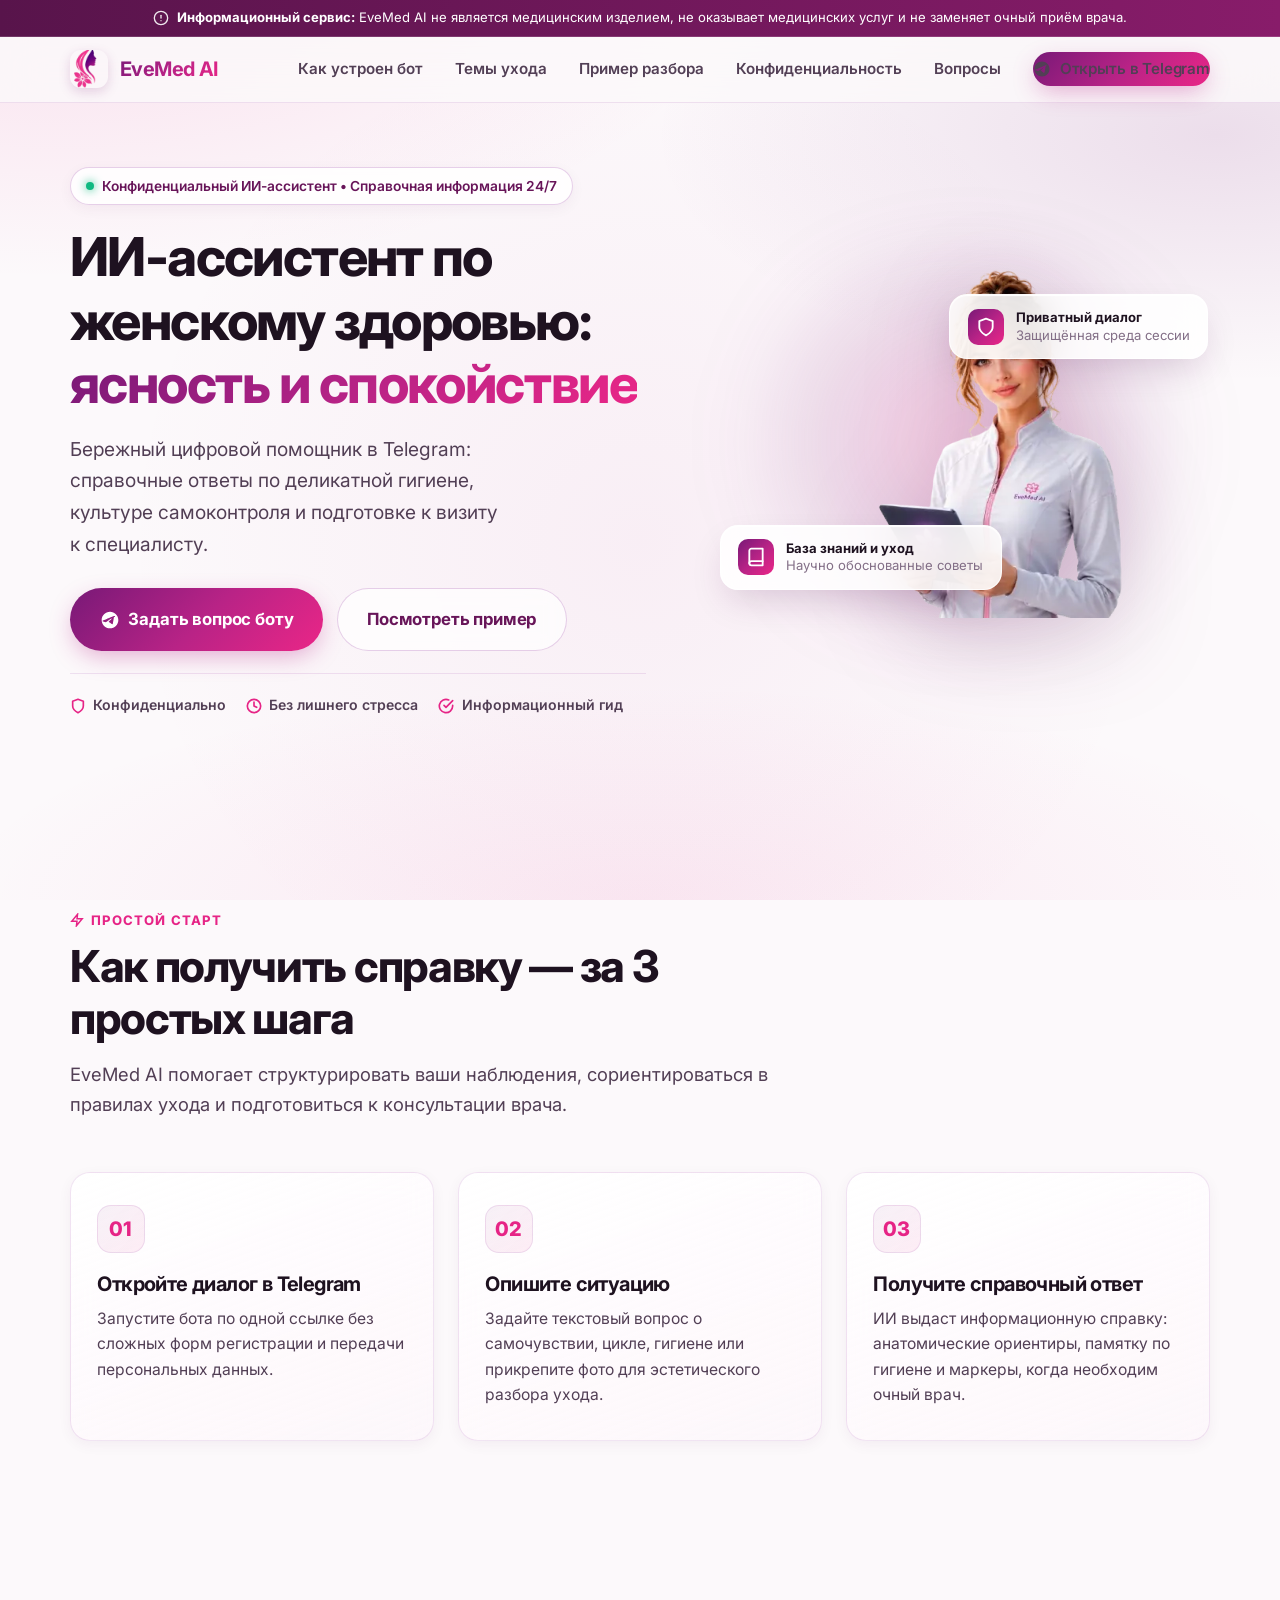
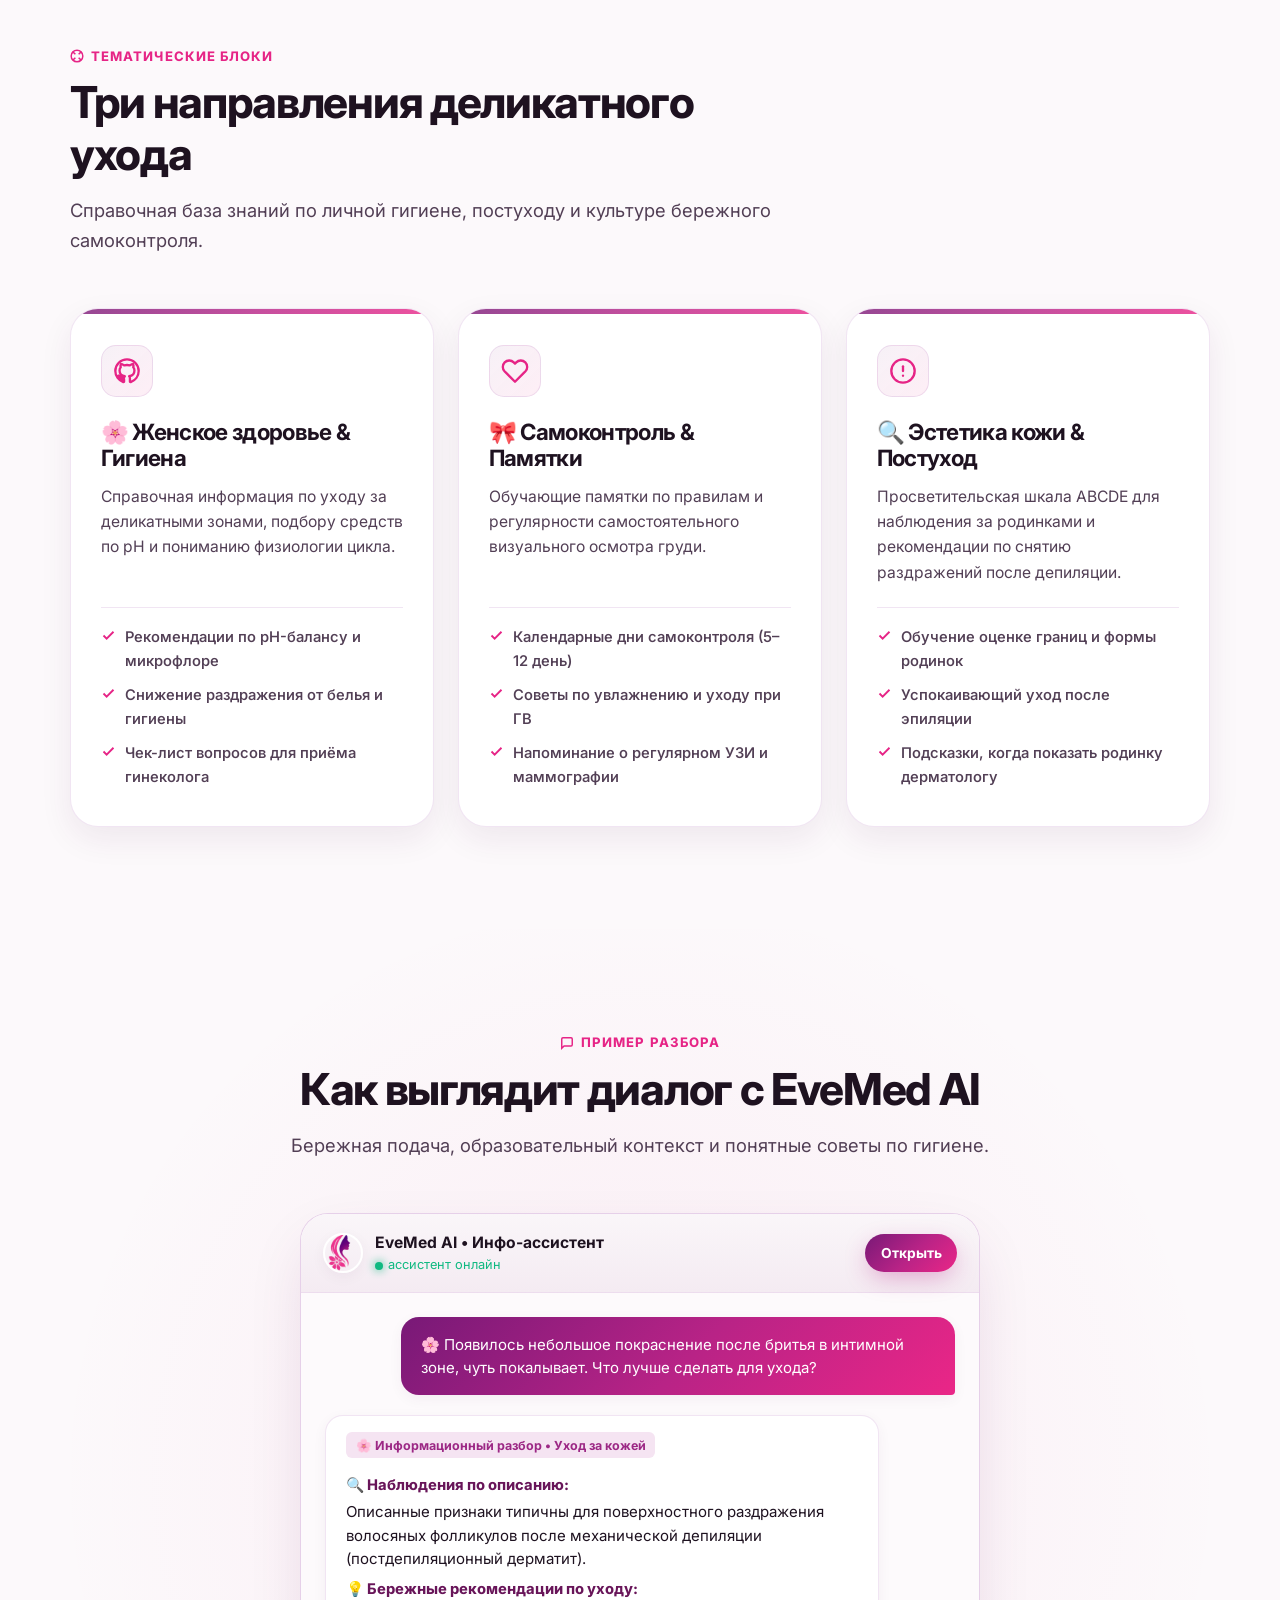
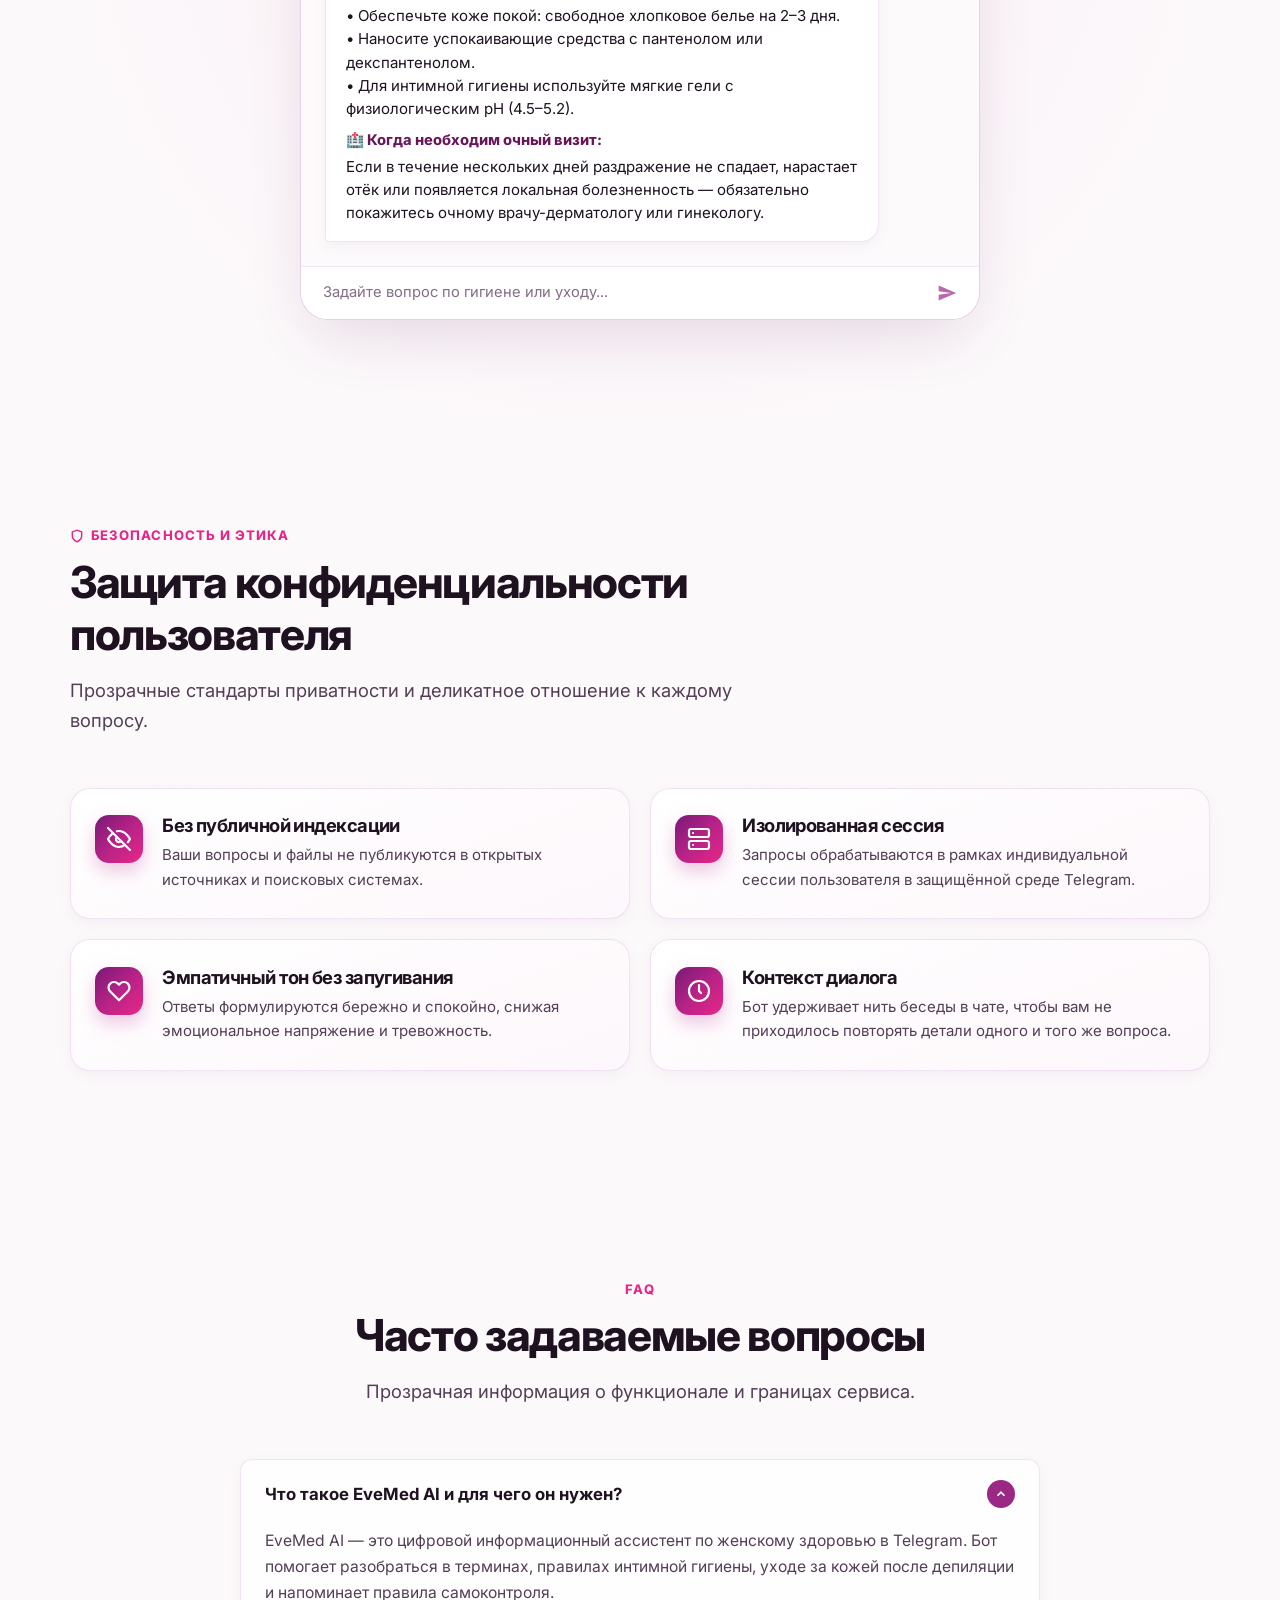
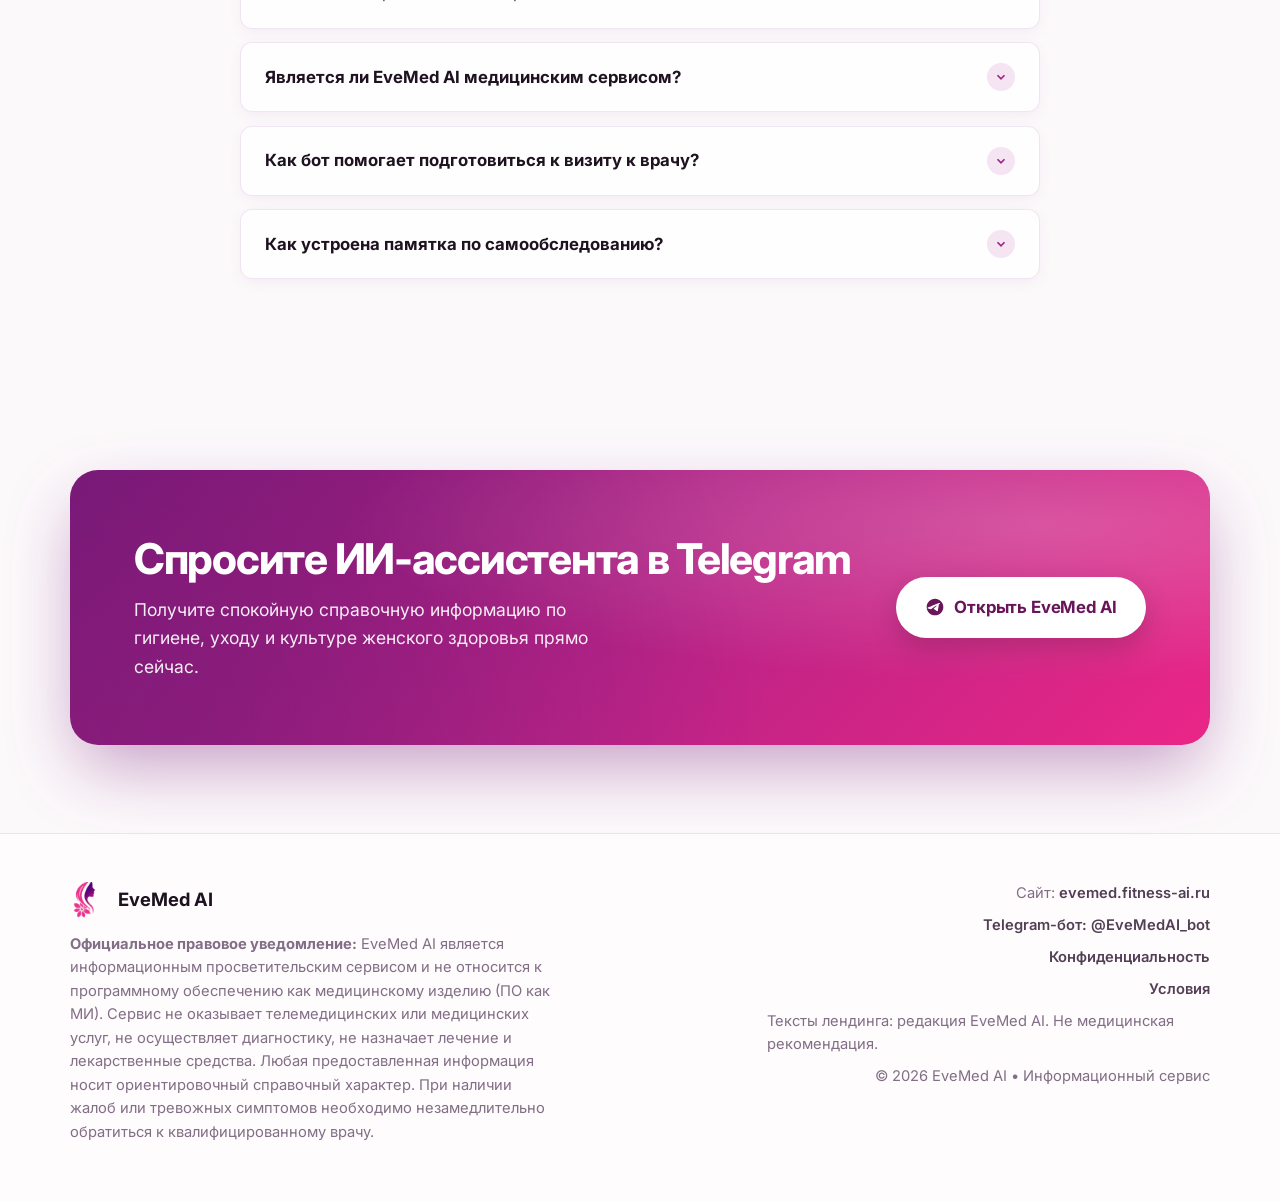
==== commit ac2ff22a: "fix(seo): legal pages, Inter, compressed OG and webp assets Co-authored-by: Cursor <cursoragent@curs" ====
--- a/index.html
+++ b/index.html
@@ -3,11 +3,10 @@
 <head>
   <meta charset="UTF-8">
   <meta name="viewport" content="width=device-width, initial-scale=1">
-  <title>EveMed AI — Информационный ИИ-ассистент по женскому здоровью и уходу</title>
-  <meta name="description" content="EveMed AI — цифровой информационный ассистент по женскому здоровью, деликатной гигиене и постуходу в Telegram. Справочные разборы, памятки самоконтроля и поддержка 24/7.">
-  <meta name="keywords" content="EveMed AI, женское здоровье, интимная гигиена, памятка самообследования, уход за кожей, деликатный уход, ИИ ассистент, телеграм бот здоровье">
+  <title>EveMed AI — ИИ по женскому здоровью в Telegram</title>
+  <meta name="description" content="Справочный бот в Telegram: гигиена, уход и подготовка к визиту к врачу. Не ставит диагнозы и не заменяет приём.">
   <meta name="author" content="EveMed AI">
-  <meta name="robots" content="index, follow, max-image-preview:large, max-snippet:-1">
+  <meta name="robots" content="index, follow, max-image-preview:large">
   <meta name="theme-color" content="#9c2885">
   <meta name="geo.region" content="RU">
   <meta name="geo.placename" content="Russia">
@@ -18,15 +17,17 @@
   <meta property="og:locale" content="ru_RU">
   <meta property="og:site_name" content="EveMed AI">
   <meta property="og:url" content="https://evemed.fitness-ai.ru/">
-  <meta property="og:title" content="EveMed AI — Информационный ИИ-ассистент по женскому здоровью и уходу">
-  <meta property="og:description" content="Цифровой информационный гид по женскому здоровью, деликатной гигиене и бережному уходу в Telegram.">
-  <meta property="og:image" content="https://evemed.fitness-ai.ru/images/logo.png">
-  <meta property="og:image:alt" content="Логотип EveMed AI — Информационный ассистент по женскому здоровью">
+  <meta property="og:title" content="EveMed AI — ИИ по женскому здоровью в Telegram">
+  <meta property="og:description" content="Справочный бот: гигиена, уход и подготовка к визиту к врачу. Не ставит диагнозы.">
+  <meta property="og:image" content="https://evemed.fitness-ai.ru/images/og-image.jpg">
+  <meta property="og:image:width" content="1200">
+  <meta property="og:image:height" content="630">
+  <meta property="og:image:alt" content="EveMed AI — информационный ассистент по женскому здоровью">
 
   <meta name="twitter:card" content="summary_large_image">
-  <meta name="twitter:title" content="EveMed AI — Информационный ИИ-ассистент по женскому здоровью и уходу">
-  <meta name="twitter:description" content="Информационные разборы по вопросам деликатной гигиены и ухода в Telegram.">
-  <meta name="twitter:image" content="https://evemed.fitness-ai.ru/images/logo.png">
+  <meta name="twitter:title" content="EveMed AI — ИИ по женскому здоровью в Telegram">
+  <meta name="twitter:description" content="Справочный бот в Telegram. Не ставит диагнозы и не заменяет приём врача.">
+  <meta name="twitter:image" content="https://evemed.fitness-ai.ru/images/og-image.jpg">
 
   <link rel="icon" type="image/x-icon" href="/favicon.ico">
   <link rel="icon" type="image/png" sizes="16x16" href="/favicon-16x16.png">
@@ -35,14 +36,13 @@
   <link rel="icon" type="image/png" sizes="64x64" href="/favicon-64x64.png">
   <link rel="icon" type="image/png" sizes="128x128" href="/favicon-128x128.png">
   <link rel="icon" type="image/png" sizes="256x256" href="/favicon-256x256.png">
-  <link rel="icon" type="image/svg+xml" href="/favicon.svg">
   <link rel="apple-touch-icon" sizes="192x192" href="/android-chrome-192x192.png">
   <link rel="manifest" href="/site.webmanifest">
 
-  <!-- Google Fonts: Outfit (modern display) & Plus Jakarta Sans (body) -->
   <link rel="preconnect" href="https://fonts.googleapis.com">
   <link rel="preconnect" href="https://fonts.gstatic.com" crossorigin>
-  <link href="https://fonts.googleapis.com/css2?family=Outfit:wght@500;600;700;800&family=Plus+Jakarta+Sans:wght@400;500;600;700&display=swap" rel="stylesheet">
+  <link href="https://fonts.googleapis.com/css2?family=Inter:wght@400;500;600;700;800&display=swap" rel="stylesheet">
+  <link rel="preload" as="image" href="/images/girl.webp">
   <link rel="stylesheet" href="/css/styles.css">
   <link rel="preconnect" href="https://mc.yandex.ru">
 
@@ -69,8 +69,9 @@
         "@id": "https://evemed.fitness-ai.ru/#organization",
         "name": "EveMed AI",
         "url": "https://evemed.fitness-ai.ru/",
-        "logo": "https://evemed.fitness-ai.ru/images/logo.png",
+        "logo": "https://evemed.fitness-ai.ru/images/logo.webp",
         "description": "Информационный ИИ-ассистент по женскому здоровью, гигиене и деликатному уходу в Telegram.",
+        "sameAs": ["https://t.me/EveMedAI_bot"],
         "areaServed": "RU",
         "inLanguage": "ru"
       },
@@ -95,7 +96,7 @@
         },
         "description": "Telegram-бот для справочной информации по женскому здоровью, личной гигиене, уходу за кожей и подготовке к визиту к врачу.",
         "url": "https://t.me/EveMedAI_bot",
-        "image": "https://evemed.fitness-ai.ru/images/girl.png",
+        "image": "https://evemed.fitness-ai.ru/images/girl.webp",
         "inLanguage": "ru"
       },
       {
@@ -161,7 +162,7 @@
         <a href="#how">Как устроен бот</a>
         <a href="#directions">Темы ухода</a>
         <a href="#demo">Пример разбора</a>
-        <a href="#privacy">Конфиденциальность</a>
+        <a href="/privacy.html">Конфиденциальность</a>
         <a href="#faq">Вопросы</a>
         <a class="btn btn-primary" href="https://t.me/EveMedAI_bot" rel="noopener noreferrer" target="_blank">
           <svg width="18" height="18" viewBox="0 0 24 24" fill="currentColor"><path d="M12 2C6.48 2 2 6.48 2 12s4.48 10 10 10 10-4.48 10-10S17.52 2 12 2zm4.64 6.8c-.15 1.58-.8 5.42-1.13 7.19-.14.75-.42 1-.68 1.03-.58.05-1.02-.38-1.58-.75-.88-.58-1.38-.94-2.23-1.5-.99-.65-.35-1.01.22-1.59.15-.15 2.71-2.48 2.76-2.69.01-.03.01-.14-.07-.19-.08-.05-.19-.02-.27 0-.12.03-1.99 1.27-5.62 3.72-.53.36-1.01.54-1.44.53-.47-.01-1.38-.27-2.06-.49-.83-.27-1.49-.42-1.43-.88.03-.24.37-.49 1.02-.75 3.99-1.74 6.66-2.89 8-3.45 3.82-1.6 4.62-1.87 5.14-1.88.11 0 .37.03.54.17.14.12.18.28.2.45-.02.07-.02.16-.03.28z"/></svg>
@@ -176,7 +177,7 @@
       <a href="#how">Как устроен бот</a>
       <a href="#directions">Темы ухода</a>
       <a href="#demo">Пример разбора</a>
-      <a href="#privacy">Конфиденциальность</a>
+      <a href="/privacy.html">Конфиденциальность</a>
       <a href="#faq">Вопросы</a>
       <a class="btn btn-primary" href="https://t.me/EveMedAI_bot" rel="noopener noreferrer" target="_blank">
         <svg width="18" height="18" viewBox="0 0 24 24" fill="currentColor"><path d="M12 2C6.48 2 2 6.48 2 12s4.48 10 10 10 10-4.48 10-10S17.52 2 12 2zm4.64 6.8c-.15 1.58-.8 5.42-1.13 7.19-.14.75-.42 1-.68 1.03-.58.05-1.02-.38-1.58-.75-.88-.58-1.38-.94-2.23-1.5-.99-.65-.35-1.01.22-1.59.15-.15 2.71-2.48 2.76-2.69.01-.03.01-.14-.07-.19-.08-.05-.19-.02-.27 0-.12.03-1.99 1.27-5.62 3.72-.53.36-1.01.54-1.44.53-.47-.01-1.38-.27-2.06-.49-.83-.27-1.49-.42-1.43-.88.03-.24.37-.49 1.02-.75 3.99-1.74 6.66-2.89 8-3.45 3.82-1.6 4.62-1.87 5.14-1.88.11 0 .37.03.54.17.14.12.18.28.2.45-.02.07-.02.16-.03.28z"/></svg>
@@ -222,7 +223,7 @@
         <div class="hero-visual-stage">
           <div class="hero-visual-glow"></div>
           <div class="hero-image-wrapper">
-            <img class="hero-character-img" src="/images/girl.png" width="480" height="595" alt="EveMed AI цифровой ассистент" fetchpriority="high">
+            <img class="hero-character-img" src="/images/girl.webp" width="480" height="595" alt="EveMed AI цифровой ассистент" fetchpriority="high">
             
             <!-- Floating Badge Top -->
             <div class="floating-glass-card card-top">
@@ -518,6 +519,9 @@
       <div class="footer-meta">
         <span>Сайт: <a href="https://evemed.fitness-ai.ru/">evemed.fitness-ai.ru</a></span>
         <a href="https://t.me/EveMedAI_bot" rel="noopener noreferrer" target="_blank">Telegram-бот: @EveMedAI_bot</a>
+        <a href="/privacy.html">Конфиденциальность</a>
+        <a href="/terms.html">Условия</a>
+        <span>Тексты лендинга: редакция EveMed AI. Не медицинская рекомендация.</span>
         <span>© <span id="year">2026</span> EveMed AI • Информационный сервис</span>
       </div>
     </div>
--- a/css/styles.css
+++ b/css/styles.css
@@ -39,8 +39,8 @@
   --max: 1140px;
   
   /* Modern High-End Typography */
-  --font-display: "Outfit", system-ui, -apple-system, sans-serif;
-  --font-body: "Plus Jakarta Sans", system-ui, -apple-system, sans-serif;
+  --font-display: "Inter", system-ui, -apple-system, sans-serif;
+  --font-body: "Inter", system-ui, -apple-system, sans-serif;
   
   --ease: cubic-bezier(0.16, 1, 0.3, 1);
   --ease-bounce: cubic-bezier(0.34, 1.56, 0.64, 1);
@@ -1179,3 +1179,31 @@
   from { opacity: 0; transform: translateY(-6px); }
   to { opacity: 1; transform: translateY(0); }
 }
+
+.legal-page {
+  padding: 120px 0 80px;
+  color: var(--ink-soft, #5c4d58);
+  line-height: 1.7;
+}
+
+.legal-page h1 {
+  color: var(--ink, #1a1218);
+  font-family: var(--font-display);
+  font-size: clamp(1.8rem, 4vw, 2.4rem);
+  margin-bottom: 12px;
+}
+
+.legal-page h2 {
+  color: var(--ink, #1a1218);
+  font-family: var(--font-display);
+  font-size: 1.2rem;
+  margin: 28px 0 10px;
+}
+
+.legal-page .legal-lead {
+  margin-bottom: 24px;
+}
+
+.legal-page a {
+  color: var(--brand, #9c2885);
+}
